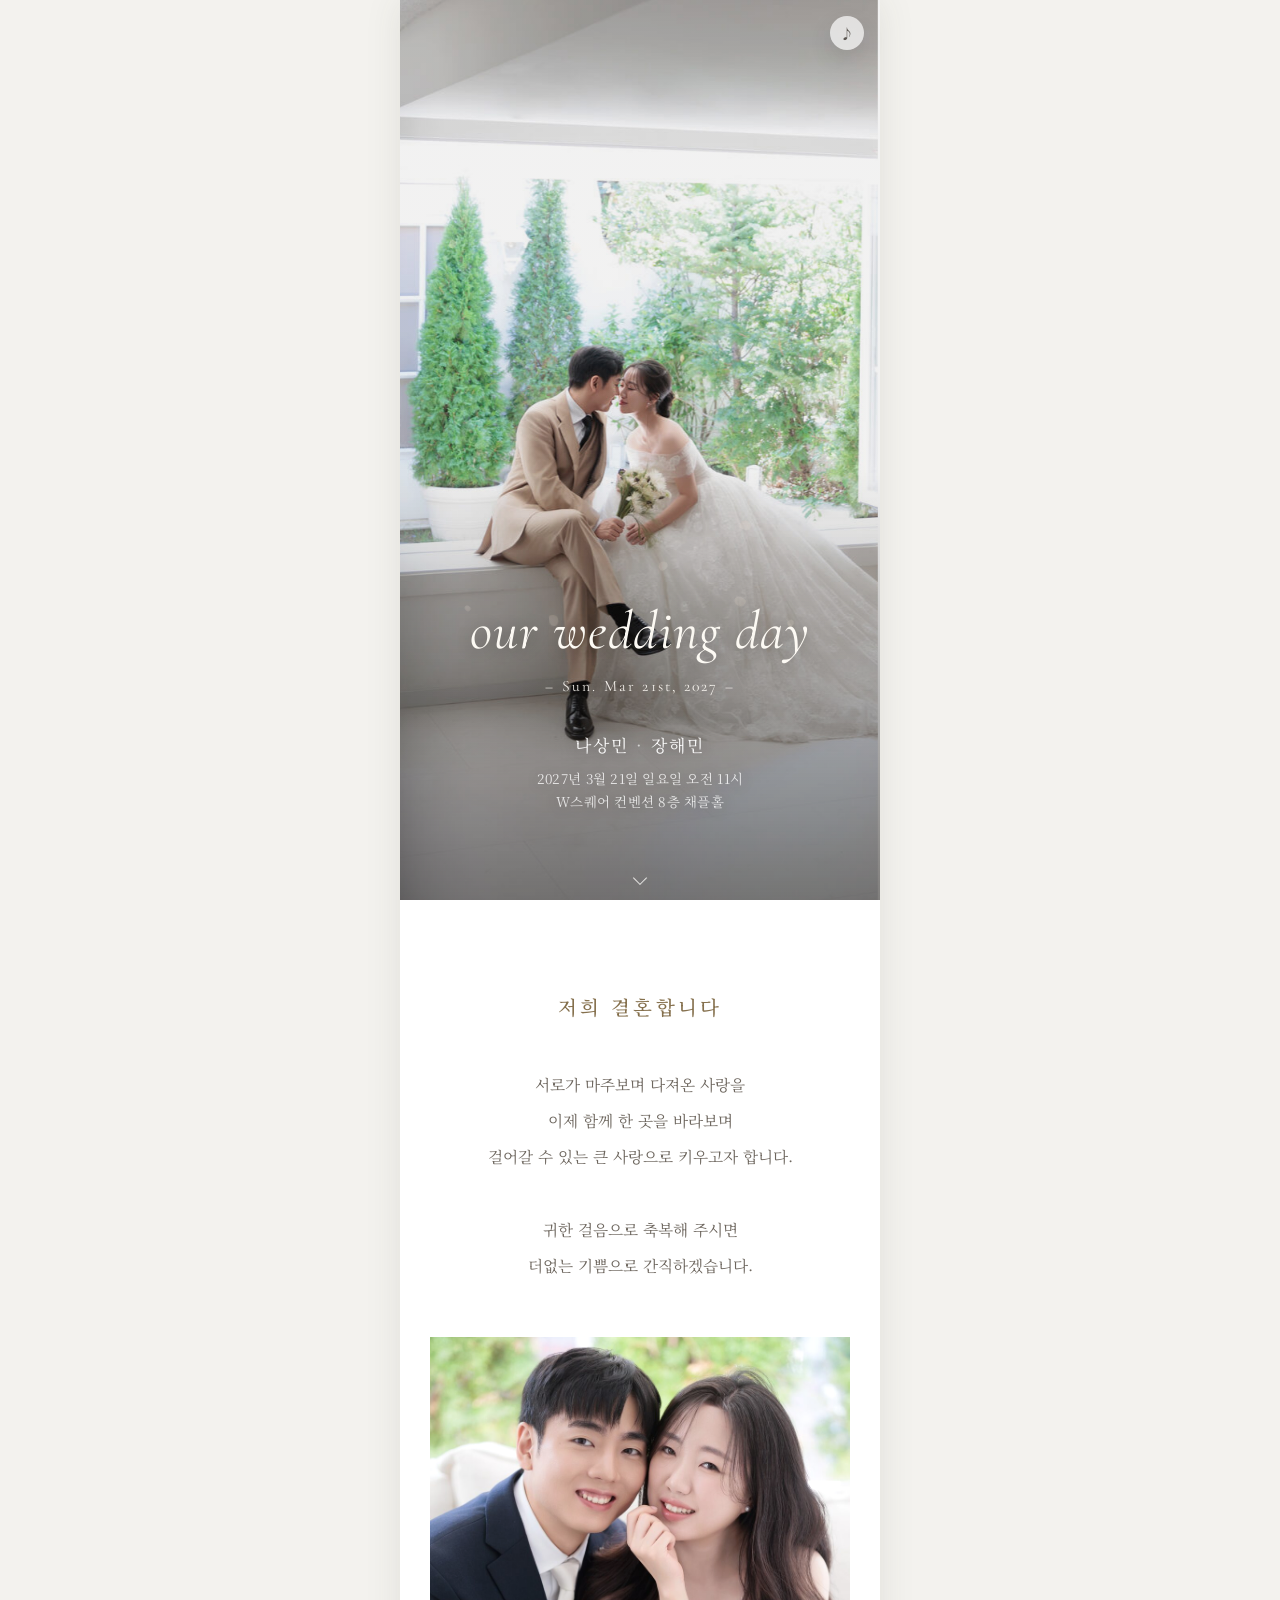
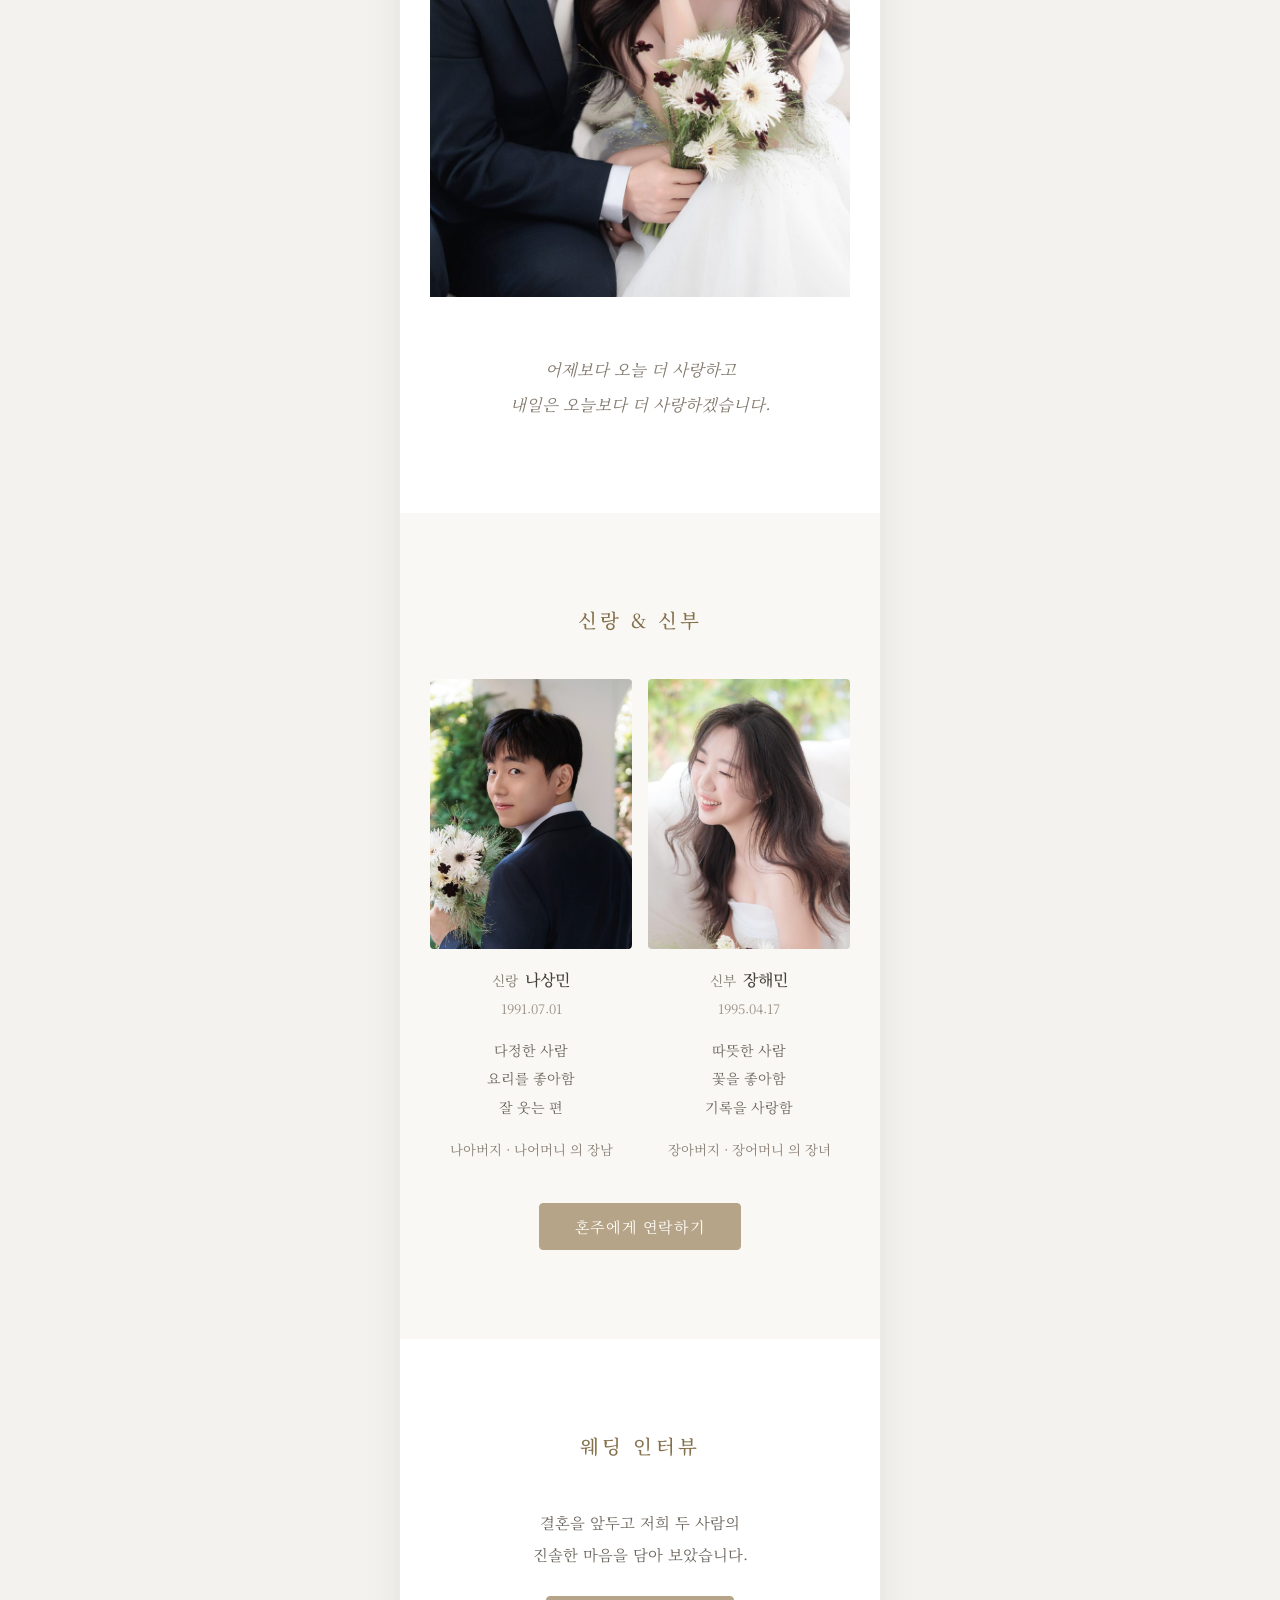
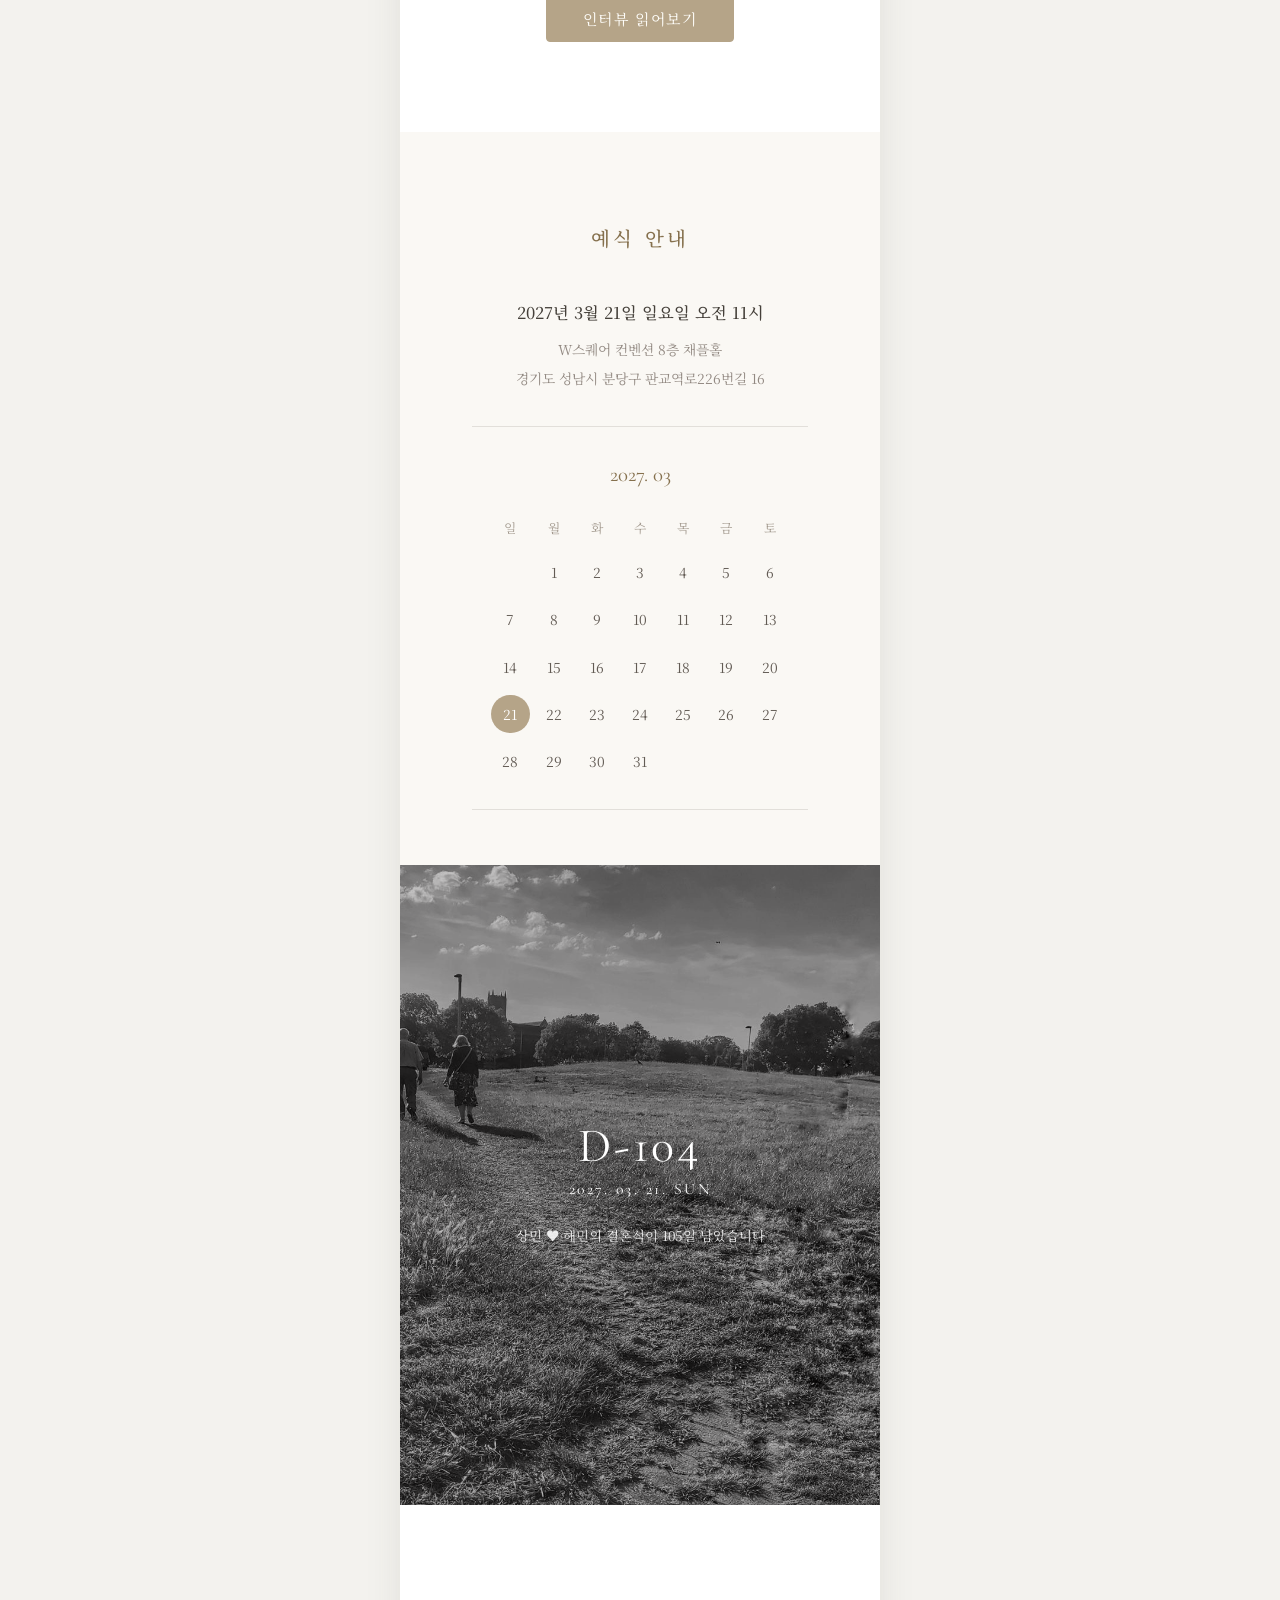
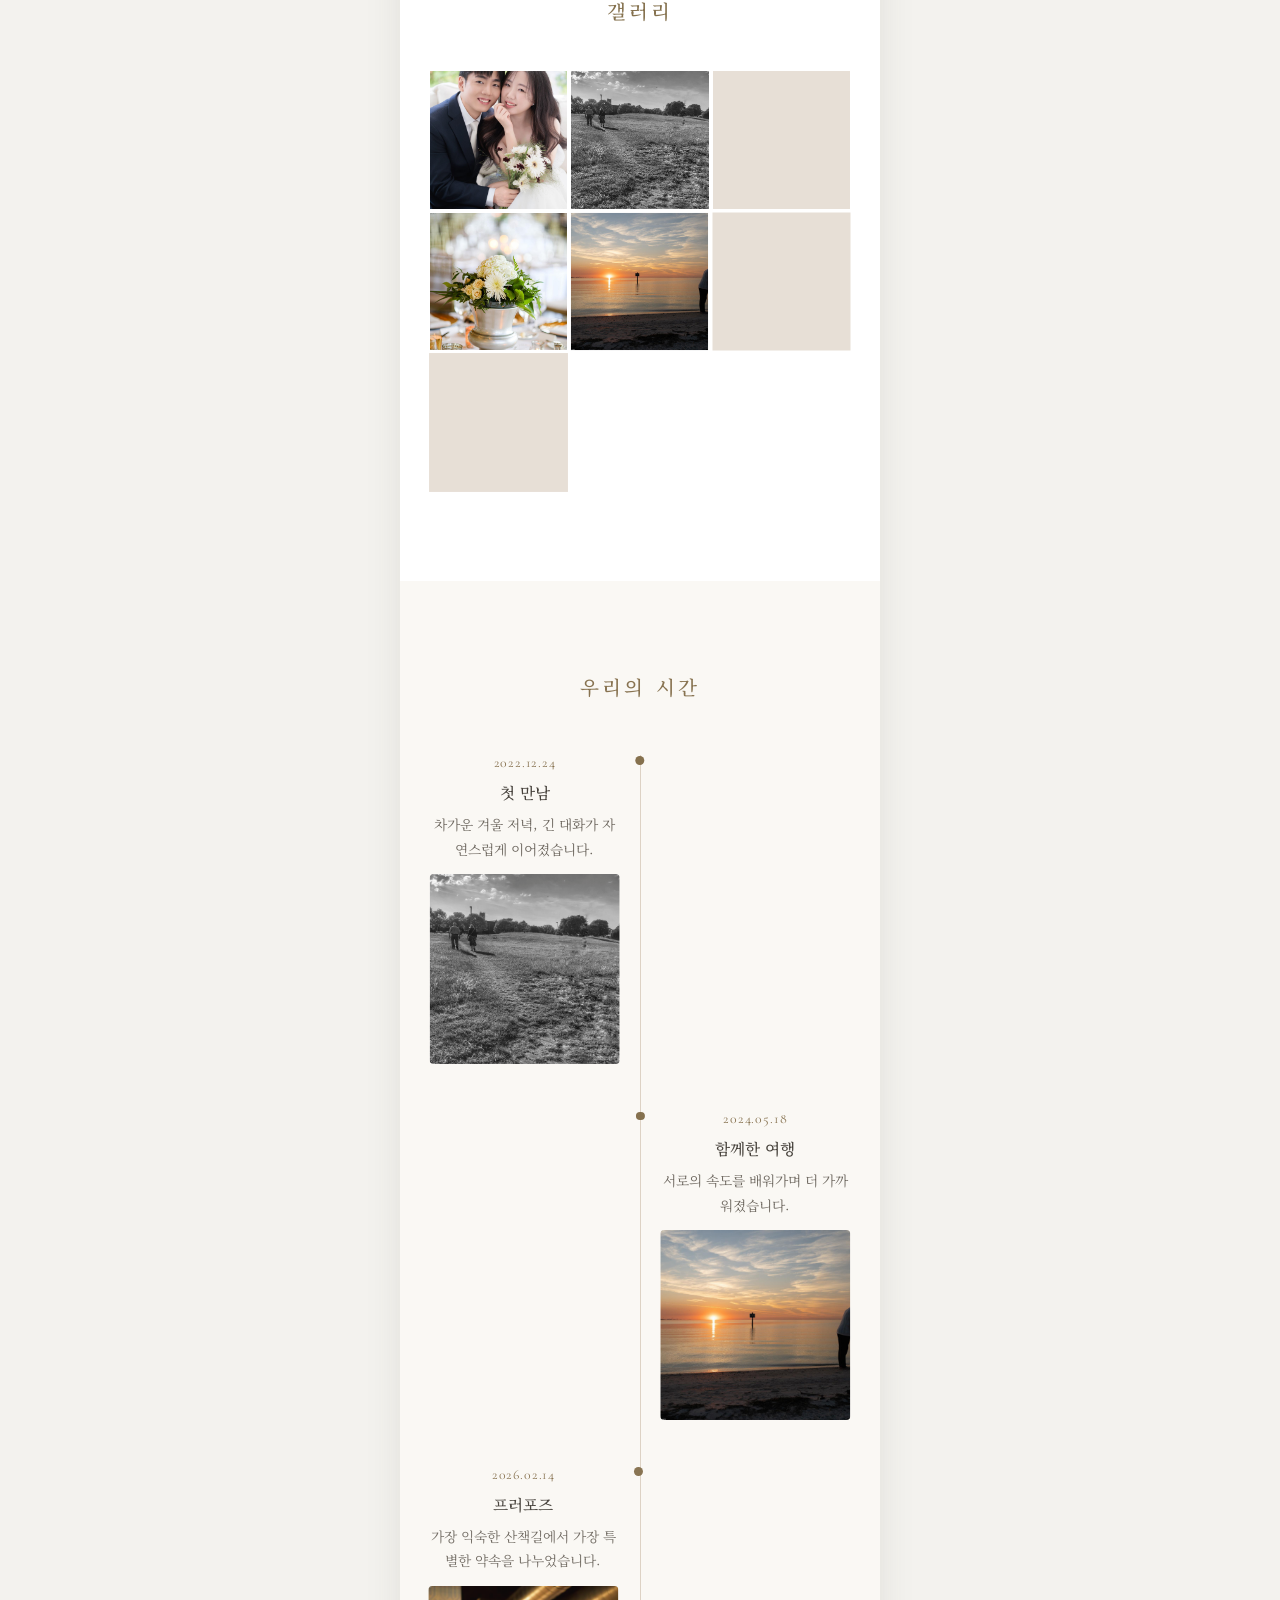
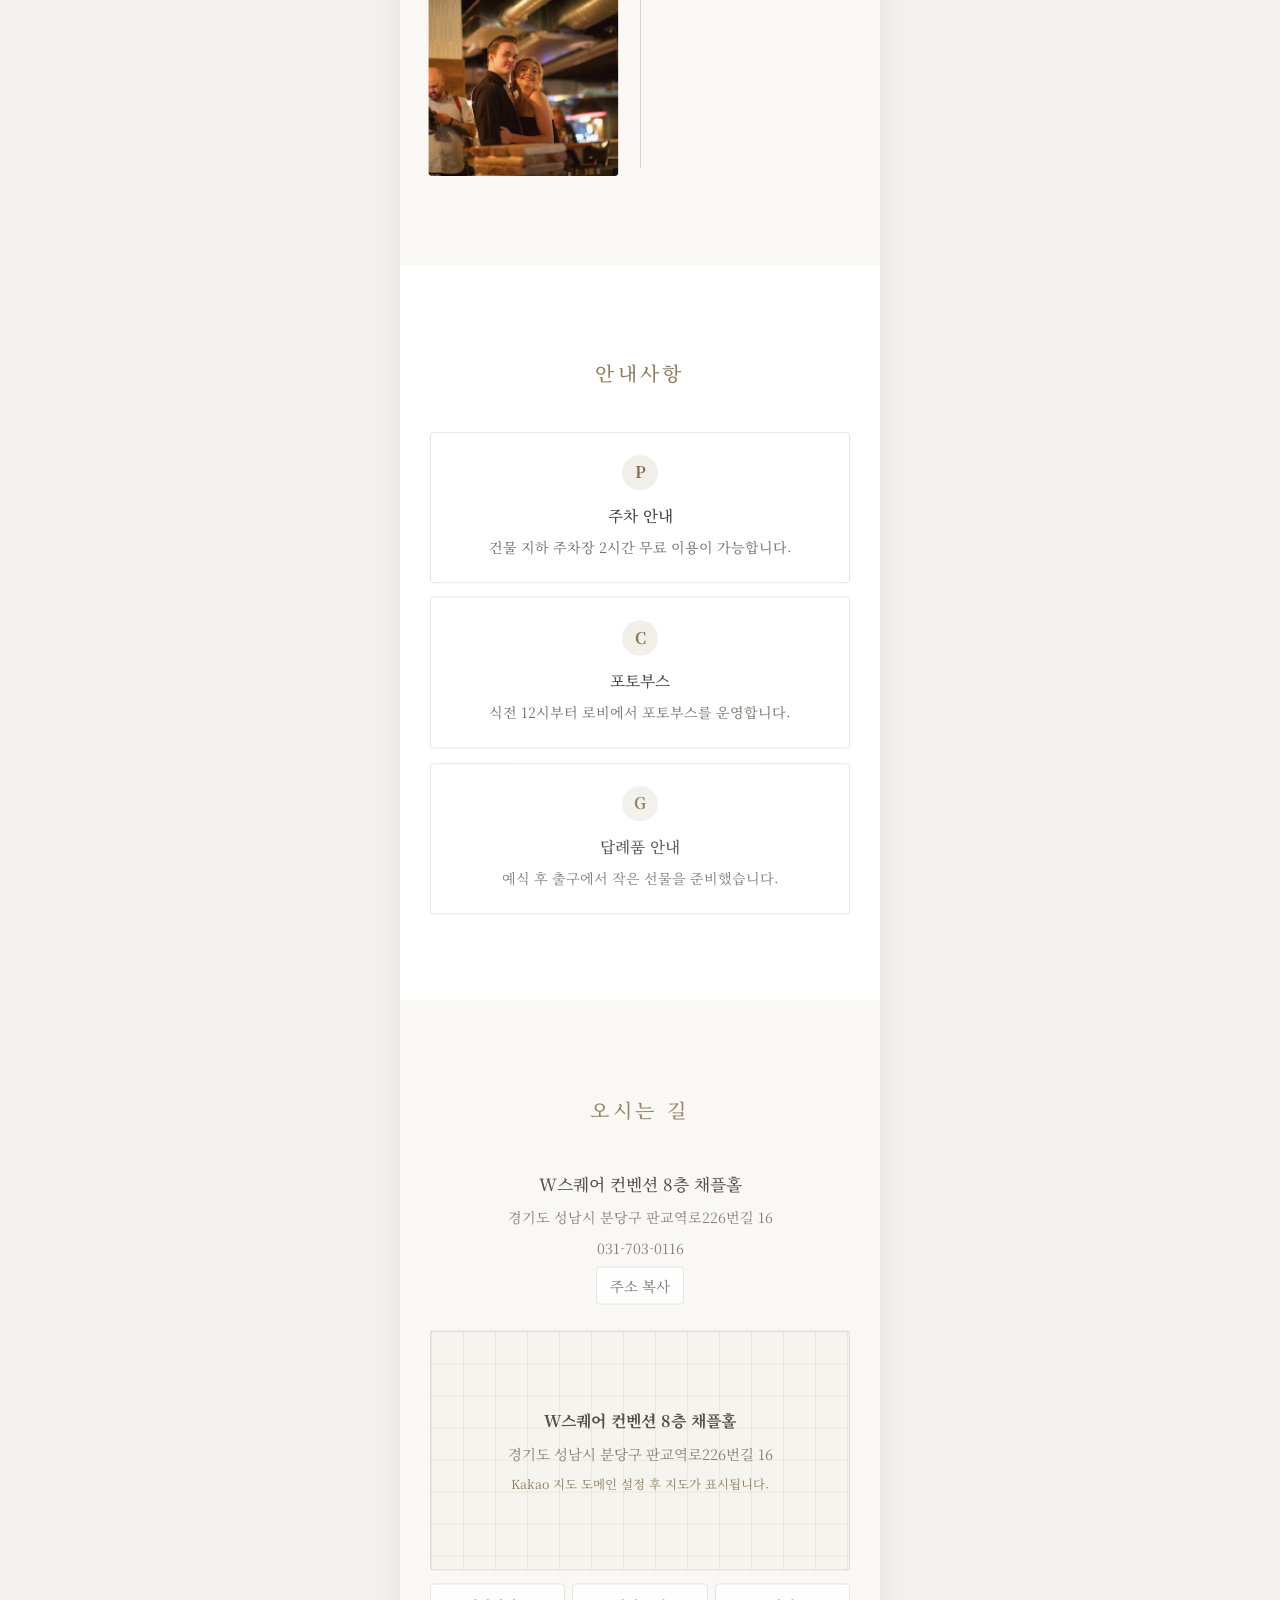
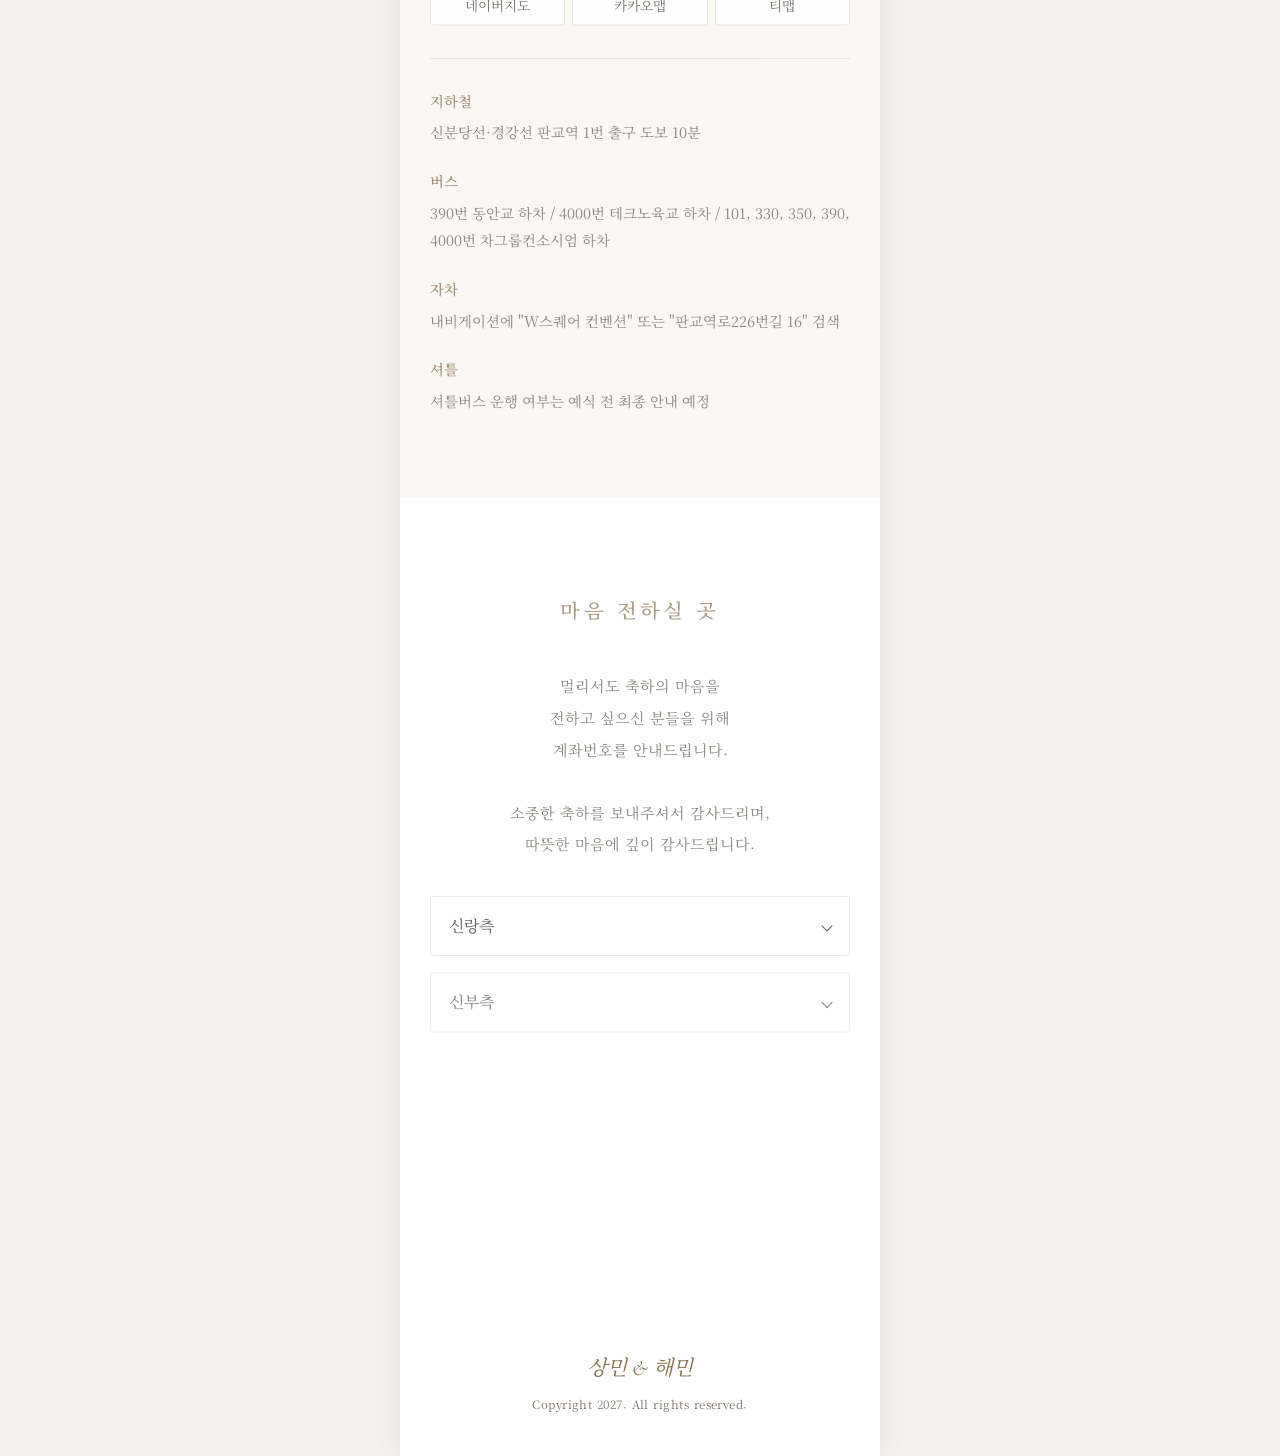
==== index.html @ 6c3a43a8 "Deploy square OG thumbnail and portrait Kakao share image" ====
<!doctype html>
<html lang="ko">
  <head>
    <meta charset="UTF-8" />
    <meta name="viewport" content="width=device-width, initial-scale=1.0, maximum-scale=1.0, user-scalable=no, viewport-fit=cover" />
    <title>상민 ♥ 해민 결혼합니다</title>
    <meta name="description" content="2027년 3월 21일 일요일 오전 11시, W스퀘어 컨벤션 8층 채플홀" />
    <meta property="og:type" content="website" />
    <meta property="og:title" content="상민 ♥ 해민 결혼합니다" />
    <meta property="og:description" content="2027년 3월 21일 일요일 오전 11시, W스퀘어 컨벤션 8층 채플홀" />
    <meta property="og:image" content="https://sm9171.github.io/images/og-thumbnail.jpg" />
    <meta name="theme-color" content="#fdfbf7" />
    <link rel="preconnect" href="https://fonts.googleapis.com" />
    <link rel="preconnect" href="https://fonts.gstatic.com" crossorigin />
    <link
      href="https://fonts.googleapis.com/css2?family=Cormorant+Garamond:ital,wght@0,400;0,500;1,400;1,500&family=Noto+Serif+KR:wght@400;500&display=swap"
      rel="stylesheet"
    />
    <script type="module" crossorigin src="/assets/main-CqijB-JA.js"></script>
    <link rel="modulepreload" crossorigin href="/assets/utils-CAEGFp6p.js">
    <link rel="stylesheet" crossorigin href="/assets/main-B9peZSMR.css">
  </head>
  <body>
    <div id="app"></div>
    <div id="modal-root"></div>
    <div id="toast-root" aria-live="polite" aria-atomic="true"></div>
  </body>
</html>
---- assets/main-B9peZSMR.css ----
:root{--color-bg: #ffffff;--color-bg-alt: #faf8f4;--color-panel: #ffffff;--color-text: #6d675f;--color-ink: #45403a;--color-text-light: #7d7468;--color-accent: #85704d;--color-accent-soft: #b5a488;--color-line: rgba(80, 70, 62, .14);--font-serif-en: "Cormorant Garamond", "Noto Serif KR", serif;--shadow-soft: 0 14px 34px rgba(72, 64, 56, .1);--max-width: 480px;color:var(--color-text);background:#f3f2ee;font-family:"Noto Serif KR",serif;font-size:16px;line-height:1.8}*{box-sizing:border-box}html{scroll-behavior:smooth;overscroll-behavior-y:none}body{min-width:320px;margin:0 auto;background:#f3f2ee}body.is-locked{position:fixed;right:0;left:0;width:100%;overflow:hidden}button,input,textarea{font:inherit}button{color:inherit}a{color:inherit;text-decoration:none}img{display:block;max-width:100%}#app{width:min(100%,var(--max-width));min-height:100dvh;margin:0 auto;overflow:hidden;background:var(--color-bg);box-shadow:0 0 34px #4840381a}.wedding-section{position:relative;padding:5.6rem 1.875rem;text-align:center}.wedding-section.alt{background:var(--color-bg-alt)}.section-heading{margin:0 auto 2.6rem}.section-heading h2{margin:0;color:var(--color-accent);font-size:1.22rem;font-weight:500;letter-spacing:.16em}.divider{width:4.5rem;height:1px;margin:1.4rem auto;background:linear-gradient(90deg,transparent,var(--color-accent),transparent)}.text-button,.icon-button,.pill-button,.solid-button{border:1px solid var(--color-line);background:#fff;cursor:pointer;transition:border-color .2s ease,background .2s ease,color .2s ease,transform .2s ease}.text-button:active,.icon-button:active,.pill-button:active,.solid-button:active{transform:translateY(1px)}.pill-button{display:inline-flex;min-height:2.8rem;align-items:center;justify-content:center;gap:.45rem;padding:0 1.25rem;border-radius:4px;color:var(--color-text);font-size:.92rem}.pill-button.primary{border-color:var(--color-accent-soft);background:var(--color-accent-soft);color:#fffefa}.solid-button{display:inline-flex;min-height:2.9rem;align-items:center;justify-content:center;padding:0 2.2rem;border-color:var(--color-accent-soft);border-radius:4px;background:var(--color-accent-soft);color:#fffefa;font-size:.94rem;letter-spacing:.04em}.solid-button.ghost{border-color:var(--color-line);background:#fff;color:var(--color-text)}.icon-button{display:inline-grid;width:2.75rem;height:2.75rem;place-items:center;border-radius:50%}.text-button{display:inline-flex;min-height:2.4rem;align-items:center;justify-content:center;padding:0 .8rem;border-radius:4px;font-size:.9rem}.text-button:hover,.icon-button:hover,.pill-button:hover{border-color:#a58e6cbf;background:#fffefa}.solid-button:hover{background:var(--color-accent);border-color:var(--color-accent)}.solid-button.ghost:hover{background:#fffefa;color:var(--color-ink)}.sr-only{position:absolute;width:1px;height:1px;padding:0;margin:-1px;overflow:hidden;clip:rect(0,0,0,0);white-space:nowrap;border:0}#toast-root{position:fixed;z-index:90;right:max(1rem,calc((100vw - var(--max-width)) / 2 + 1rem));bottom:1.25rem;left:max(1rem,calc((100vw - var(--max-width)) / 2 + 1rem));pointer-events:none}.toast{width:fit-content;max-width:100%;margin:0 auto;padding:.75rem 1rem;border:1px solid rgba(47,52,48,.08);border-radius:8px;background:#2f3430eb;color:#fff;font-size:.92rem;box-shadow:var(--shadow-soft);animation:toast-in .22s ease}@keyframes toast-in{0%{opacity:0;transform:translateY(12px)}to{opacity:1;transform:translateY(0)}}.modal-layer{position:fixed;z-index:80;inset:0;display:grid;align-items:end;justify-items:center;padding:1rem max(1rem,calc((100vw - var(--max-width)) / 2 + 1rem));background:#2f34306b;opacity:0;pointer-events:none;transition:opacity .22s ease}.modal-layer.is-open{opacity:1;pointer-events:auto}.bottom-sheet{width:min(100%,var(--max-width));max-height:min(84dvh,720px);overflow:hidden;border-radius:18px 18px 0 0;background:var(--color-panel);box-shadow:var(--shadow-soft);transform:translateY(100%);transition:transform .28s ease}.modal-layer.is-open .bottom-sheet{transform:translateY(0)}.sheet-header{display:flex;align-items:center;justify-content:space-between;gap:1rem;padding:1.1rem 1.2rem .8rem;border-bottom:1px solid var(--color-line)}.sheet-header h3{margin:0;color:var(--color-ink);font-size:1.08rem}.sheet-body{max-height:calc(min(84dvh,720px) - 4rem);overflow:auto;padding:1.2rem}.form-grid{display:grid;gap:.9rem;text-align:left}.form-field{display:grid;gap:.35rem;color:var(--color-ink);font-size:.94rem}.form-field input,.form-field textarea{width:100%;min-height:2.75rem;padding:.7rem .8rem;border:1px solid var(--color-line);border-radius:6px;background:#fff;color:var(--color-ink)}.form-field textarea{min-height:7rem;resize:vertical}.radio-group,.checkbox-row{display:flex;flex-wrap:wrap;gap:.6rem}.radio-group label,.checkbox-row{align-items:center}.radio-group label{display:inline-flex;min-height:2.5rem;padding:0 .75rem;border:1px solid var(--color-line);border-radius:6px;background:#fff;gap:.35rem}.checkbox-row{display:flex;color:var(--color-text);font-size:.9rem}.submit-row{display:flex;justify-content:flex-end;margin-top:.4rem}@media(prefers-reduced-motion:reduce){html{scroll-behavior:auto}*,*:before,*:after{animation-duration:.01ms!important;animation-iteration-count:1!important;scroll-behavior:auto!important;transition-duration:.01ms!important}.reveal{opacity:1!important;transform:none}.cover-image,.cover-overlay,.cover-script,.cover-content h1,.cover-date,.cover-place{opacity:1;transform:none}}.cover-section{position:relative;display:grid;min-height:100vh;min-height:100svh;overflow:hidden;text-align:center;color:#fff}.cover-image,.cover-overlay{position:absolute;inset:0}.cover-image{width:100%;height:100%;object-fit:cover;transform-origin:50% 44%;will-change:transform;animation:cover-image-drift 12s ease-out both}.cover-overlay{background:linear-gradient(180deg,#1e1b180f 0% 52%,#1e1b188f);opacity:0;animation:cover-overlay-in 1.8s ease .15s forwards}.cover-content{position:relative;z-index:1;display:grid;width:100%;min-height:100vh;min-height:100svh;align-content:end;gap:.3rem;padding:4rem 2rem calc(5.4rem + env(safe-area-inset-bottom));text-shadow:0 1px 16px rgba(0,0,0,.32)}.cover-script{margin:0 0 .4rem;color:#fdfaf4;font-family:var(--font-serif-en);font-size:clamp(2.6rem,12vw,3.4rem);font-style:italic;font-weight:400;line-height:1.1;letter-spacing:.02em}.cover-script .letter{display:inline-block;white-space:pre;will-change:transform,opacity}.cover-date{margin:0;color:#fdfaf4eb;font-family:var(--font-serif-en);font-size:.98rem;letter-spacing:.14em}.cover-title{margin:1.5rem 0 0;color:#fffffff0;font-size:1.06rem;font-weight:400;letter-spacing:.12em}.cover-title span{color:#ffffff9e}.cover-place{margin:.15rem 0 0;color:#fffc;font-size:.84rem;line-height:1.7;letter-spacing:.02em}.petal{position:absolute;z-index:1;top:0;display:block;border-radius:100% 4px 100% 100%;background:linear-gradient(135deg,#fff8eee6,#e9d4babf);opacity:0;pointer-events:none;will-change:transform,opacity}.bgm-toggle{position:fixed;z-index:50;top:max(1rem,env(safe-area-inset-top));right:max(1rem,calc((100vw - var(--max-width)) / 2 + 1rem));width:2.15rem;height:2.15rem;border-color:transparent;background:#ffffffad;color:#5c5752;font-size:.86rem;box-shadow:0 10px 22px #2f343024}.scroll-hint{position:absolute;z-index:1;bottom:max(1.1rem,env(safe-area-inset-bottom));left:50%;display:grid;justify-items:center;color:#fffefad9;opacity:0;transform:translate(-50%);animation:hint-in .8s ease 2.6s forwards}.scroll-hint i{width:.62rem;height:.62rem;border-right:1px solid currentColor;border-bottom:1px solid currentColor;transform:rotate(45deg);animation:hint-arrow 1.4s ease-in-out infinite}@keyframes hint-in{to{opacity:1}}@keyframes hint-arrow{50%{transform:translateY(6px) rotate(45deg)}}@keyframes cover-image-drift{0%{transform:scale(1.07) translate3d(0,1rem,0)}to{transform:scale(1.01) translate3d(-.3rem,-.25rem,0)}}@keyframes cover-overlay-in{to{opacity:1}}.greeting-body{max-width:34rem;margin:0 auto}.greeting-message{margin:0;color:#6e675f;font-size:.98rem;line-height:2.3}.greeting-photo{width:100%;margin:3.4rem auto 0;overflow:hidden}.greeting-photo img{width:100%;aspect-ratio:3 / 4;object-fit:cover;filter:saturate(.92) brightness(1.03)}.quote-block{margin-top:3.4rem}.quote-block blockquote{margin:0;color:#837a6e;font-size:1.02rem;font-style:italic;line-height:2.2}.quote-block cite{display:block;margin-top:.9rem;color:var(--color-text-light);font-size:.84rem;font-style:normal}.contact-list{display:grid;gap:.7rem}.contact-card{display:grid;grid-template-columns:1fr auto;align-items:center;gap:.75rem;padding:.85rem;border:1px solid var(--color-line);border-radius:4px;background:#fff}.contact-card div,.contact-card nav{display:flex;align-items:center;gap:.5rem}.contact-card div{min-width:0;text-align:left}.contact-card span{color:var(--color-text-light);font-size:.78rem;white-space:nowrap}.contact-card strong{color:var(--color-ink);font-size:.98rem}.couple-section{background:var(--color-bg-alt)}.couple-grid{display:grid;grid-template-columns:repeat(2,minmax(0,1fr));gap:1rem;margin-bottom:2.6rem}.couple-card{min-width:0}.couple-photo-wrap{width:100%;aspect-ratio:3 / 4;margin:0 auto 1.1rem;overflow:hidden;border-radius:4px;background:#ece5dd}.couple-photo-wrap img{width:100%;height:100%;object-fit:cover}.couple-label,.couple-birth,.couple-family{margin:0}.couple-label{color:#857c70;font-size:.86rem}.couple-label strong{margin-left:.2rem;color:var(--color-ink);font-size:1rem;font-weight:500}.couple-birth{margin-top:.15rem;color:#9b9186;font-size:.82rem}.couple-card ul{display:grid;gap:.3rem;padding:0;margin:1.1rem 0 0;list-style:none;color:#6d675f;font-size:.88rem;line-height:1.7}.couple-family{margin-top:1.1rem;color:#8b8177;font-size:.84rem}.interview-body{display:grid;gap:1.6rem;justify-items:center}.interview-body p{margin:0;color:#6e675f;font-size:.96rem;line-height:2.1}.interview-list{display:grid;gap:1.4rem;text-align:left}.interview-item{display:grid;gap:.5rem}.interview-q{margin:0;color:var(--color-ink);font-size:.96rem;font-weight:500}.interview-q span{margin-right:.25rem;color:var(--color-accent)}.interview-a{margin:0;color:var(--color-text);font-size:.92rem;line-height:1.9}.wedding-info{display:grid;gap:.3rem;margin:0 0 2.2rem}.wedding-info strong{margin-bottom:.3rem;color:var(--color-ink);font-size:1.02rem;font-weight:500}.wedding-info span{color:#928982;font-size:.86rem}.calendar-section{background:var(--color-bg-alt)}.calendar-card{max-width:21rem;margin:0 auto;padding:1.8rem 1.2rem;border-top:1px solid var(--color-line);border-bottom:1px solid var(--color-line)}.calendar-month{margin-bottom:1.4rem;color:var(--color-accent);font-family:var(--font-serif-en);font-size:1.3rem}.calendar-weekdays,.calendar-days{display:grid;grid-template-columns:repeat(7,minmax(0,1fr));gap:.55rem .3rem}.calendar-weekdays{margin-bottom:.9rem;color:#a39a8f;font-size:.8rem}.calendar-days span{display:grid;aspect-ratio:1;place-items:center;border-radius:50%;color:#625b54;font-size:.86rem}.calendar-days .wedding-day{background:var(--color-accent-soft);color:#fff}.dday-photo{position:relative;width:calc(100% + 3.75rem);margin:3.4rem -1.875rem -5.6rem;overflow:hidden}.dday-photo img{width:100%;aspect-ratio:3 / 4;object-fit:cover;filter:saturate(.92) brightness(.9)}.dday-overlay{position:absolute;inset:0;display:grid;align-content:center;gap:.4rem;background:#1e1b182e;color:#fff;text-shadow:0 1px 14px rgba(0,0,0,.35)}.dday-overlay strong{font-family:var(--font-serif-en);font-size:3rem;font-weight:400;letter-spacing:.06em;line-height:1}.dday-overlay p{margin:0}.dday-date{font-family:var(--font-serif-en);font-size:.98rem;letter-spacing:.16em}#dday-message{margin-top:.8rem;color:#ffffffe0;font-size:.84rem}.gallery-grid{display:grid;grid-template-columns:repeat(3,minmax(0,1fr));gap:.25rem}.gallery-thumb{position:relative;aspect-ratio:1;overflow:hidden;padding:0;border:0;border-radius:0;background:#e7dfd6;cursor:pointer}.gallery-thumb img{width:100%;height:100%;object-fit:cover;transition:transform .25s ease}.gallery-thumb:active img,.gallery-thumb:hover img{transform:scale(1.04)}.lightbox{position:fixed;z-index:85;inset:0;display:grid;grid-template-columns:3.1rem 1fr 3.1rem;align-items:center;justify-items:center;padding:4.6rem max(.9rem,calc((100vw - var(--max-width)) / 2 + .9rem)) 3rem;background:#161817f0;visibility:hidden;opacity:0;pointer-events:none;touch-action:none;transition:opacity .2s ease,visibility 0s linear .2s}.lightbox.is-open{visibility:visible;opacity:1;pointer-events:auto;transition:opacity .2s ease,visibility 0s}.lightbox-image{max-height:calc(100dvh - 8rem);border-radius:4px;object-fit:contain;box-shadow:0 16px 48px #00000059}.lightbox .icon-button{border-color:#fff3;background:#ffffff1f;color:#fff}.lightbox-close{position:absolute;top:max(1rem,env(safe-area-inset-top));right:max(1rem,calc((100vw - var(--max-width)) / 2 + 1rem))}.lightbox-count{position:absolute;bottom:max(1rem,env(safe-area-inset-bottom));left:0;right:0;margin:0;color:#ffffffd1;text-align:center}.timeline-section{background:var(--color-bg-alt)}.timeline-list{position:relative;display:grid;gap:2.4rem;text-align:left}.timeline-list:before{position:absolute;top:.5rem;bottom:.5rem;left:50%;width:1px;background:#a58e6c59;content:""}.timeline-item{position:relative;display:grid;grid-template-columns:1fr;gap:.8rem}.timeline-dot{position:absolute;left:50%;width:.55rem;height:.55rem;margin-top:.55rem;border-radius:50%;background:var(--color-accent);transform:translate(-50%)}.timeline-content{width:calc(50% - 1.25rem);text-align:center}.timeline-item:nth-child(2n) .timeline-content{margin-left:calc(50% + 1.25rem)}.timeline-content time{color:var(--color-accent);font-family:var(--font-serif-en);font-size:.86rem;letter-spacing:.06em}.timeline-content h3{margin:.15rem 0 .35rem;color:var(--color-ink);font-size:.98rem;font-weight:500}.timeline-content p{margin:0;font-size:.86rem;line-height:1.8}.timeline-content img{width:100%;margin-top:.8rem;border-radius:4px}.notice-grid{display:grid;gap:.75rem}.notice-card{padding:1.4rem 1rem;border:1px solid var(--color-line);border-radius:4px;background:var(--color-panel)}.notice-card span{display:grid;width:2.2rem;height:2.2rem;place-items:center;margin:0 auto .65rem;border-radius:50%;background:#a58e6c24;color:var(--color-accent);font-weight:700}.notice-card h3{margin:0 0 .35rem;color:var(--color-ink);font-size:.98rem;font-weight:500}.notice-card p{margin:0;font-size:.88rem}.location-section{background:var(--color-bg-alt)}.location-card{display:grid;gap:.35rem;justify-items:center;margin-bottom:1.6rem}.location-card h3,.location-card p{margin:0}.location-card h3{color:var(--color-ink);font-size:1.05rem;font-weight:500}.location-card p,.venue-tel{color:var(--color-text-light);font-size:.88rem}.map-box,.map-fallback{height:15rem;overflow:hidden;border:1px solid var(--color-line);border-radius:4px;background:var(--color-panel)}.map-fallback{display:grid;align-content:center;gap:.35rem;padding:1rem;background:linear-gradient(90deg,rgba(84,79,74,.08) 1px,transparent 1px),linear-gradient(rgba(84,79,74,.08) 1px,transparent 1px),#f5f4ee;background-size:2rem 2rem}.map-fallback strong{color:var(--color-ink)}.map-fallback span{color:var(--color-text-light);font-size:.9rem}.map-fallback small{color:var(--color-accent);font-size:.78rem}.nav-buttons{display:grid;grid-template-columns:repeat(3,minmax(0,1fr));gap:.45rem;margin-top:.8rem}.nav-buttons .pill-button{min-height:2.65rem;padding:0 .45rem;font-size:.85rem}.transport-list{display:grid;gap:1.4rem;padding:1.8rem 0 0;margin:1.8rem 0 0;border-top:1px solid var(--color-line);list-style:none;text-align:left}.transport-list li{display:grid;gap:.3rem}.transport-list strong{color:var(--color-accent);font-size:.9rem;font-weight:500}.transport-list span{font-size:.9rem;line-height:1.9}.account-intro{margin:0 0 2.4rem;color:#6e675f;font-size:.94rem;line-height:2.1}.account-list{display:grid;gap:.75rem}.account-group{overflow:hidden;border:1px solid var(--color-line);border-radius:4px;background:#fff;text-align:left}.account-trigger{display:grid;width:100%;min-height:3.4rem;grid-template-columns:1fr auto;align-items:center;gap:.75rem;padding:.9rem 1.1rem;border:0;background:transparent;color:var(--color-ink);text-align:left;cursor:pointer}.account-trigger i{width:.5rem;height:.5rem;border-right:1px solid currentColor;border-bottom:1px solid currentColor;transform:rotate(45deg);transition:transform .2s ease}.account-trigger[aria-expanded=true] i{transform:rotate(225deg)}.account-panel{padding:0 1.1rem .9rem}.account-row{display:grid;grid-template-columns:1fr auto auto;align-items:center;gap:.55rem;padding:.8rem 0;border-top:1px solid var(--color-line)}.account-row div{min-width:0}.account-row strong,.account-row span{display:block;overflow-wrap:anywhere}.account-row strong{color:var(--color-ink);font-size:.9rem;font-weight:500}.account-row span{color:var(--color-text-light);font-size:.8rem}.pay-button{border-color:#f0cf4d;background:#ffe15b;color:#381f00}.rsvp-section{background:var(--color-bg-alt)}.rsvp-box{display:grid;gap:1.8rem;justify-items:center}.rsvp-box p{margin:0;color:#6e675f;font-size:.94rem;line-height:2.1}fieldset{padding:0;margin:0;border:0}legend{margin-bottom:.35rem;color:var(--color-ink)}.guestbook-list{display:grid;gap:.75rem;margin-bottom:1rem;text-align:left}.guestbook-card{display:grid;gap:.55rem;padding:1rem;border:1px solid var(--color-line);border-radius:4px;background:var(--color-panel)}.guestbook-card div{display:flex;align-items:center;justify-content:space-between;gap:.75rem}.guestbook-card strong{color:var(--color-ink)}.guestbook-card time{flex:0 0 auto;color:var(--color-text-light);font-size:.78rem}.guestbook-card p,.guestbook-empty{margin:0;overflow-wrap:anywhere;white-space:pre-wrap}.guestbook-card .text-button{justify-self:end}.guestbook-more{margin-right:.4rem;margin-bottom:1rem}.footer-section{padding:5.6rem 0 0;background:var(--color-bg);text-align:center}.footer-bottom{padding:.4rem 1.875rem max(2.6rem,env(safe-area-inset-bottom))}.footer-actions{display:grid;gap:.6rem;max-width:18rem;margin:0 auto 2.4rem}.footer-section .kakao-share{border-color:#f3d54e;background:#fee500;color:#2f2400}.footer-section .kakao-share:hover{background:#f7dc0a;border-color:#eecf10}.footer-logo{margin:0 0 .4rem;color:var(--color-accent);font-family:var(--font-serif-en);font-size:1.3rem;font-style:italic}.footer-copy{margin:0;color:var(--color-text-light);font-size:.72rem;letter-spacing:.04em}@media(max-width:374px){.wedding-section{padding-right:1.1rem;padding-left:1.1rem}.cover-script{font-size:2.2rem}.contact-card,.account-row{grid-template-columns:1fr}.contact-card nav{width:100%}.contact-card nav .text-button,.account-row .text-button{flex:1;width:100%}.nav-buttons{grid-template-columns:1fr}.dday-photo{width:calc(100% + 2.2rem);margin-right:-1.1rem;margin-left:-1.1rem}}
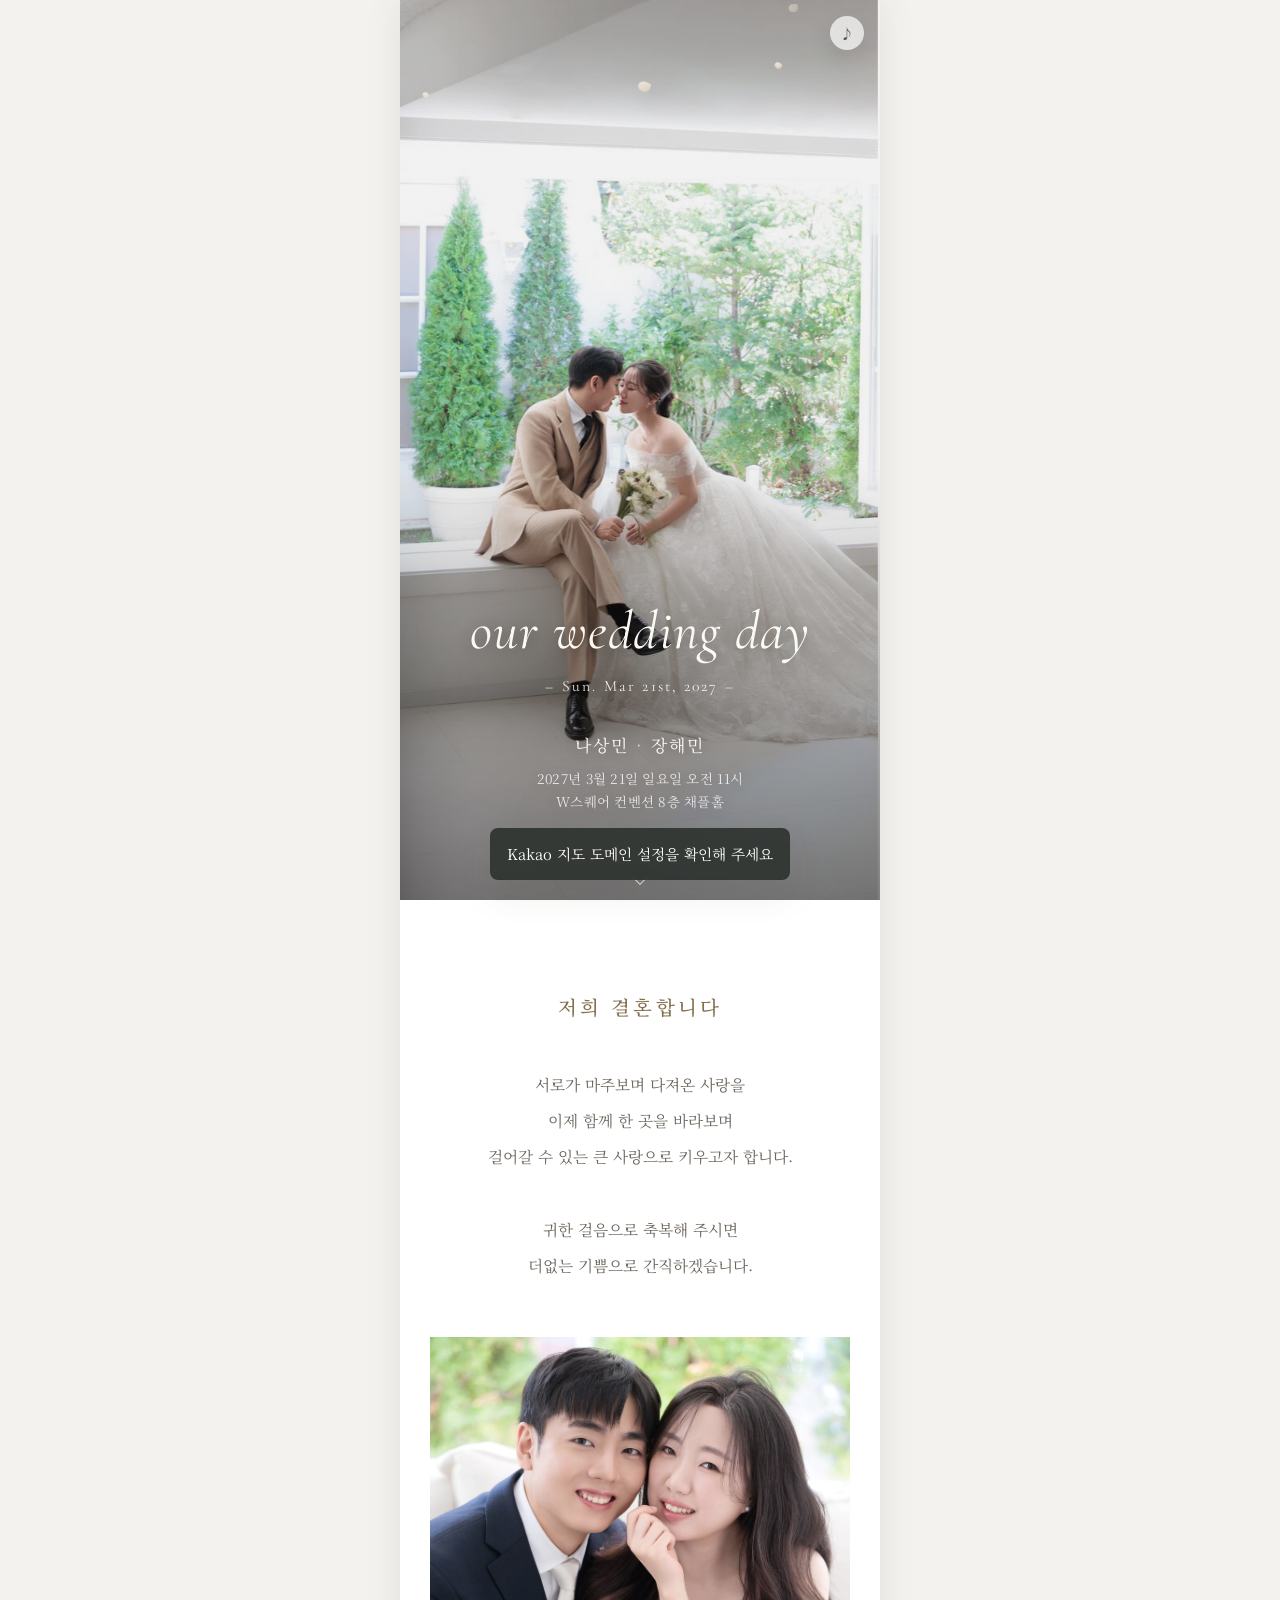
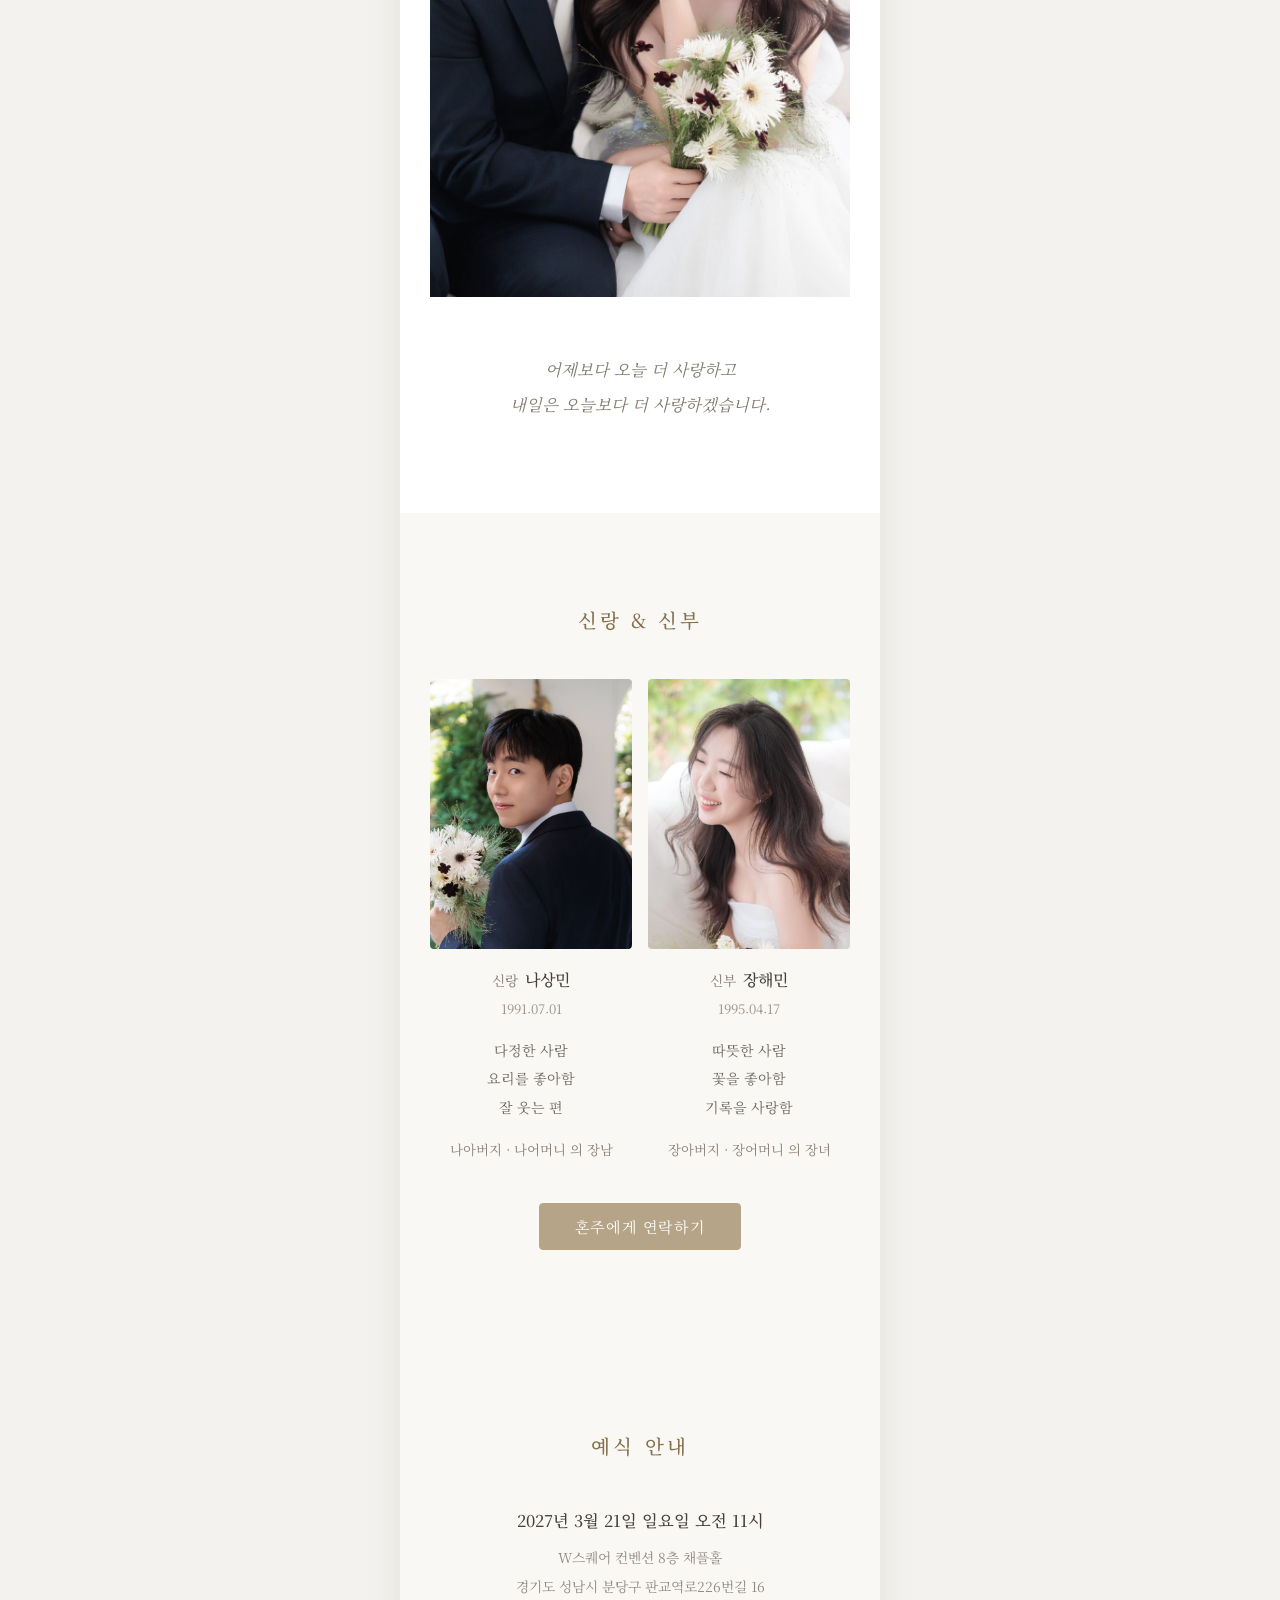
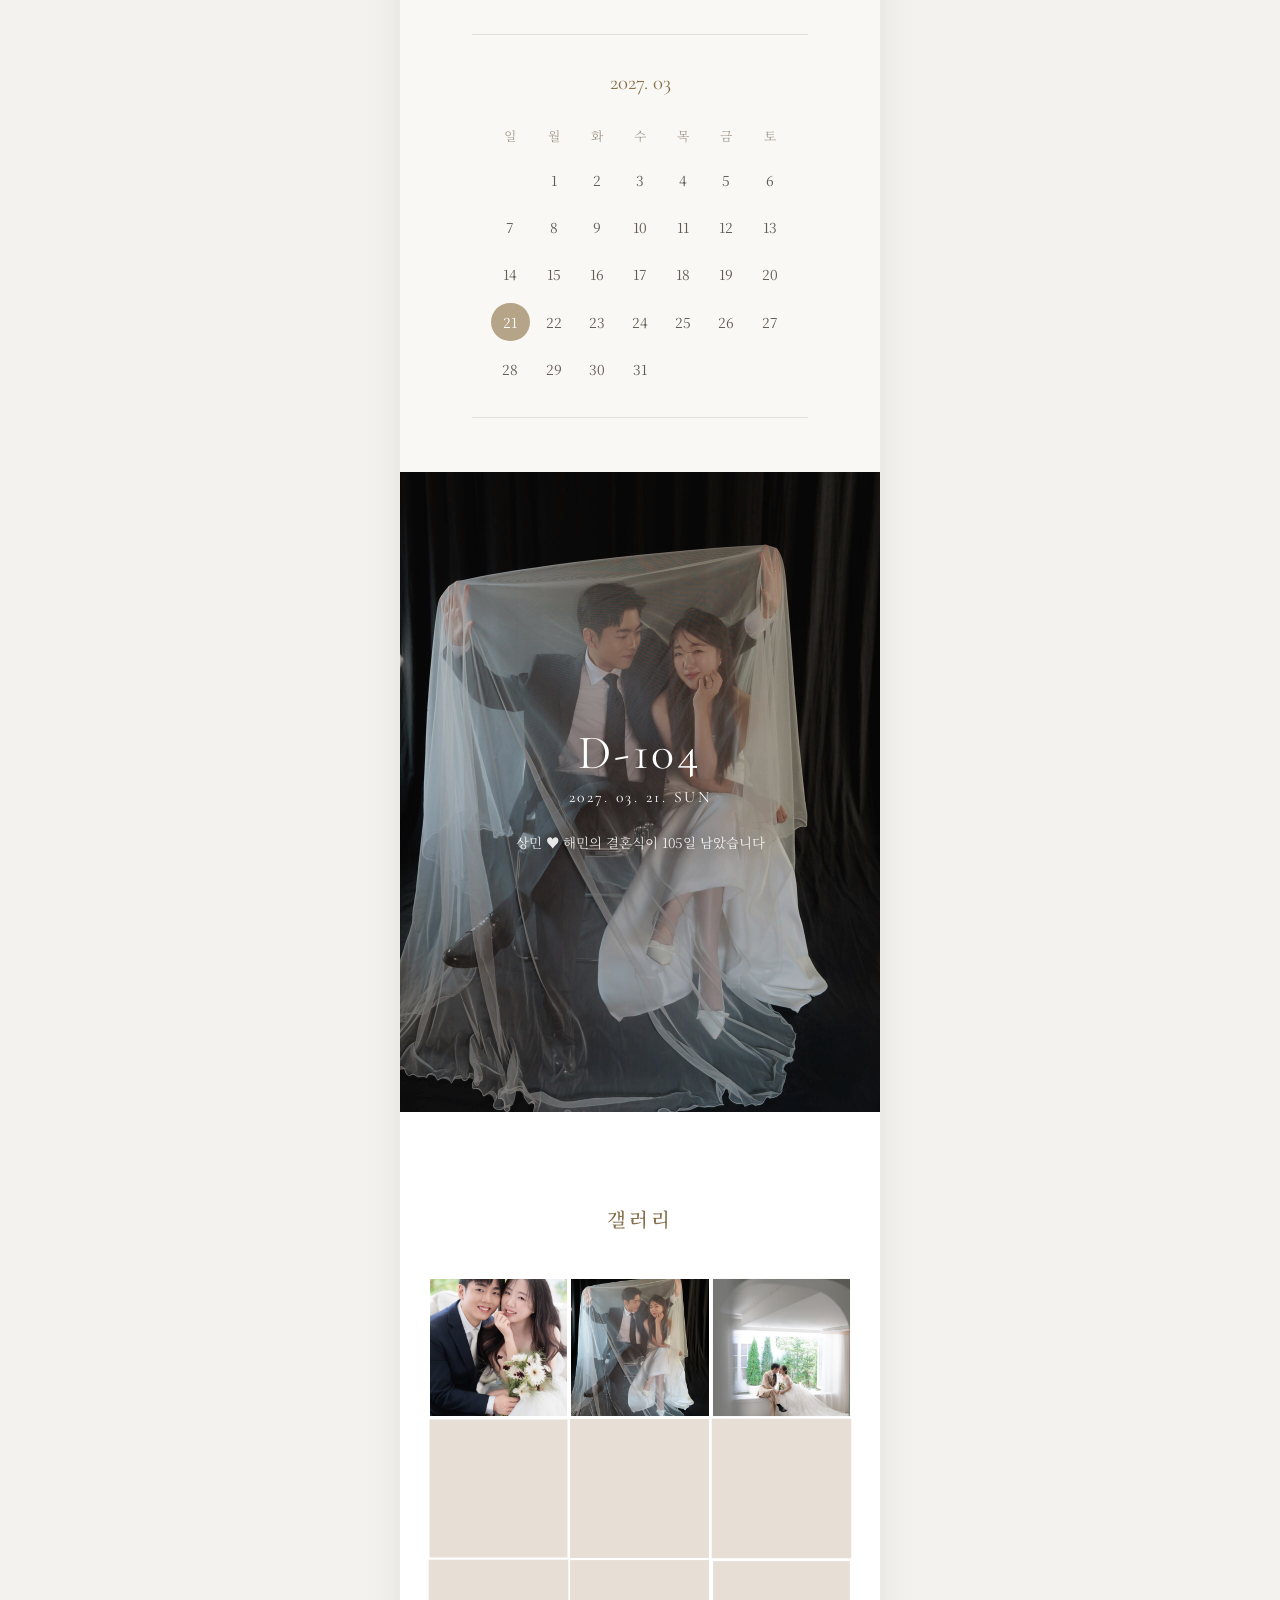
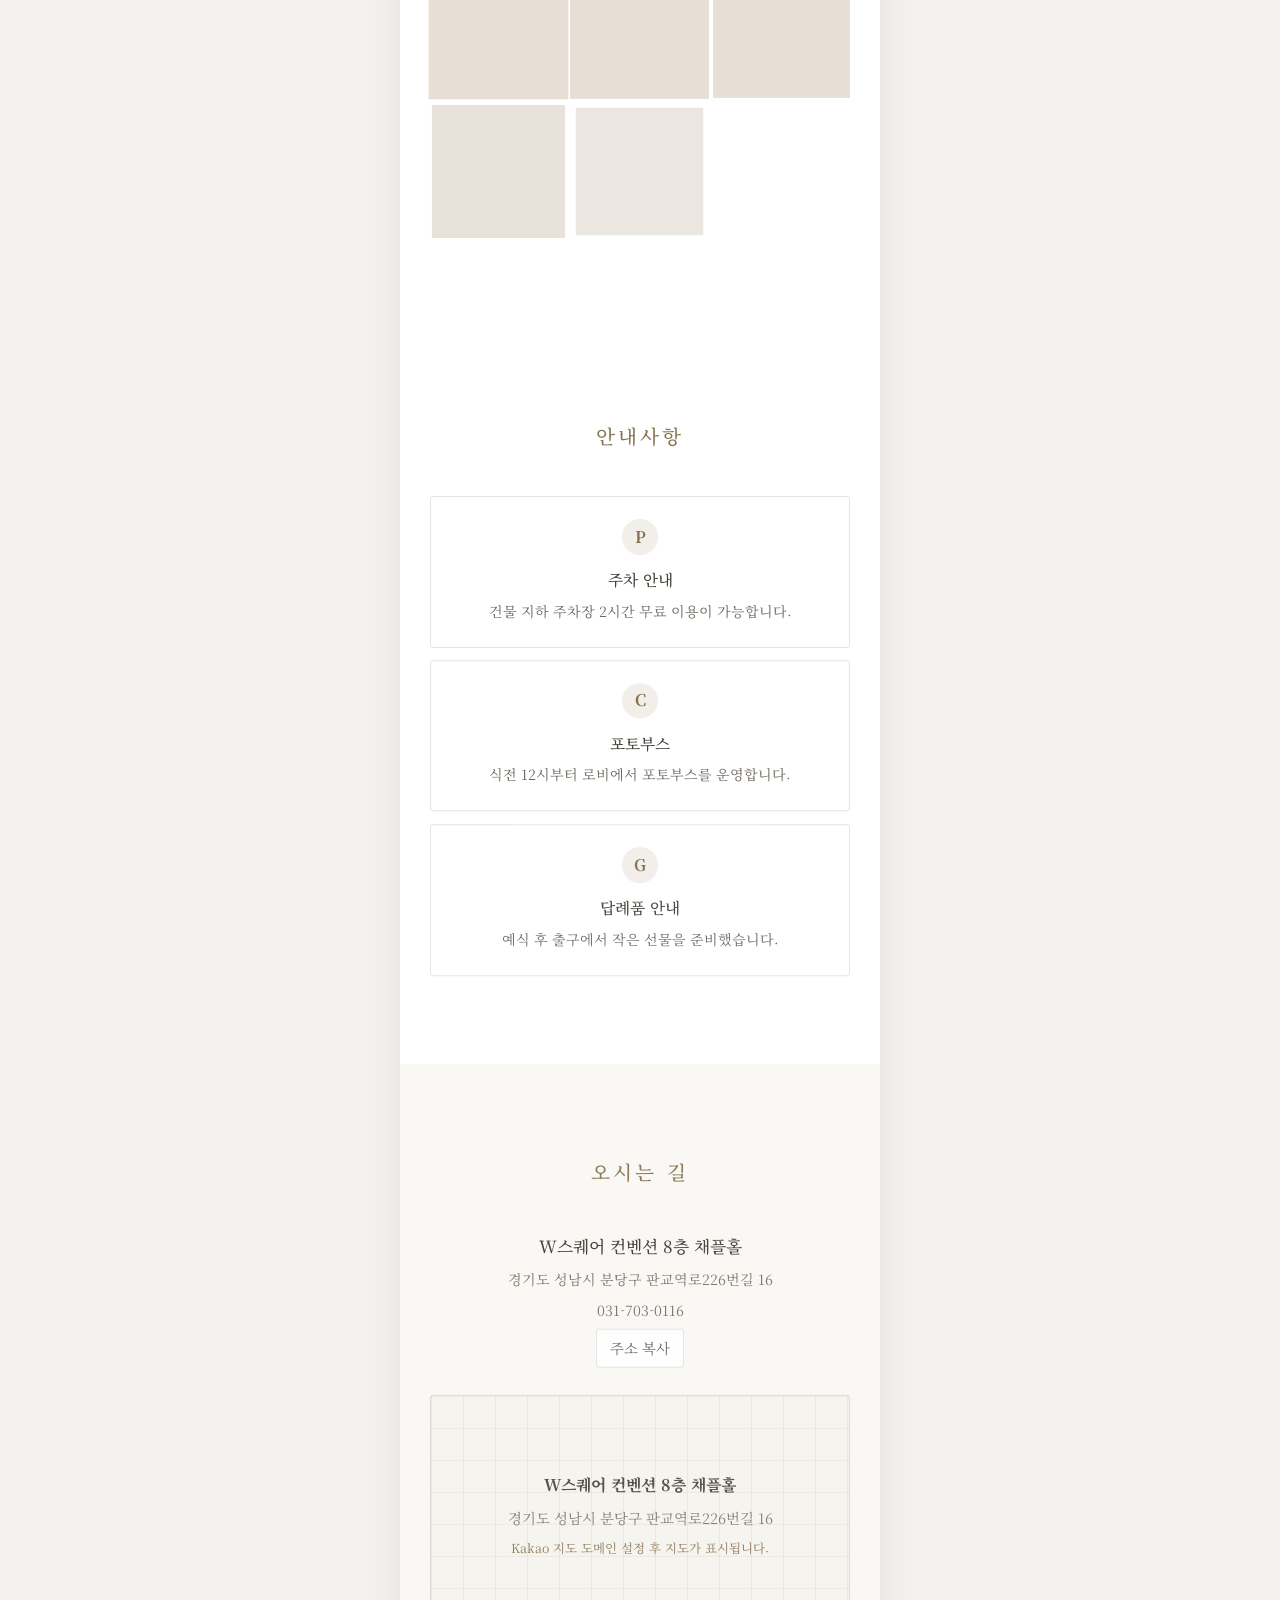
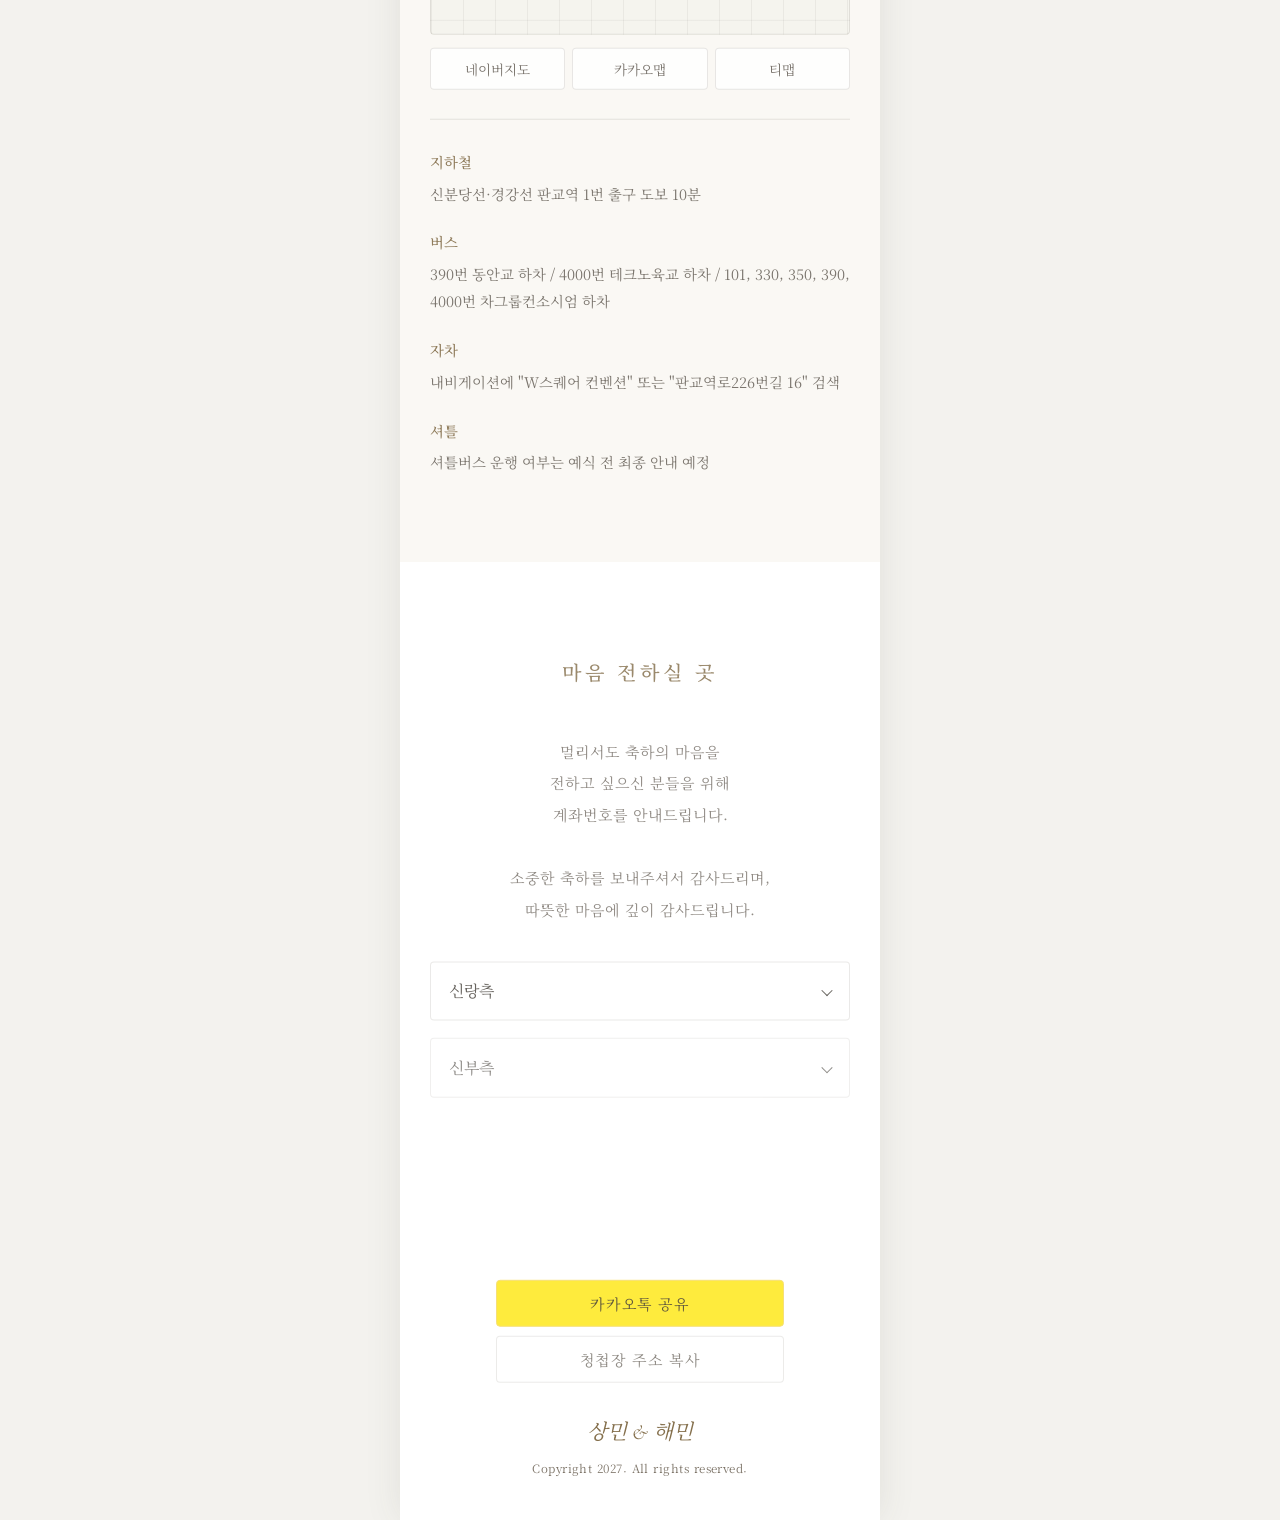
==== commit 1df343fc: "Deploy real gallery photos and remove timeline/interview" ====
--- a/index.html
+++ b/index.html
@@ -16,8 +16,8 @@
       href="https://fonts.googleapis.com/css2?family=Cormorant+Garamond:ital,wght@0,400;0,500;1,400;1,500&family=Noto+Serif+KR:wght@400;500&display=swap"
       rel="stylesheet"
     />
-    <script type="module" crossorigin src="/assets/main-CqijB-JA.js"></script>
-    <link rel="modulepreload" crossorigin href="/assets/utils-CAEGFp6p.js">
+    <script type="module" crossorigin src="/assets/main-CR3Dy8kH.js"></script>
+    <link rel="modulepreload" crossorigin href="/assets/utils-DjiAZ9pC.js">
     <link rel="stylesheet" crossorigin href="/assets/main-B9peZSMR.css">
   </head>
   <body>
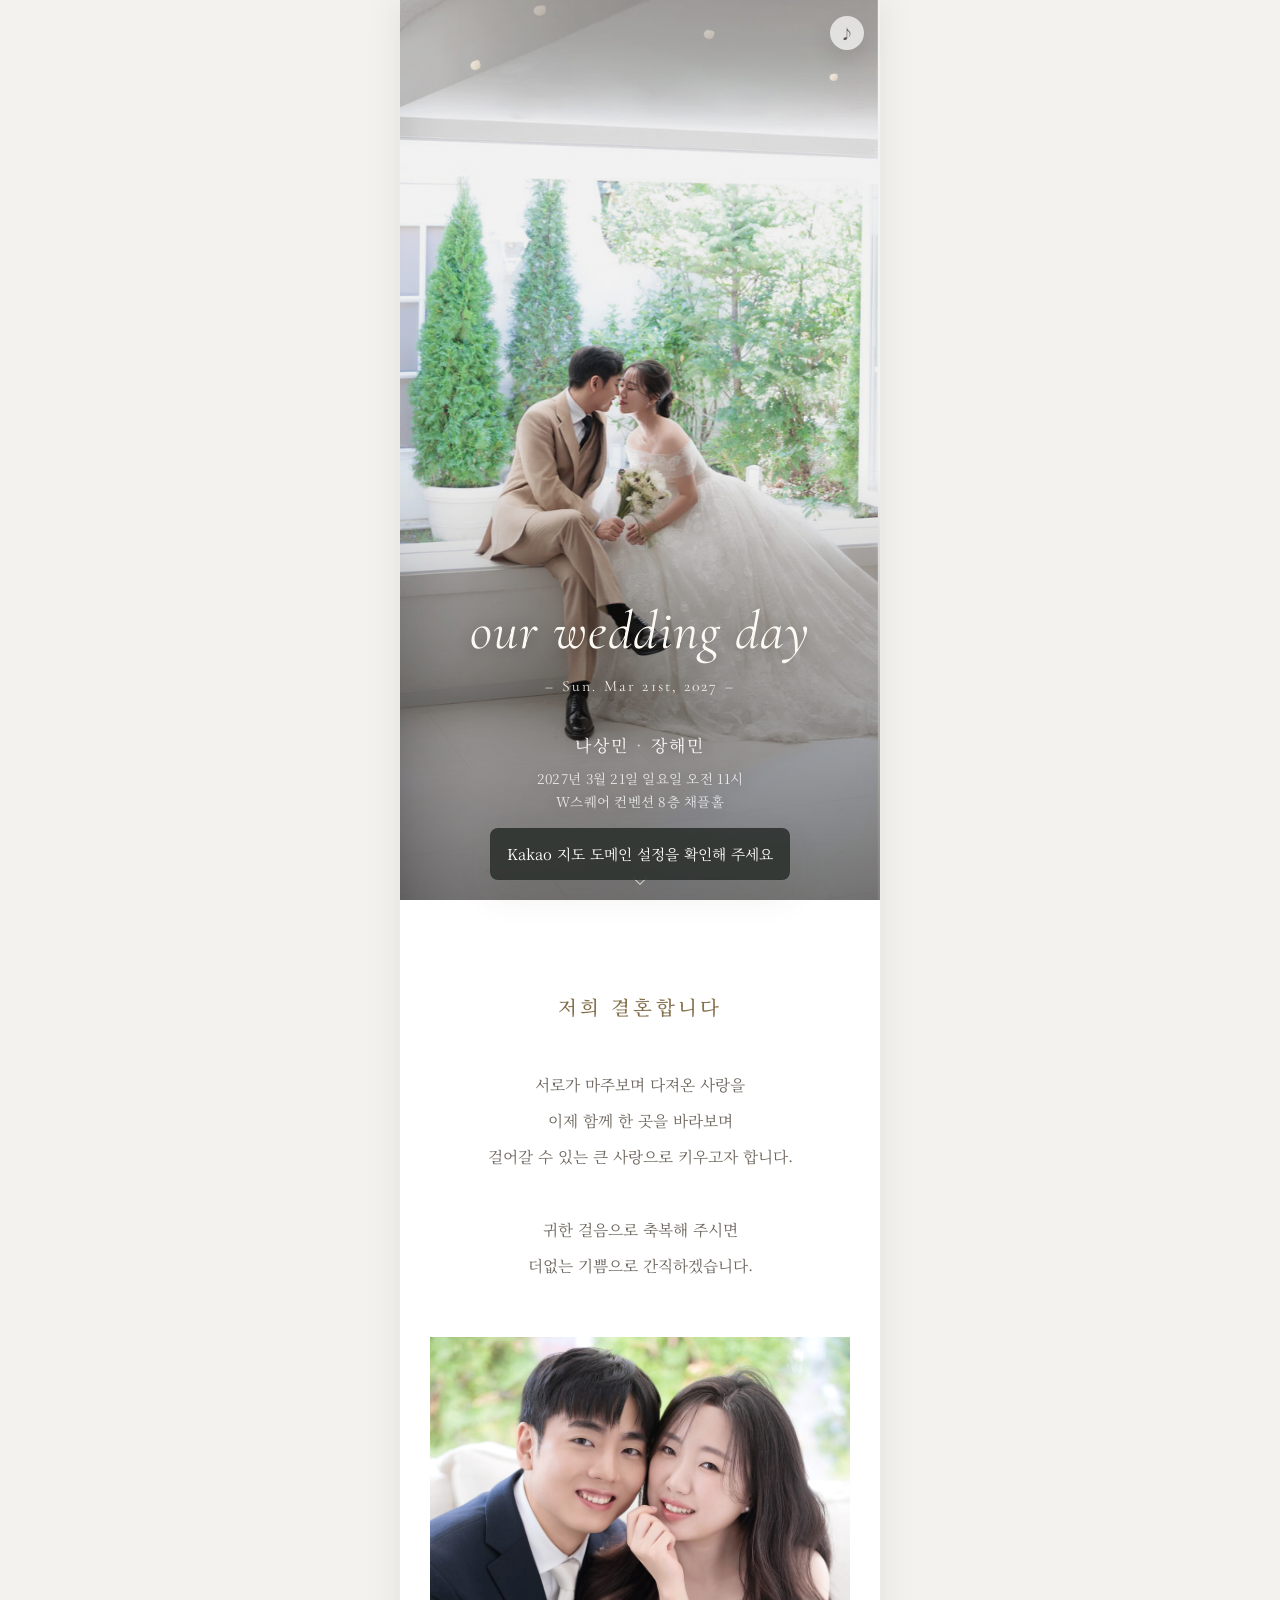
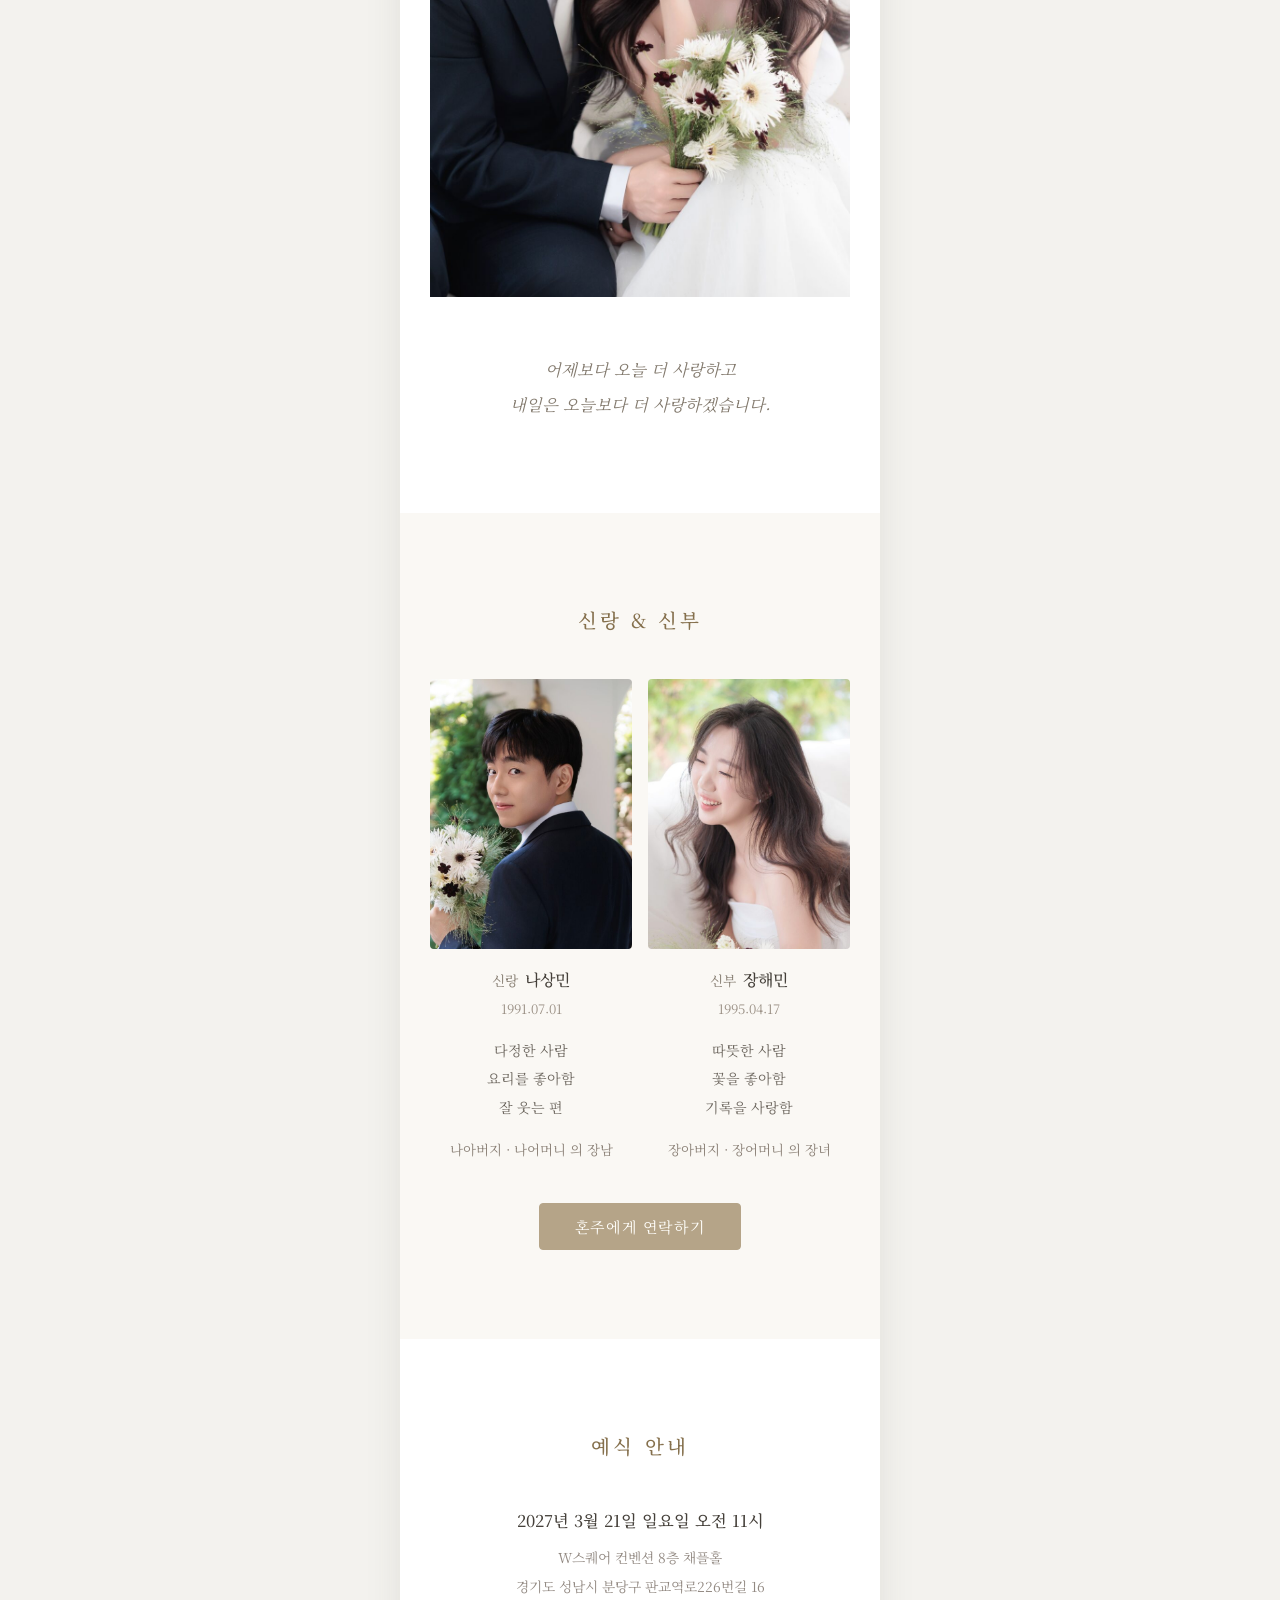
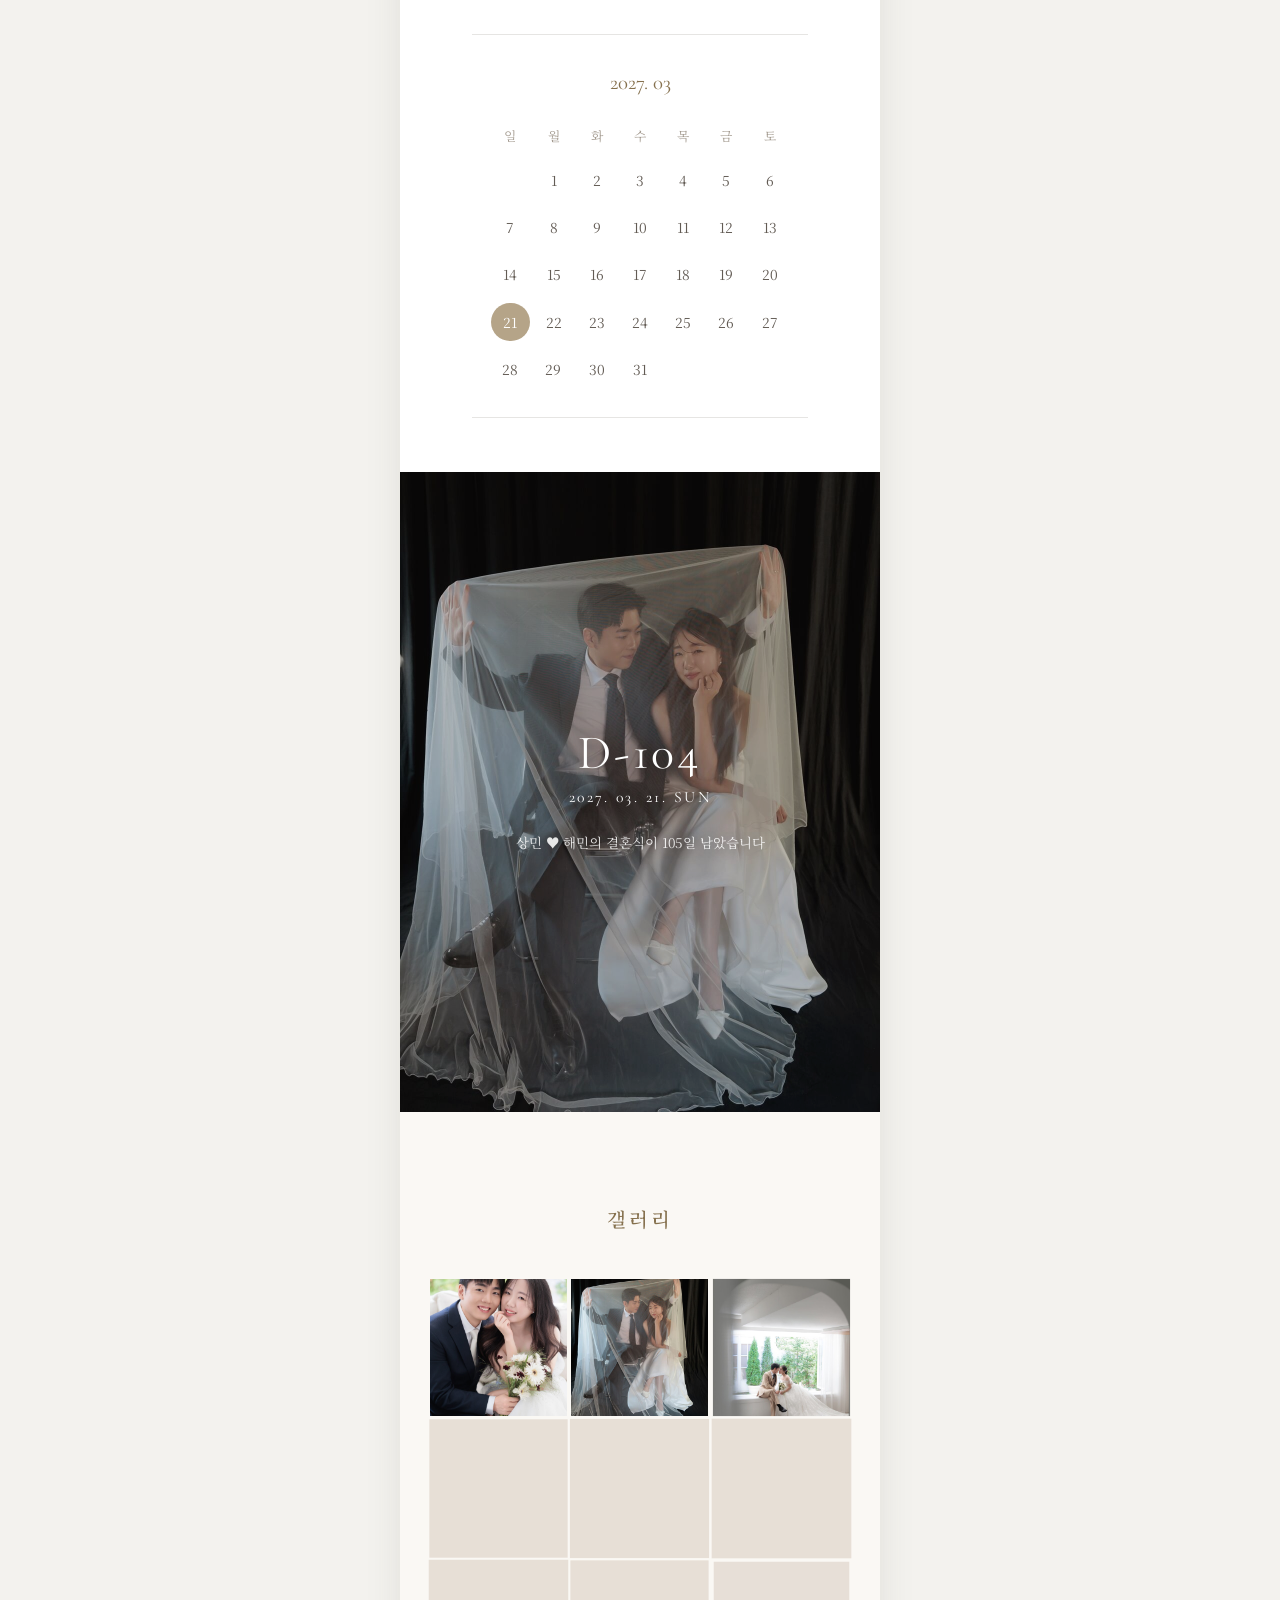
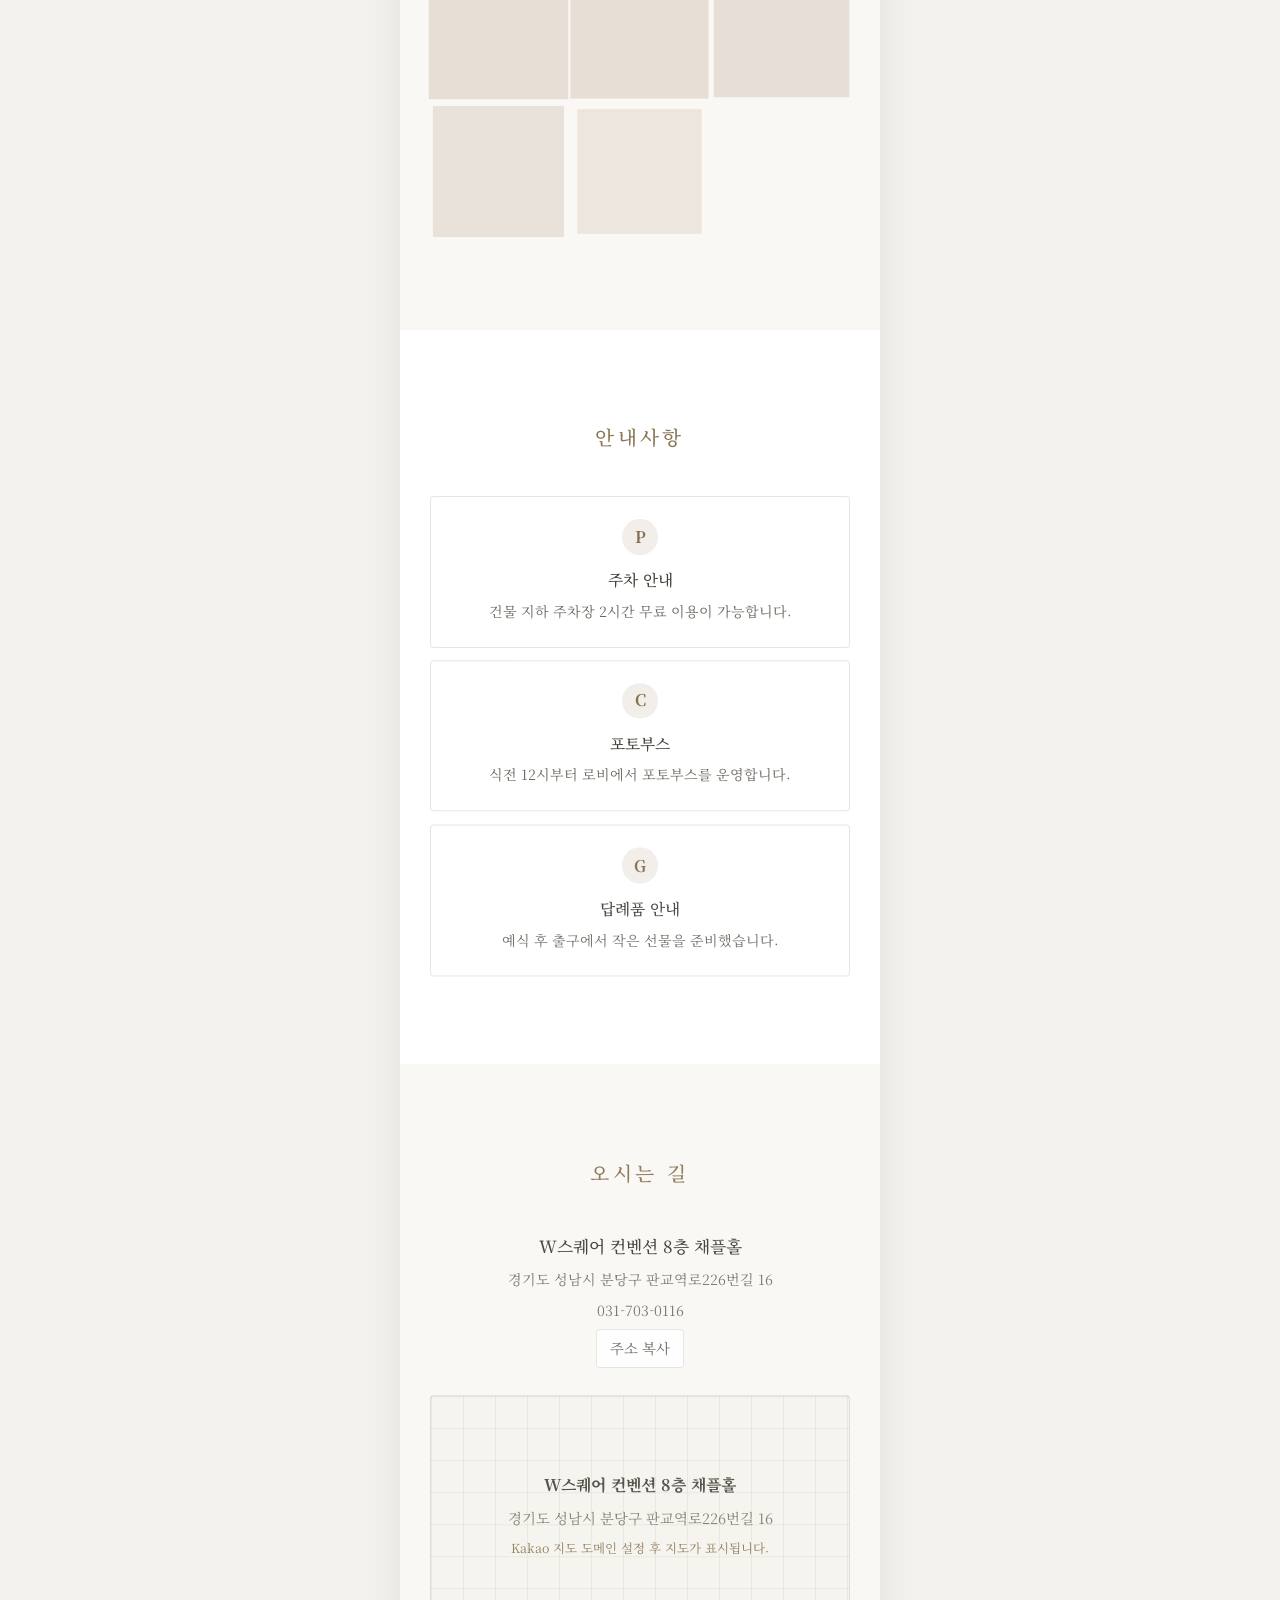
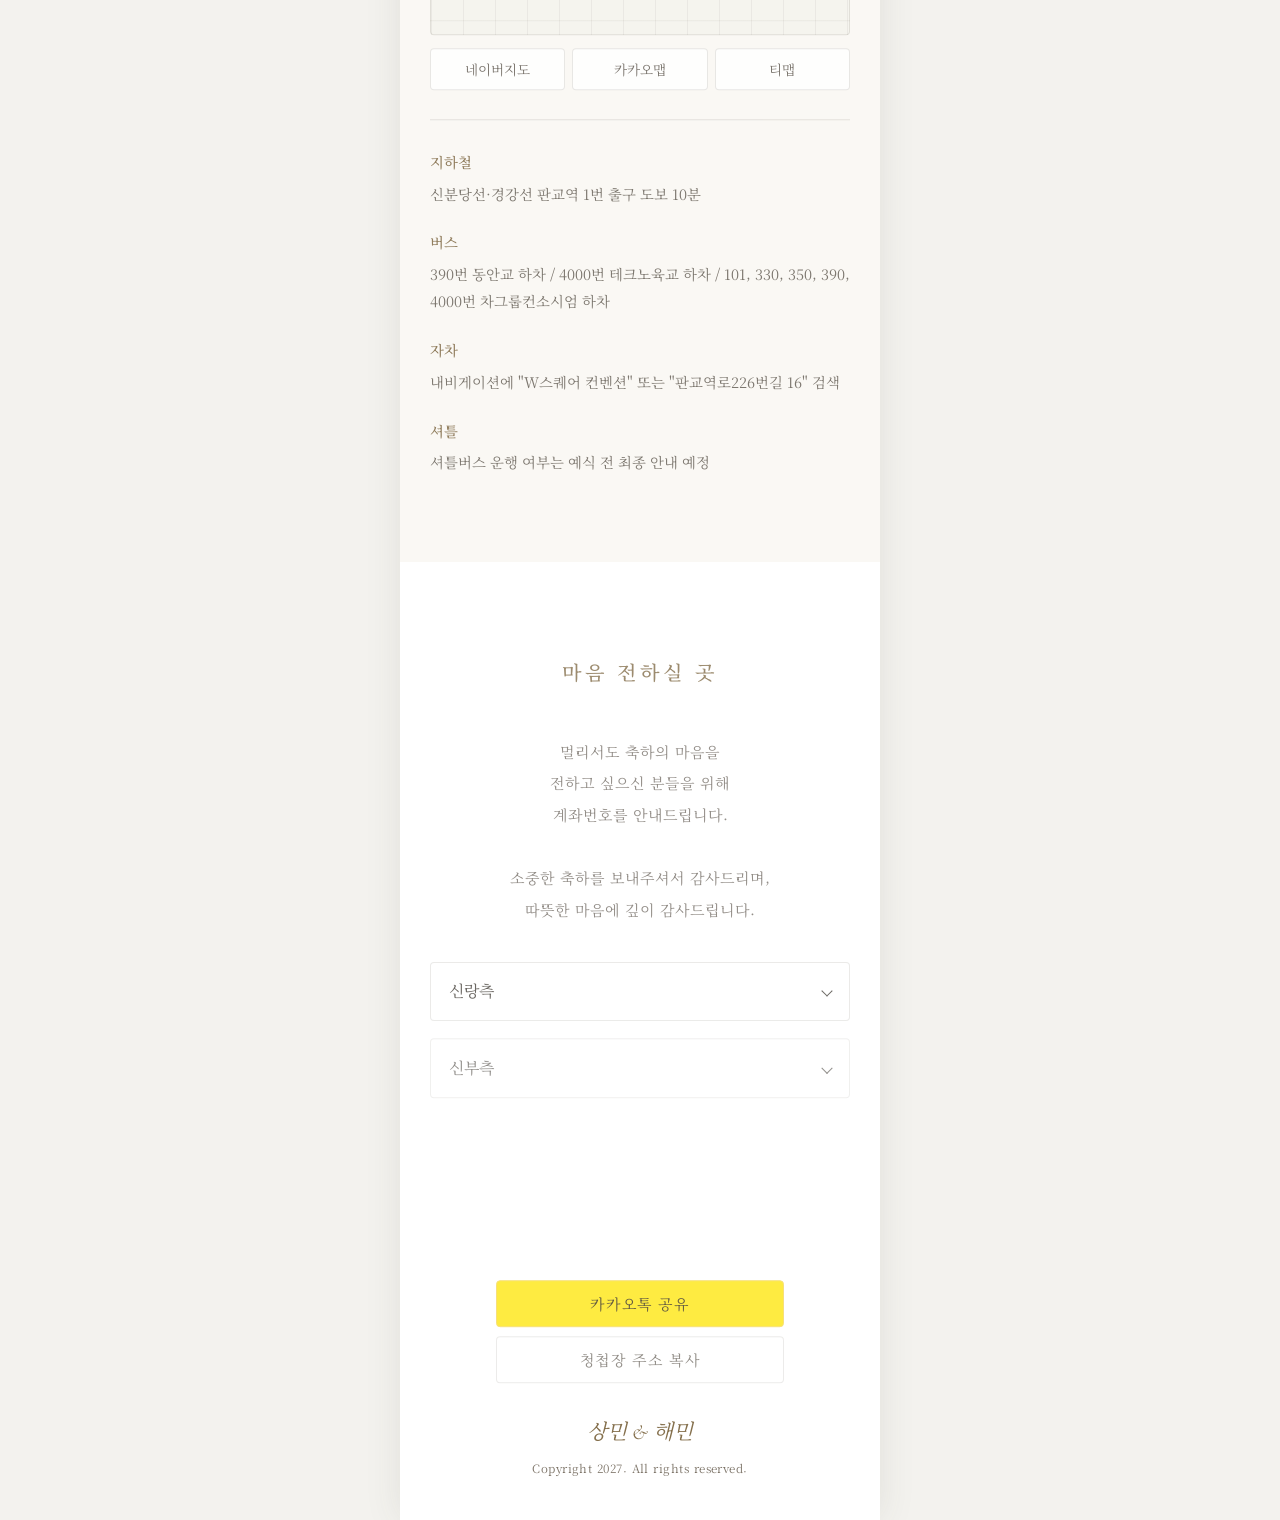
==== commit b601f79e: "Deploy alternating section backgrounds" ====
--- a/index.html
+++ b/index.html
@@ -16,9 +16,9 @@
       href="https://fonts.googleapis.com/css2?family=Cormorant+Garamond:ital,wght@0,400;0,500;1,400;1,500&family=Noto+Serif+KR:wght@400;500&display=swap"
       rel="stylesheet"
     />
-    <script type="module" crossorigin src="/assets/main-CR3Dy8kH.js"></script>
+    <script type="module" crossorigin src="/assets/main-C5CyKHpn.js"></script>
     <link rel="modulepreload" crossorigin href="/assets/utils-DjiAZ9pC.js">
-    <link rel="stylesheet" crossorigin href="/assets/main-B9peZSMR.css">
+    <link rel="stylesheet" crossorigin href="/assets/main-kmUTt1E7.css">
   </head>
   <body>
     <div id="app"></div>
--- a/assets/main-kmUTt1E7.css
+++ b/assets/main-kmUTt1E7.css
@@ -0,0 +1 @@
+:root{--color-bg: #ffffff;--color-bg-alt: #faf8f4;--color-panel: #ffffff;--color-text: #6d675f;--color-ink: #45403a;--color-text-light: #7d7468;--color-accent: #85704d;--color-accent-soft: #b5a488;--color-line: rgba(80, 70, 62, .14);--font-serif-en: "Cormorant Garamond", "Noto Serif KR", serif;--shadow-soft: 0 14px 34px rgba(72, 64, 56, .1);--max-width: 480px;color:var(--color-text);background:#f3f2ee;font-family:"Noto Serif KR",serif;font-size:16px;line-height:1.8}*{box-sizing:border-box}html{scroll-behavior:smooth;overscroll-behavior-y:none}body{min-width:320px;margin:0 auto;background:#f3f2ee}body.is-locked{position:fixed;right:0;left:0;width:100%;overflow:hidden}button,input,textarea{font:inherit}button{color:inherit}a{color:inherit;text-decoration:none}img{display:block;max-width:100%}#app{width:min(100%,var(--max-width));min-height:100dvh;margin:0 auto;overflow:hidden;background:var(--color-bg);box-shadow:0 0 34px #4840381a}.wedding-section{position:relative;padding:5.6rem 1.875rem;text-align:center}.wedding-section:nth-of-type(2n){background:var(--color-bg-alt)}.section-heading{margin:0 auto 2.6rem}.section-heading h2{margin:0;color:var(--color-accent);font-size:1.22rem;font-weight:500;letter-spacing:.16em}.divider{width:4.5rem;height:1px;margin:1.4rem auto;background:linear-gradient(90deg,transparent,var(--color-accent),transparent)}.text-button,.icon-button,.pill-button,.solid-button{border:1px solid var(--color-line);background:#fff;cursor:pointer;transition:border-color .2s ease,background .2s ease,color .2s ease,transform .2s ease}.text-button:active,.icon-button:active,.pill-button:active,.solid-button:active{transform:translateY(1px)}.pill-button{display:inline-flex;min-height:2.8rem;align-items:center;justify-content:center;gap:.45rem;padding:0 1.25rem;border-radius:4px;color:var(--color-text);font-size:.92rem}.pill-button.primary{border-color:var(--color-accent-soft);background:var(--color-accent-soft);color:#fffefa}.solid-button{display:inline-flex;min-height:2.9rem;align-items:center;justify-content:center;padding:0 2.2rem;border-color:var(--color-accent-soft);border-radius:4px;background:var(--color-accent-soft);color:#fffefa;font-size:.94rem;letter-spacing:.04em}.solid-button.ghost{border-color:var(--color-line);background:#fff;color:var(--color-text)}.icon-button{display:inline-grid;width:2.75rem;height:2.75rem;place-items:center;border-radius:50%}.text-button{display:inline-flex;min-height:2.4rem;align-items:center;justify-content:center;padding:0 .8rem;border-radius:4px;font-size:.9rem}.text-button:hover,.icon-button:hover,.pill-button:hover{border-color:#a58e6cbf;background:#fffefa}.solid-button:hover{background:var(--color-accent);border-color:var(--color-accent)}.solid-button.ghost:hover{background:#fffefa;color:var(--color-ink)}.sr-only{position:absolute;width:1px;height:1px;padding:0;margin:-1px;overflow:hidden;clip:rect(0,0,0,0);white-space:nowrap;border:0}#toast-root{position:fixed;z-index:90;right:max(1rem,calc((100vw - var(--max-width)) / 2 + 1rem));bottom:1.25rem;left:max(1rem,calc((100vw - var(--max-width)) / 2 + 1rem));pointer-events:none}.toast{width:fit-content;max-width:100%;margin:0 auto;padding:.75rem 1rem;border:1px solid rgba(47,52,48,.08);border-radius:8px;background:#2f3430eb;color:#fff;font-size:.92rem;box-shadow:var(--shadow-soft);animation:toast-in .22s ease}@keyframes toast-in{0%{opacity:0;transform:translateY(12px)}to{opacity:1;transform:translateY(0)}}.modal-layer{position:fixed;z-index:80;inset:0;display:grid;align-items:end;justify-items:center;padding:1rem max(1rem,calc((100vw - var(--max-width)) / 2 + 1rem));background:#2f34306b;opacity:0;pointer-events:none;transition:opacity .22s ease}.modal-layer.is-open{opacity:1;pointer-events:auto}.bottom-sheet{width:min(100%,var(--max-width));max-height:min(84dvh,720px);overflow:hidden;border-radius:18px 18px 0 0;background:var(--color-panel);box-shadow:var(--shadow-soft);transform:translateY(100%);transition:transform .28s ease}.modal-layer.is-open .bottom-sheet{transform:translateY(0)}.sheet-header{display:flex;align-items:center;justify-content:space-between;gap:1rem;padding:1.1rem 1.2rem .8rem;border-bottom:1px solid var(--color-line)}.sheet-header h3{margin:0;color:var(--color-ink);font-size:1.08rem}.sheet-body{max-height:calc(min(84dvh,720px) - 4rem);overflow:auto;padding:1.2rem}.form-grid{display:grid;gap:.9rem;text-align:left}.form-field{display:grid;gap:.35rem;color:var(--color-ink);font-size:.94rem}.form-field input,.form-field textarea{width:100%;min-height:2.75rem;padding:.7rem .8rem;border:1px solid var(--color-line);border-radius:6px;background:#fff;color:var(--color-ink)}.form-field textarea{min-height:7rem;resize:vertical}.radio-group,.checkbox-row{display:flex;flex-wrap:wrap;gap:.6rem}.radio-group label,.checkbox-row{align-items:center}.radio-group label{display:inline-flex;min-height:2.5rem;padding:0 .75rem;border:1px solid var(--color-line);border-radius:6px;background:#fff;gap:.35rem}.checkbox-row{display:flex;color:var(--color-text);font-size:.9rem}.submit-row{display:flex;justify-content:flex-end;margin-top:.4rem}@media(prefers-reduced-motion:reduce){html{scroll-behavior:auto}*,*:before,*:after{animation-duration:.01ms!important;animation-iteration-count:1!important;scroll-behavior:auto!important;transition-duration:.01ms!important}.reveal{opacity:1!important;transform:none}.cover-image,.cover-overlay,.cover-script,.cover-content h1,.cover-date,.cover-place{opacity:1;transform:none}}.cover-section{position:relative;display:grid;min-height:100vh;min-height:100svh;overflow:hidden;text-align:center;color:#fff}.cover-image,.cover-overlay{position:absolute;inset:0}.cover-image{width:100%;height:100%;object-fit:cover;transform-origin:50% 44%;will-change:transform;animation:cover-image-drift 12s ease-out both}.cover-overlay{background:linear-gradient(180deg,#1e1b180f 0% 52%,#1e1b188f);opacity:0;animation:cover-overlay-in 1.8s ease .15s forwards}.cover-content{position:relative;z-index:1;display:grid;width:100%;min-height:100vh;min-height:100svh;align-content:end;gap:.3rem;padding:4rem 2rem calc(5.4rem + env(safe-area-inset-bottom));text-shadow:0 1px 16px rgba(0,0,0,.32)}.cover-script{margin:0 0 .4rem;color:#fdfaf4;font-family:var(--font-serif-en);font-size:clamp(2.6rem,12vw,3.4rem);font-style:italic;font-weight:400;line-height:1.1;letter-spacing:.02em}.cover-script .letter{display:inline-block;white-space:pre;will-change:transform,opacity}.cover-date{margin:0;color:#fdfaf4eb;font-family:var(--font-serif-en);font-size:.98rem;letter-spacing:.14em}.cover-title{margin:1.5rem 0 0;color:#fffffff0;font-size:1.06rem;font-weight:400;letter-spacing:.12em}.cover-title span{color:#ffffff9e}.cover-place{margin:.15rem 0 0;color:#fffc;font-size:.84rem;line-height:1.7;letter-spacing:.02em}.petal{position:absolute;z-index:1;top:0;display:block;border-radius:100% 4px 100% 100%;background:linear-gradient(135deg,#fff8eee6,#e9d4babf);opacity:0;pointer-events:none;will-change:transform,opacity}.bgm-toggle{position:fixed;z-index:50;top:max(1rem,env(safe-area-inset-top));right:max(1rem,calc((100vw - var(--max-width)) / 2 + 1rem));width:2.15rem;height:2.15rem;border-color:transparent;background:#ffffffad;color:#5c5752;font-size:.86rem;box-shadow:0 10px 22px #2f343024}.scroll-hint{position:absolute;z-index:1;bottom:max(1.1rem,env(safe-area-inset-bottom));left:50%;display:grid;justify-items:center;color:#fffefad9;opacity:0;transform:translate(-50%);animation:hint-in .8s ease 2.6s forwards}.scroll-hint i{width:.62rem;height:.62rem;border-right:1px solid currentColor;border-bottom:1px solid currentColor;transform:rotate(45deg);animation:hint-arrow 1.4s ease-in-out infinite}@keyframes hint-in{to{opacity:1}}@keyframes hint-arrow{50%{transform:translateY(6px) rotate(45deg)}}@keyframes cover-image-drift{0%{transform:scale(1.07) translate3d(0,1rem,0)}to{transform:scale(1.01) translate3d(-.3rem,-.25rem,0)}}@keyframes cover-overlay-in{to{opacity:1}}.greeting-body{max-width:34rem;margin:0 auto}.greeting-message{margin:0;color:#6e675f;font-size:.98rem;line-height:2.3}.greeting-photo{width:100%;margin:3.4rem auto 0;overflow:hidden}.greeting-photo img{width:100%;aspect-ratio:3 / 4;object-fit:cover;filter:saturate(.92) brightness(1.03)}.quote-block{margin-top:3.4rem}.quote-block blockquote{margin:0;color:#837a6e;font-size:1.02rem;font-style:italic;line-height:2.2}.quote-block cite{display:block;margin-top:.9rem;color:var(--color-text-light);font-size:.84rem;font-style:normal}.contact-list{display:grid;gap:.7rem}.contact-card{display:grid;grid-template-columns:1fr auto;align-items:center;gap:.75rem;padding:.85rem;border:1px solid var(--color-line);border-radius:4px;background:#fff}.contact-card div,.contact-card nav{display:flex;align-items:center;gap:.5rem}.contact-card div{min-width:0;text-align:left}.contact-card span{color:var(--color-text-light);font-size:.78rem;white-space:nowrap}.contact-card strong{color:var(--color-ink);font-size:.98rem}.couple-grid{display:grid;grid-template-columns:repeat(2,minmax(0,1fr));gap:1rem;margin-bottom:2.6rem}.couple-card{min-width:0}.couple-photo-wrap{width:100%;aspect-ratio:3 / 4;margin:0 auto 1.1rem;overflow:hidden;border-radius:4px;background:#ece5dd}.couple-photo-wrap img{width:100%;height:100%;object-fit:cover}.couple-label,.couple-birth,.couple-family{margin:0}.couple-label{color:#857c70;font-size:.86rem}.couple-label strong{margin-left:.2rem;color:var(--color-ink);font-size:1rem;font-weight:500}.couple-birth{margin-top:.15rem;color:#9b9186;font-size:.82rem}.couple-card ul{display:grid;gap:.3rem;padding:0;margin:1.1rem 0 0;list-style:none;color:#6d675f;font-size:.88rem;line-height:1.7}.couple-family{margin-top:1.1rem;color:#8b8177;font-size:.84rem}.interview-body{display:grid;gap:1.6rem;justify-items:center}.interview-body p{margin:0;color:#6e675f;font-size:.96rem;line-height:2.1}.interview-list{display:grid;gap:1.4rem;text-align:left}.interview-item{display:grid;gap:.5rem}.interview-q{margin:0;color:var(--color-ink);font-size:.96rem;font-weight:500}.interview-q span{margin-right:.25rem;color:var(--color-accent)}.interview-a{margin:0;color:var(--color-text);font-size:.92rem;line-height:1.9}.wedding-info{display:grid;gap:.3rem;margin:0 0 2.2rem}.wedding-info strong{margin-bottom:.3rem;color:var(--color-ink);font-size:1.02rem;font-weight:500}.wedding-info span{color:#928982;font-size:.86rem}.calendar-card{max-width:21rem;margin:0 auto;padding:1.8rem 1.2rem;border-top:1px solid var(--color-line);border-bottom:1px solid var(--color-line)}.calendar-month{margin-bottom:1.4rem;color:var(--color-accent);font-family:var(--font-serif-en);font-size:1.3rem}.calendar-weekdays,.calendar-days{display:grid;grid-template-columns:repeat(7,minmax(0,1fr));gap:.55rem .3rem}.calendar-weekdays{margin-bottom:.9rem;color:#a39a8f;font-size:.8rem}.calendar-days span{display:grid;aspect-ratio:1;place-items:center;border-radius:50%;color:#625b54;font-size:.86rem}.calendar-days .wedding-day{background:var(--color-accent-soft);color:#fff}.dday-photo{position:relative;width:calc(100% + 3.75rem);margin:3.4rem -1.875rem -5.6rem;overflow:hidden}.dday-photo img{width:100%;aspect-ratio:3 / 4;object-fit:cover;filter:saturate(.92) brightness(.9)}.dday-overlay{position:absolute;inset:0;display:grid;align-content:center;gap:.4rem;background:#1e1b182e;color:#fff;text-shadow:0 1px 14px rgba(0,0,0,.35)}.dday-overlay strong{font-family:var(--font-serif-en);font-size:3rem;font-weight:400;letter-spacing:.06em;line-height:1}.dday-overlay p{margin:0}.dday-date{font-family:var(--font-serif-en);font-size:.98rem;letter-spacing:.16em}#dday-message{margin-top:.8rem;color:#ffffffe0;font-size:.84rem}.gallery-grid{display:grid;grid-template-columns:repeat(3,minmax(0,1fr));gap:.25rem}.gallery-thumb{position:relative;aspect-ratio:1;overflow:hidden;padding:0;border:0;border-radius:0;background:#e7dfd6;cursor:pointer}.gallery-thumb img{width:100%;height:100%;object-fit:cover;transition:transform .25s ease}.gallery-thumb:active img,.gallery-thumb:hover img{transform:scale(1.04)}.lightbox{position:fixed;z-index:85;inset:0;display:grid;grid-template-columns:3.1rem 1fr 3.1rem;align-items:center;justify-items:center;padding:4.6rem max(.9rem,calc((100vw - var(--max-width)) / 2 + .9rem)) 3rem;background:#161817f0;visibility:hidden;opacity:0;pointer-events:none;touch-action:none;transition:opacity .2s ease,visibility 0s linear .2s}.lightbox.is-open{visibility:visible;opacity:1;pointer-events:auto;transition:opacity .2s ease,visibility 0s}.lightbox-image{max-height:calc(100dvh - 8rem);border-radius:4px;object-fit:contain;box-shadow:0 16px 48px #00000059}.lightbox .icon-button{border-color:#fff3;background:#ffffff1f;color:#fff}.lightbox-close{position:absolute;top:max(1rem,env(safe-area-inset-top));right:max(1rem,calc((100vw - var(--max-width)) / 2 + 1rem))}.lightbox-count{position:absolute;bottom:max(1rem,env(safe-area-inset-bottom));left:0;right:0;margin:0;color:#ffffffd1;text-align:center}.timeline-list{position:relative;display:grid;gap:2.4rem;text-align:left}.timeline-list:before{position:absolute;top:.5rem;bottom:.5rem;left:50%;width:1px;background:#a58e6c59;content:""}.timeline-item{position:relative;display:grid;grid-template-columns:1fr;gap:.8rem}.timeline-dot{position:absolute;left:50%;width:.55rem;height:.55rem;margin-top:.55rem;border-radius:50%;background:var(--color-accent);transform:translate(-50%)}.timeline-content{width:calc(50% - 1.25rem);text-align:center}.timeline-item:nth-child(2n) .timeline-content{margin-left:calc(50% + 1.25rem)}.timeline-content time{color:var(--color-accent);font-family:var(--font-serif-en);font-size:.86rem;letter-spacing:.06em}.timeline-content h3{margin:.15rem 0 .35rem;color:var(--color-ink);font-size:.98rem;font-weight:500}.timeline-content p{margin:0;font-size:.86rem;line-height:1.8}.timeline-content img{width:100%;margin-top:.8rem;border-radius:4px}.notice-grid{display:grid;gap:.75rem}.notice-card{padding:1.4rem 1rem;border:1px solid var(--color-line);border-radius:4px;background:var(--color-panel)}.notice-card span{display:grid;width:2.2rem;height:2.2rem;place-items:center;margin:0 auto .65rem;border-radius:50%;background:#a58e6c24;color:var(--color-accent);font-weight:700}.notice-card h3{margin:0 0 .35rem;color:var(--color-ink);font-size:.98rem;font-weight:500}.notice-card p{margin:0;font-size:.88rem}.location-card{display:grid;gap:.35rem;justify-items:center;margin-bottom:1.6rem}.location-card h3,.location-card p{margin:0}.location-card h3{color:var(--color-ink);font-size:1.05rem;font-weight:500}.location-card p,.venue-tel{color:var(--color-text-light);font-size:.88rem}.map-box,.map-fallback{height:15rem;overflow:hidden;border:1px solid var(--color-line);border-radius:4px;background:var(--color-panel)}.map-fallback{display:grid;align-content:center;gap:.35rem;padding:1rem;background:linear-gradient(90deg,rgba(84,79,74,.08) 1px,transparent 1px),linear-gradient(rgba(84,79,74,.08) 1px,transparent 1px),#f5f4ee;background-size:2rem 2rem}.map-fallback strong{color:var(--color-ink)}.map-fallback span{color:var(--color-text-light);font-size:.9rem}.map-fallback small{color:var(--color-accent);font-size:.78rem}.nav-buttons{display:grid;grid-template-columns:repeat(3,minmax(0,1fr));gap:.45rem;margin-top:.8rem}.nav-buttons .pill-button{min-height:2.65rem;padding:0 .45rem;font-size:.85rem}.transport-list{display:grid;gap:1.4rem;padding:1.8rem 0 0;margin:1.8rem 0 0;border-top:1px solid var(--color-line);list-style:none;text-align:left}.transport-list li{display:grid;gap:.3rem}.transport-list strong{color:var(--color-accent);font-size:.9rem;font-weight:500}.transport-list span{font-size:.9rem;line-height:1.9}.account-intro{margin:0 0 2.4rem;color:#6e675f;font-size:.94rem;line-height:2.1}.account-list{display:grid;gap:.75rem}.account-group{overflow:hidden;border:1px solid var(--color-line);border-radius:4px;background:#fff;text-align:left}.account-trigger{display:grid;width:100%;min-height:3.4rem;grid-template-columns:1fr auto;align-items:center;gap:.75rem;padding:.9rem 1.1rem;border:0;background:transparent;color:var(--color-ink);text-align:left;cursor:pointer}.account-trigger i{width:.5rem;height:.5rem;border-right:1px solid currentColor;border-bottom:1px solid currentColor;transform:rotate(45deg);transition:transform .2s ease}.account-trigger[aria-expanded=true] i{transform:rotate(225deg)}.account-panel{padding:0 1.1rem .9rem}.account-row{display:grid;grid-template-columns:1fr auto auto;align-items:center;gap:.55rem;padding:.8rem 0;border-top:1px solid var(--color-line)}.account-row div{min-width:0}.account-row strong,.account-row span{display:block;overflow-wrap:anywhere}.account-row strong{color:var(--color-ink);font-size:.9rem;font-weight:500}.account-row span{color:var(--color-text-light);font-size:.8rem}.pay-button{border-color:#f0cf4d;background:#ffe15b;color:#381f00}.rsvp-box{display:grid;gap:1.8rem;justify-items:center}.rsvp-box p{margin:0;color:#6e675f;font-size:.94rem;line-height:2.1}fieldset{padding:0;margin:0;border:0}legend{margin-bottom:.35rem;color:var(--color-ink)}.guestbook-list{display:grid;gap:.75rem;margin-bottom:1rem;text-align:left}.guestbook-card{display:grid;gap:.55rem;padding:1rem;border:1px solid var(--color-line);border-radius:4px;background:var(--color-panel)}.guestbook-card div{display:flex;align-items:center;justify-content:space-between;gap:.75rem}.guestbook-card strong{color:var(--color-ink)}.guestbook-card time{flex:0 0 auto;color:var(--color-text-light);font-size:.78rem}.guestbook-card p,.guestbook-empty{margin:0;overflow-wrap:anywhere;white-space:pre-wrap}.guestbook-card .text-button{justify-self:end}.guestbook-more{margin-right:.4rem;margin-bottom:1rem}.footer-section{padding:5.6rem 0 0;background:var(--color-bg);text-align:center}.footer-bottom{padding:.4rem 1.875rem max(2.6rem,env(safe-area-inset-bottom))}.footer-actions{display:grid;gap:.6rem;max-width:18rem;margin:0 auto 2.4rem}.footer-section .kakao-share{border-color:#f3d54e;background:#fee500;color:#2f2400}.footer-section .kakao-share:hover{background:#f7dc0a;border-color:#eecf10}.footer-logo{margin:0 0 .4rem;color:var(--color-accent);font-family:var(--font-serif-en);font-size:1.3rem;font-style:italic}.footer-copy{margin:0;color:var(--color-text-light);font-size:.72rem;letter-spacing:.04em}@media(max-width:374px){.wedding-section{padding-right:1.1rem;padding-left:1.1rem}.cover-script{font-size:2.2rem}.contact-card,.account-row{grid-template-columns:1fr}.contact-card nav{width:100%}.contact-card nav .text-button,.account-row .text-button{flex:1;width:100%}.nav-buttons{grid-template-columns:1fr}.dday-photo{width:calc(100% + 2.2rem);margin-right:-1.1rem;margin-left:-1.1rem}}
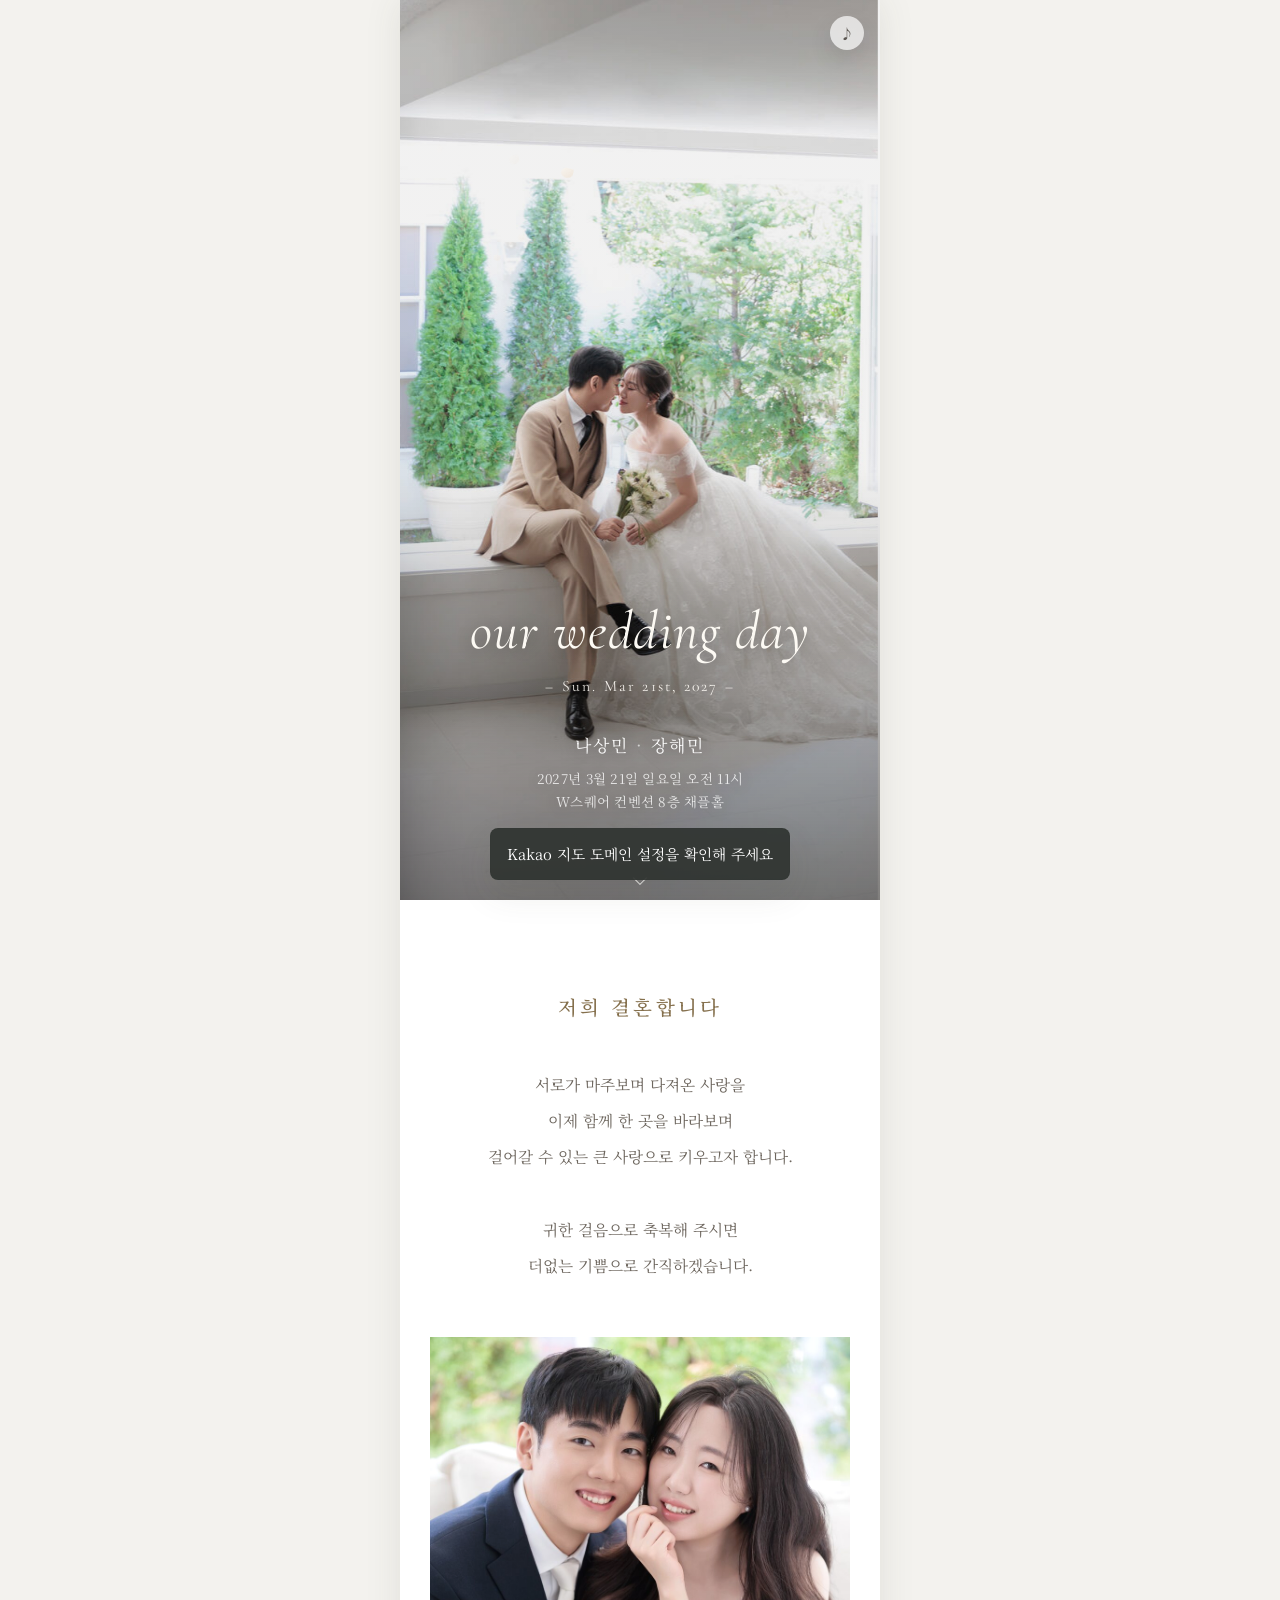
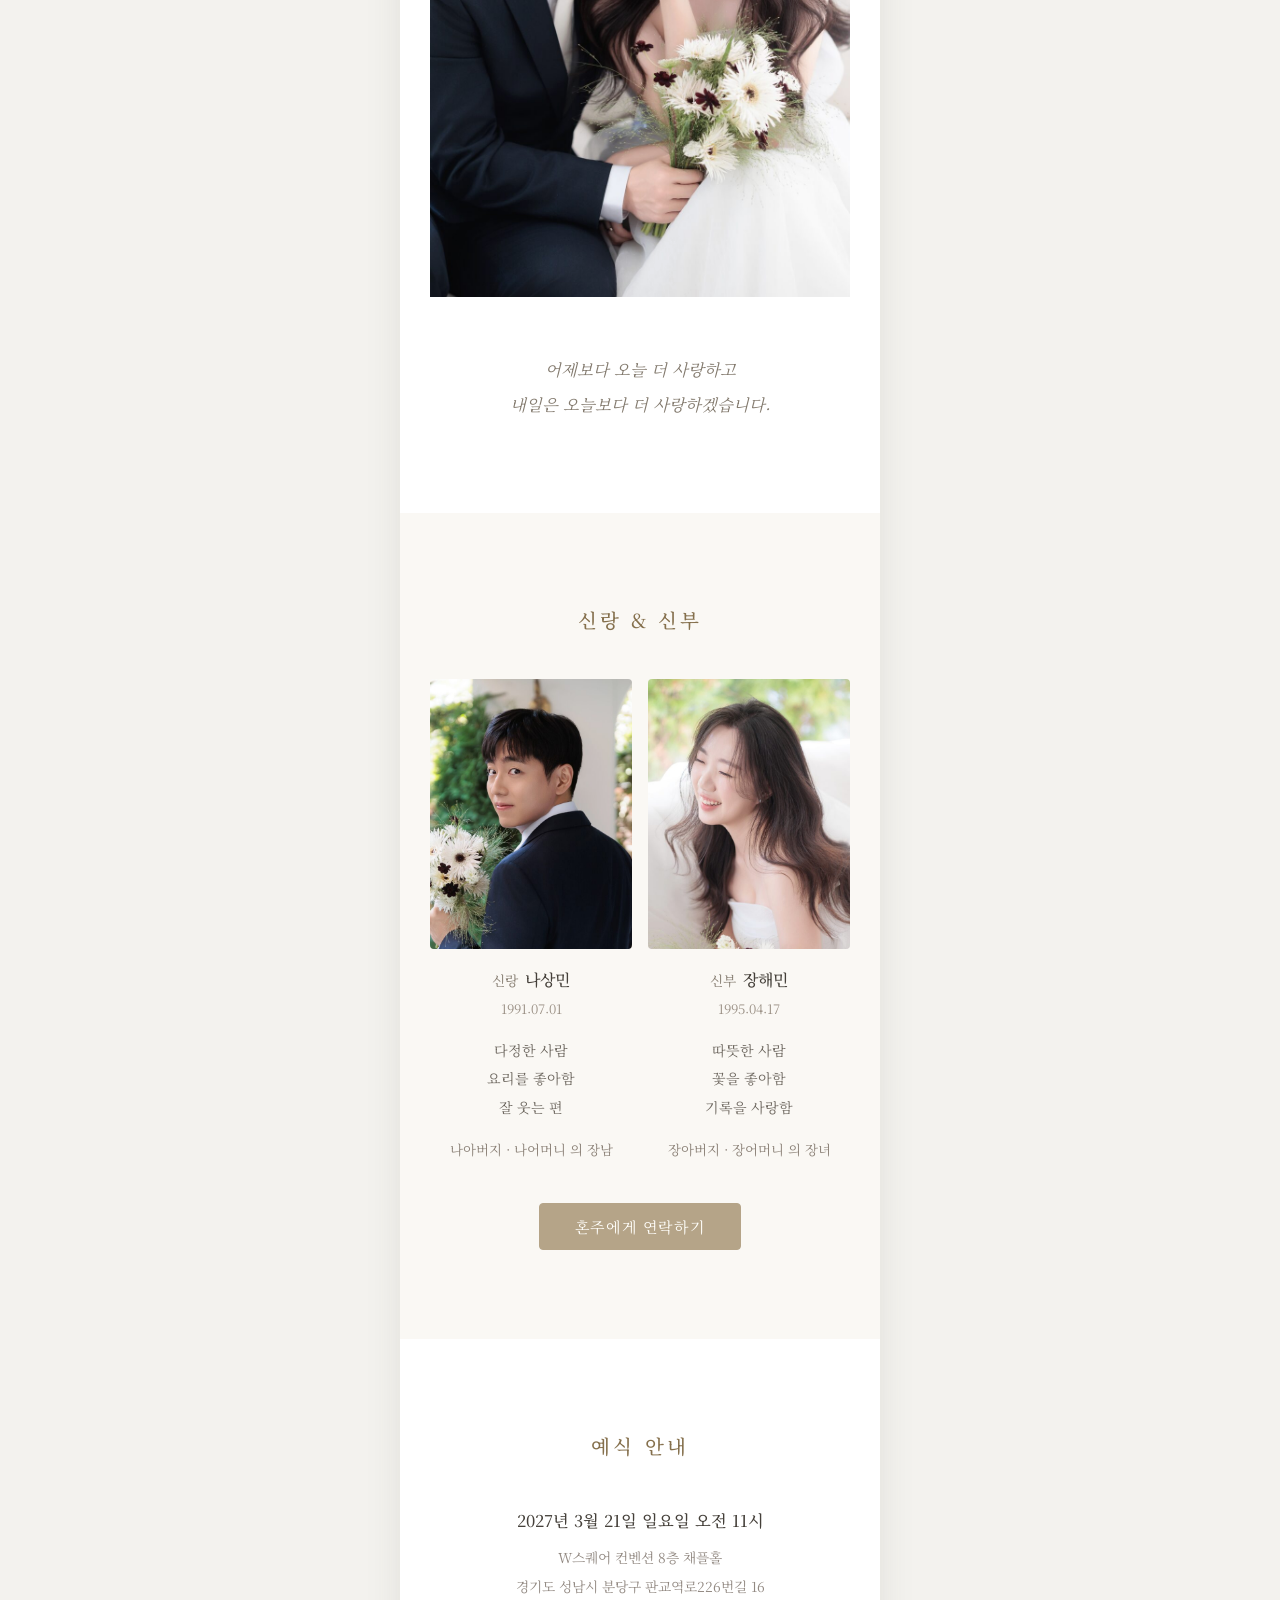
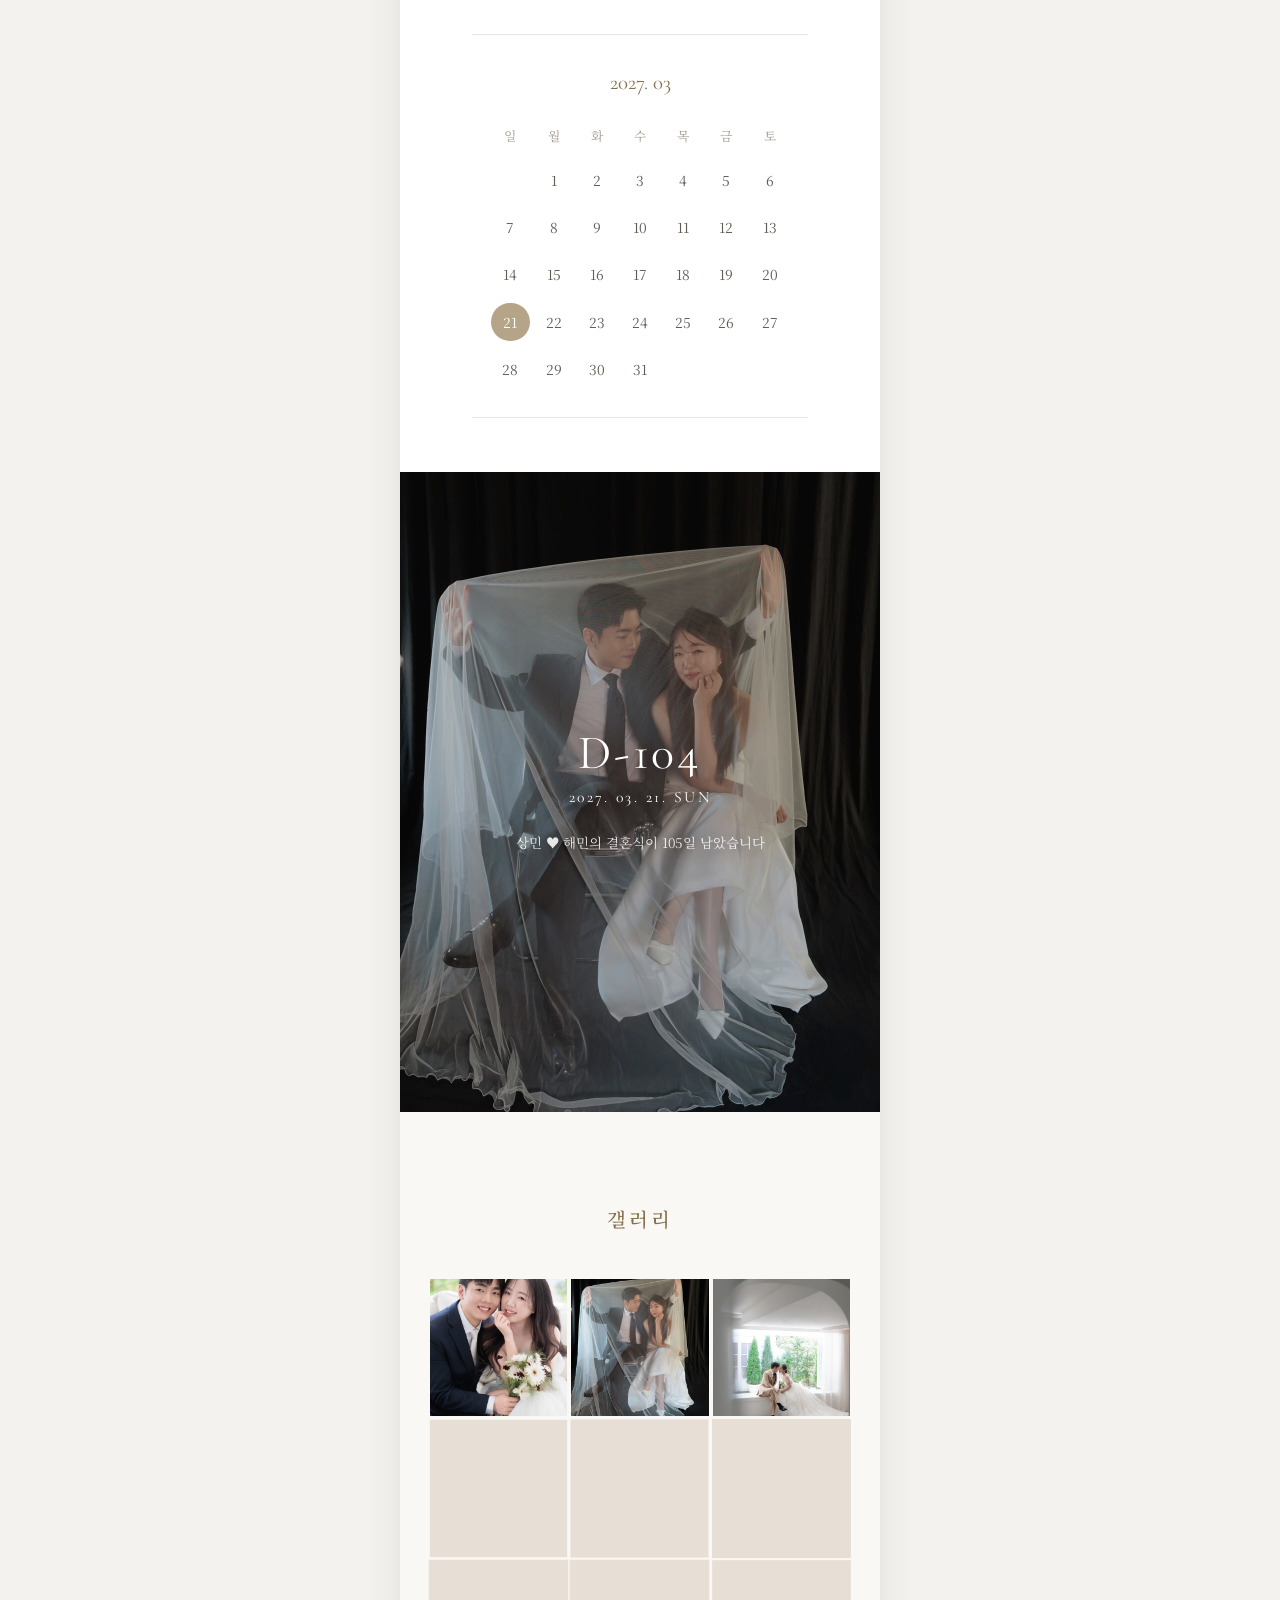
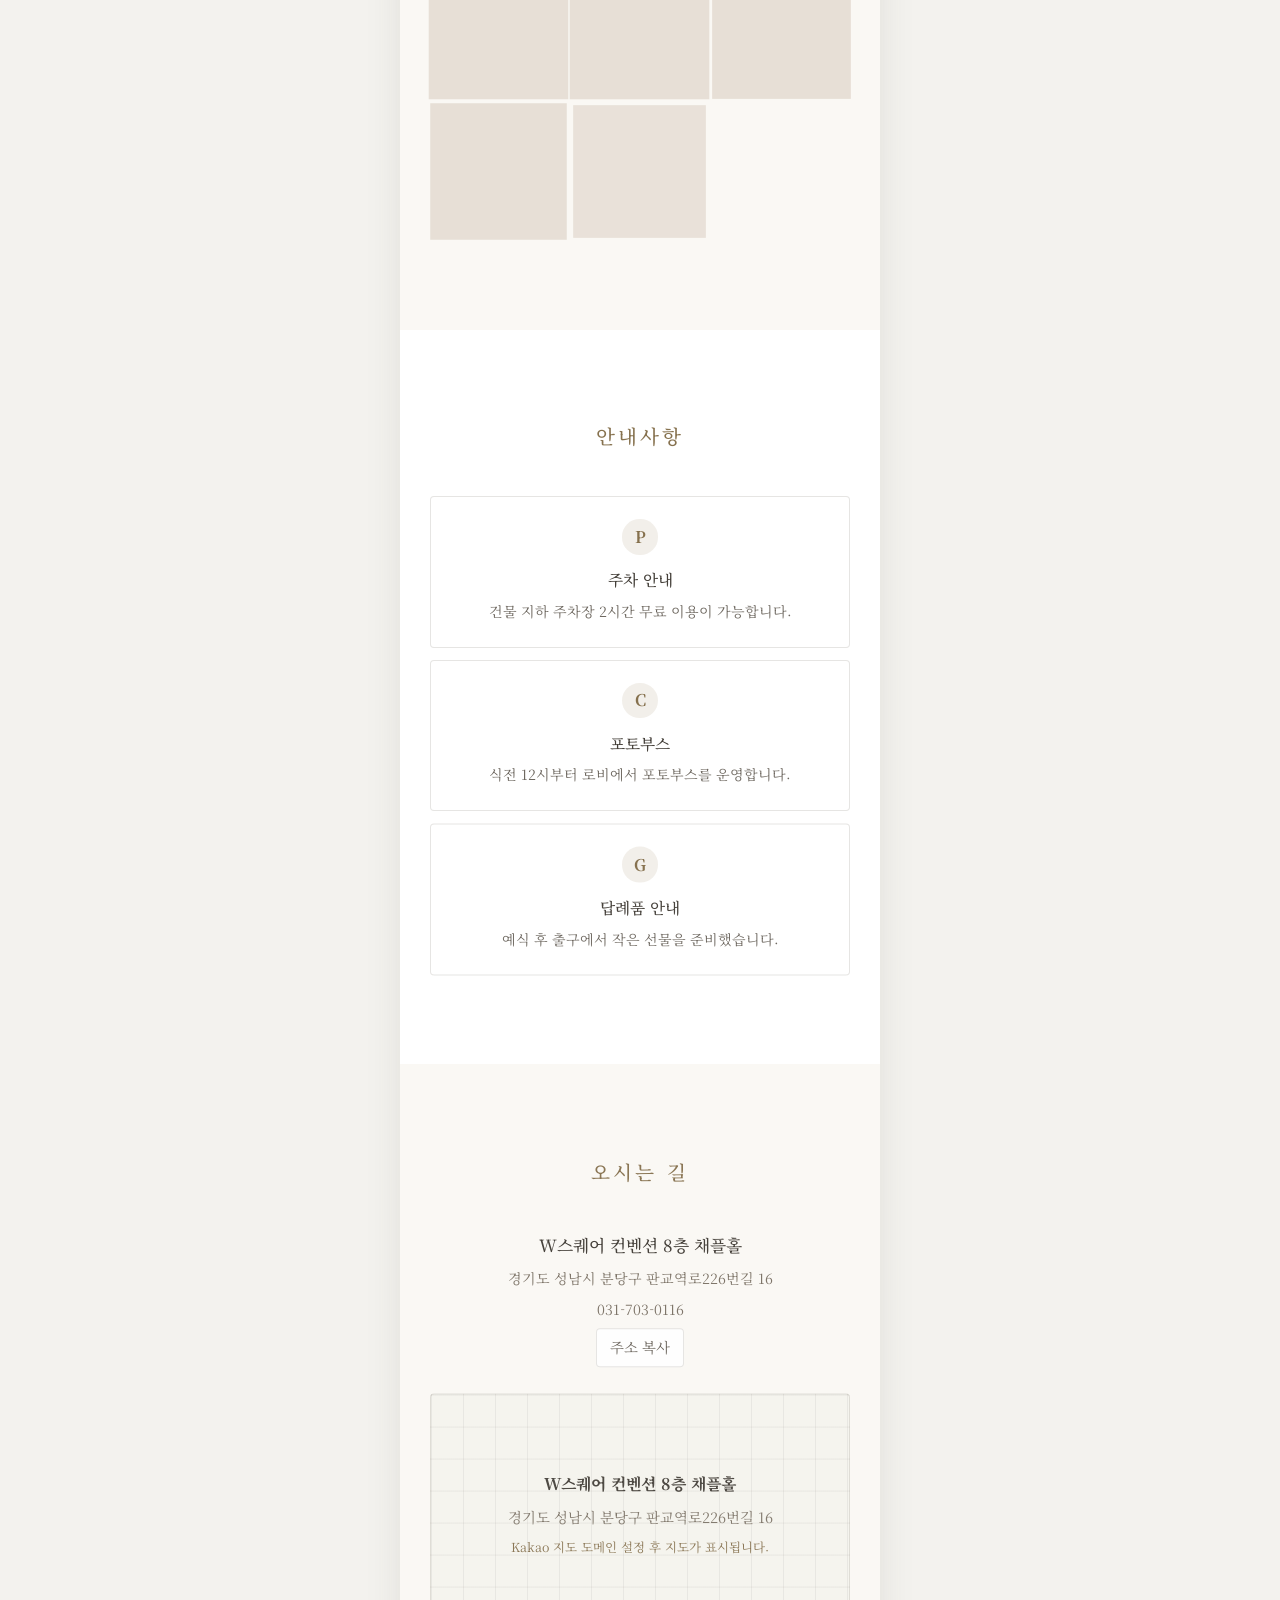
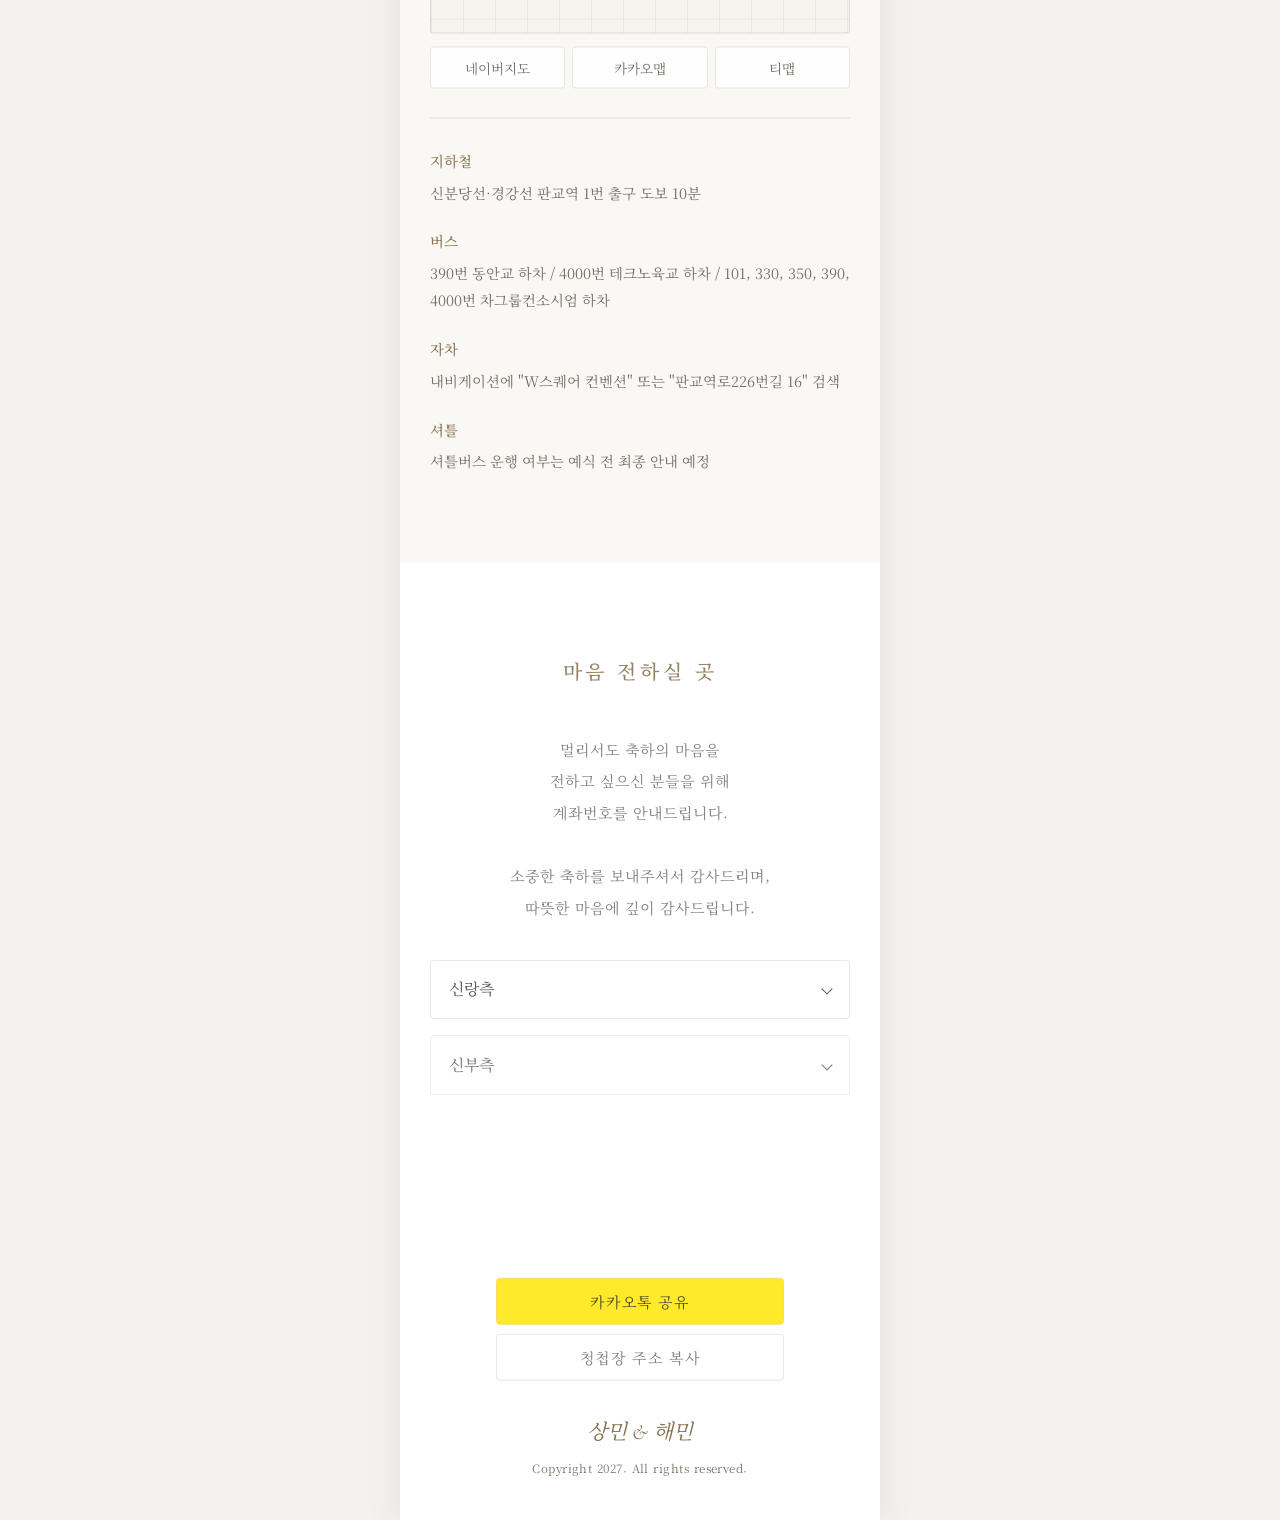
==== commit 2fd83d8a: "Deploy Kakao location share template" ====
--- a/index.html
+++ b/index.html
@@ -16,7 +16,7 @@
       href="https://fonts.googleapis.com/css2?family=Cormorant+Garamond:ital,wght@0,400;0,500;1,400;1,500&family=Noto+Serif+KR:wght@400;500&display=swap"
       rel="stylesheet"
     />
-    <script type="module" crossorigin src="/assets/main-C5CyKHpn.js"></script>
+    <script type="module" crossorigin src="/assets/main-C-kDYUDB.js"></script>
     <link rel="modulepreload" crossorigin href="/assets/utils-DjiAZ9pC.js">
     <link rel="stylesheet" crossorigin href="/assets/main-kmUTt1E7.css">
   </head>
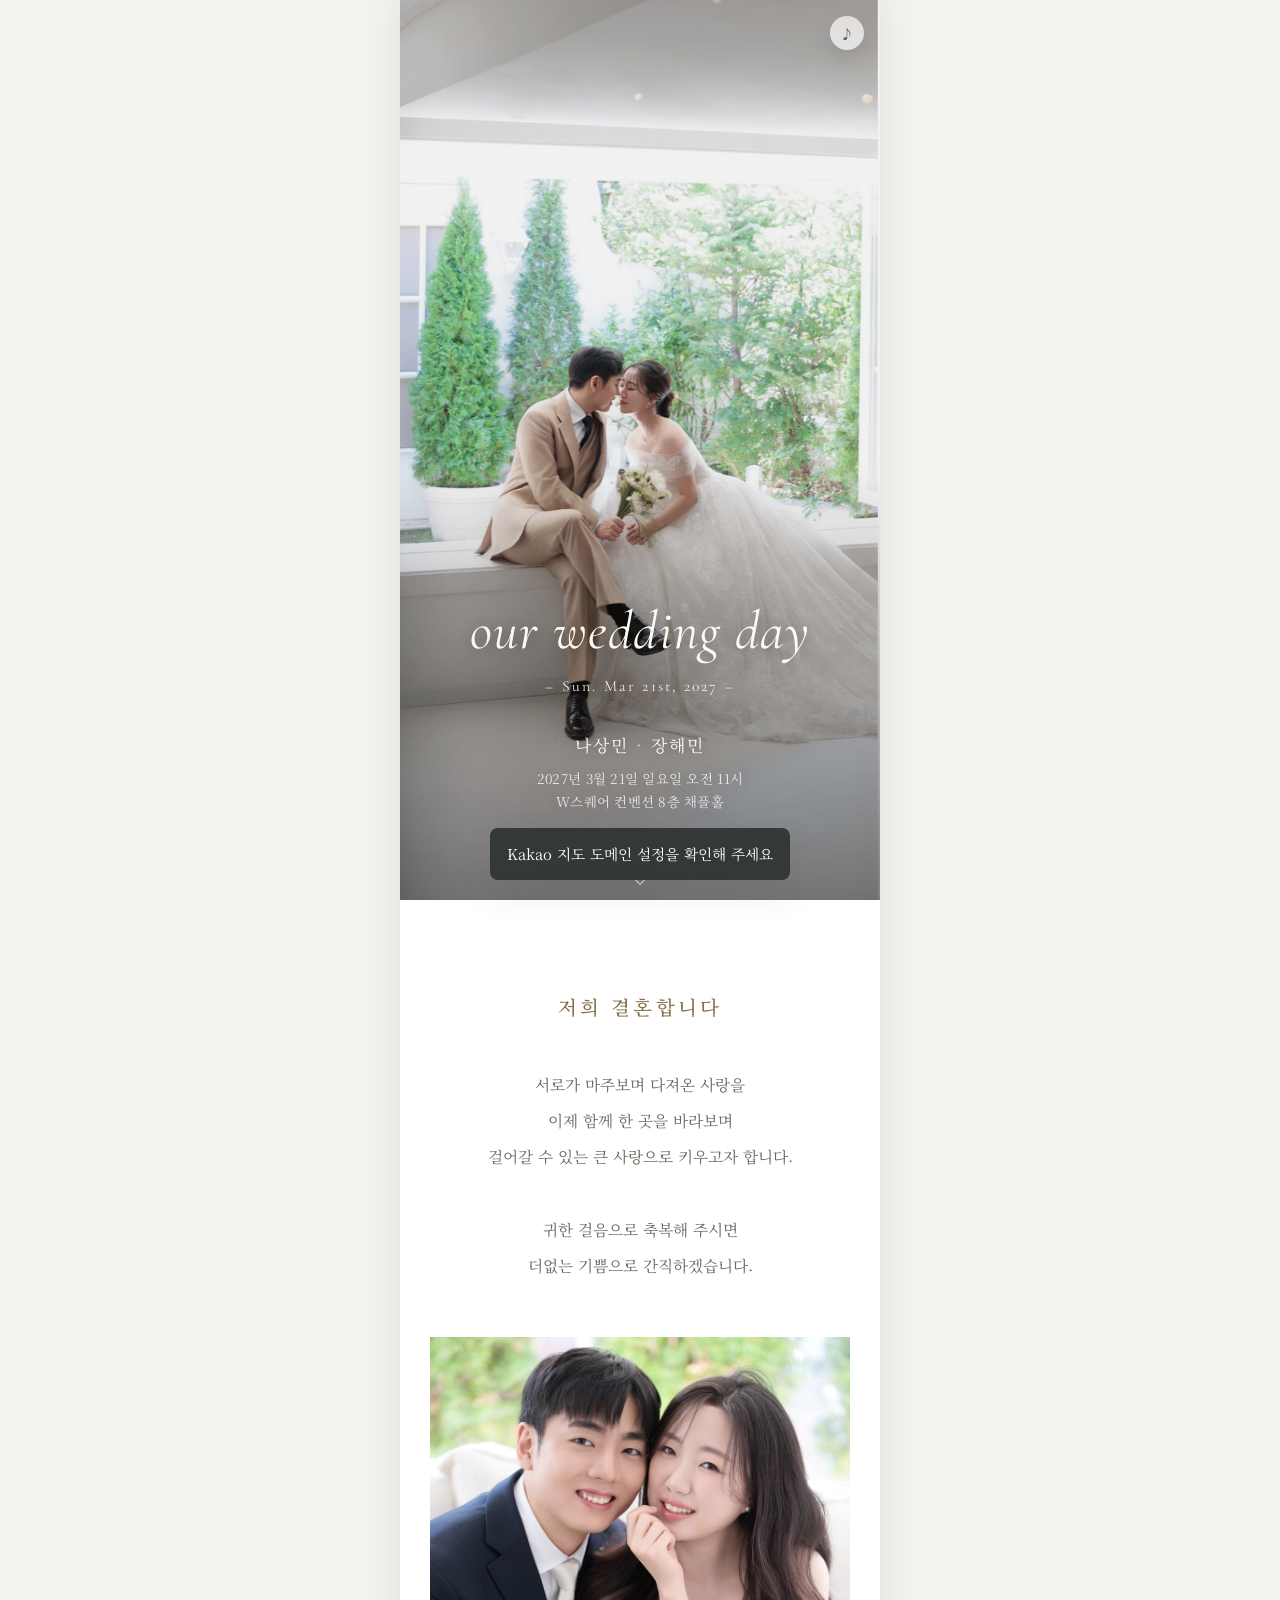
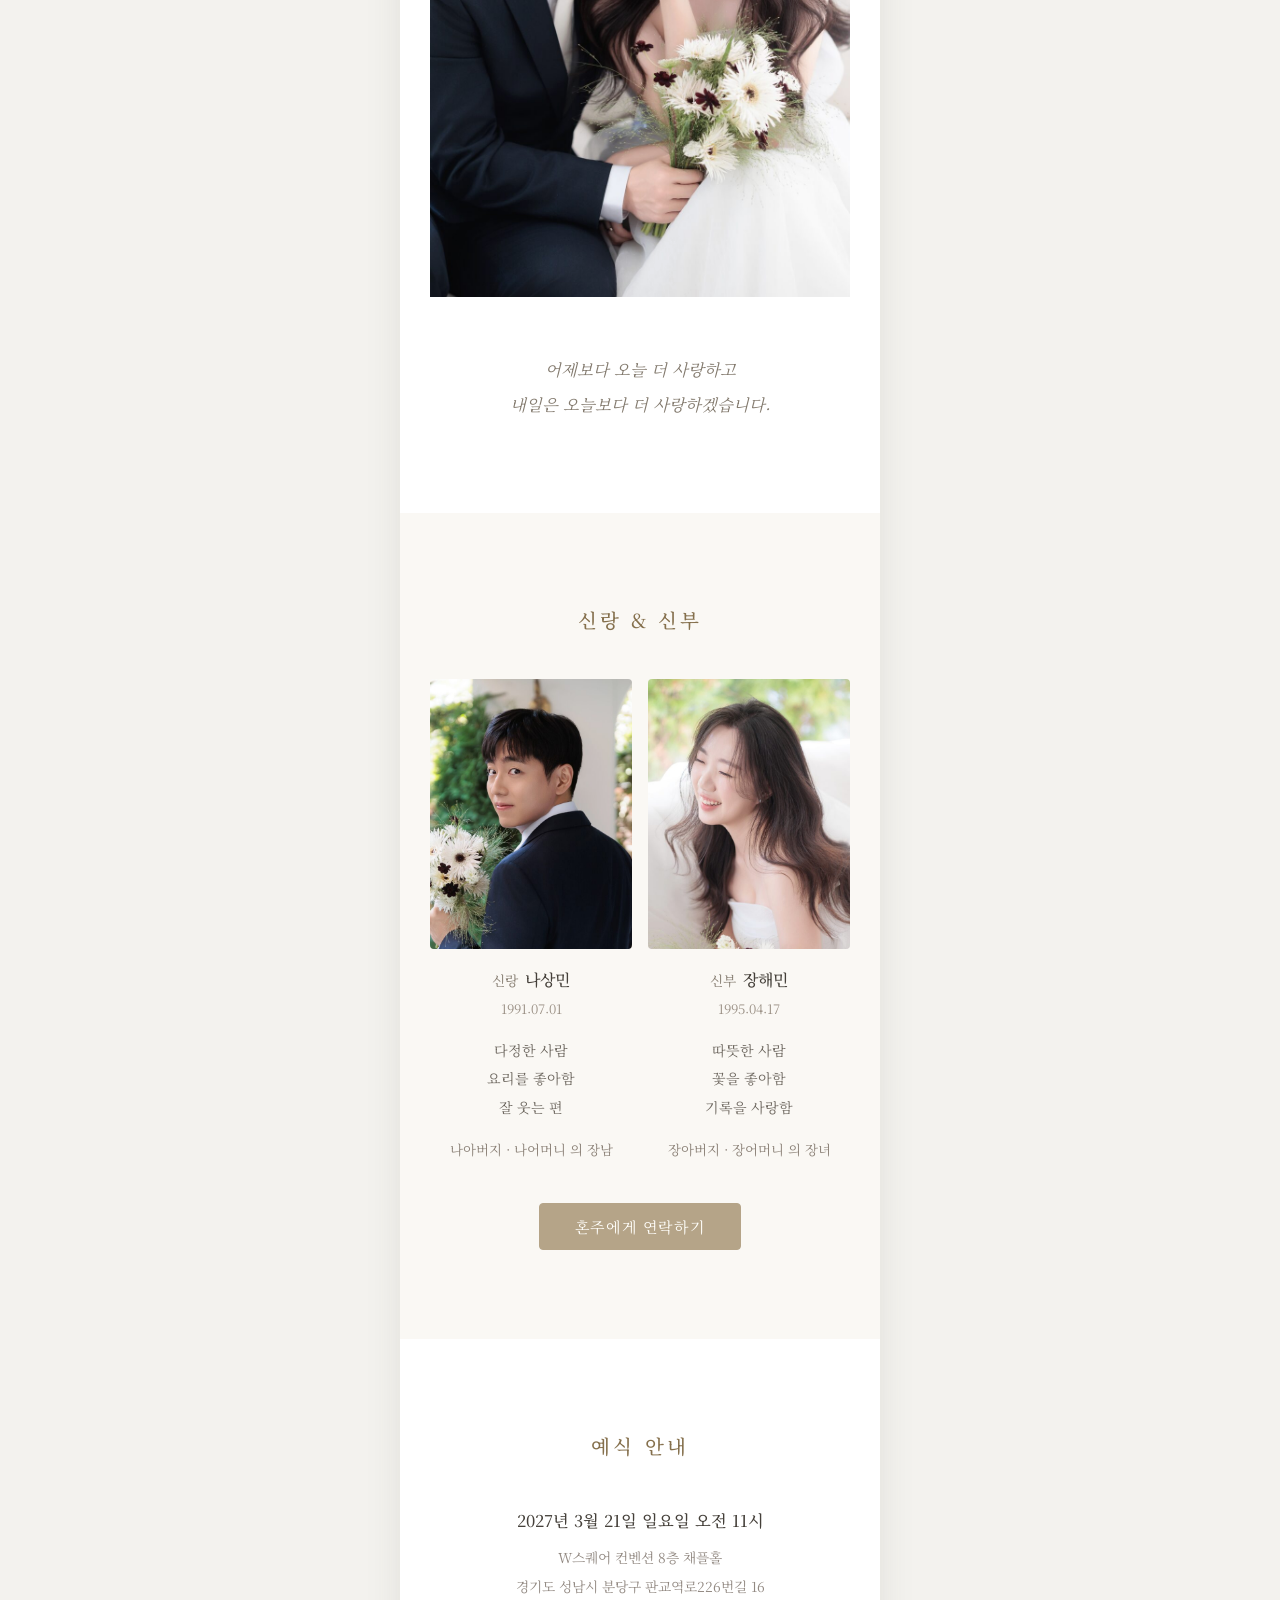
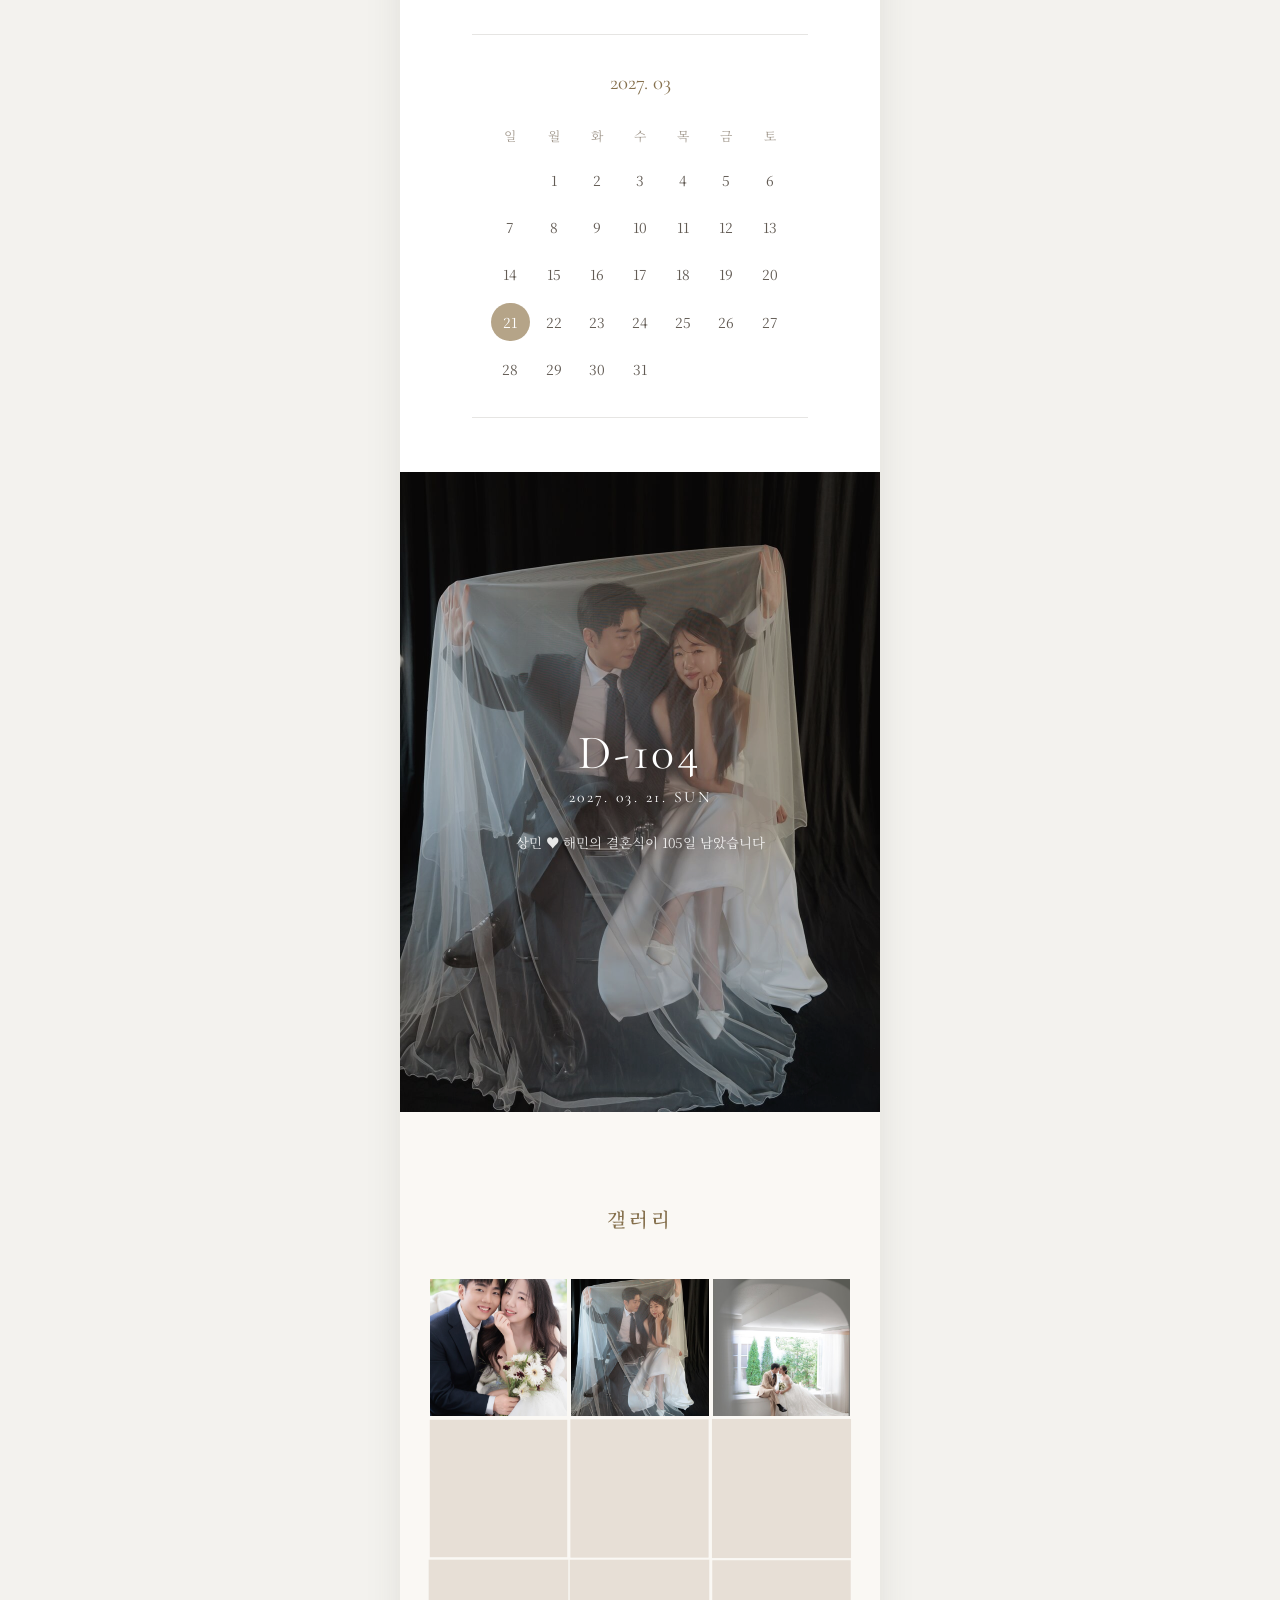
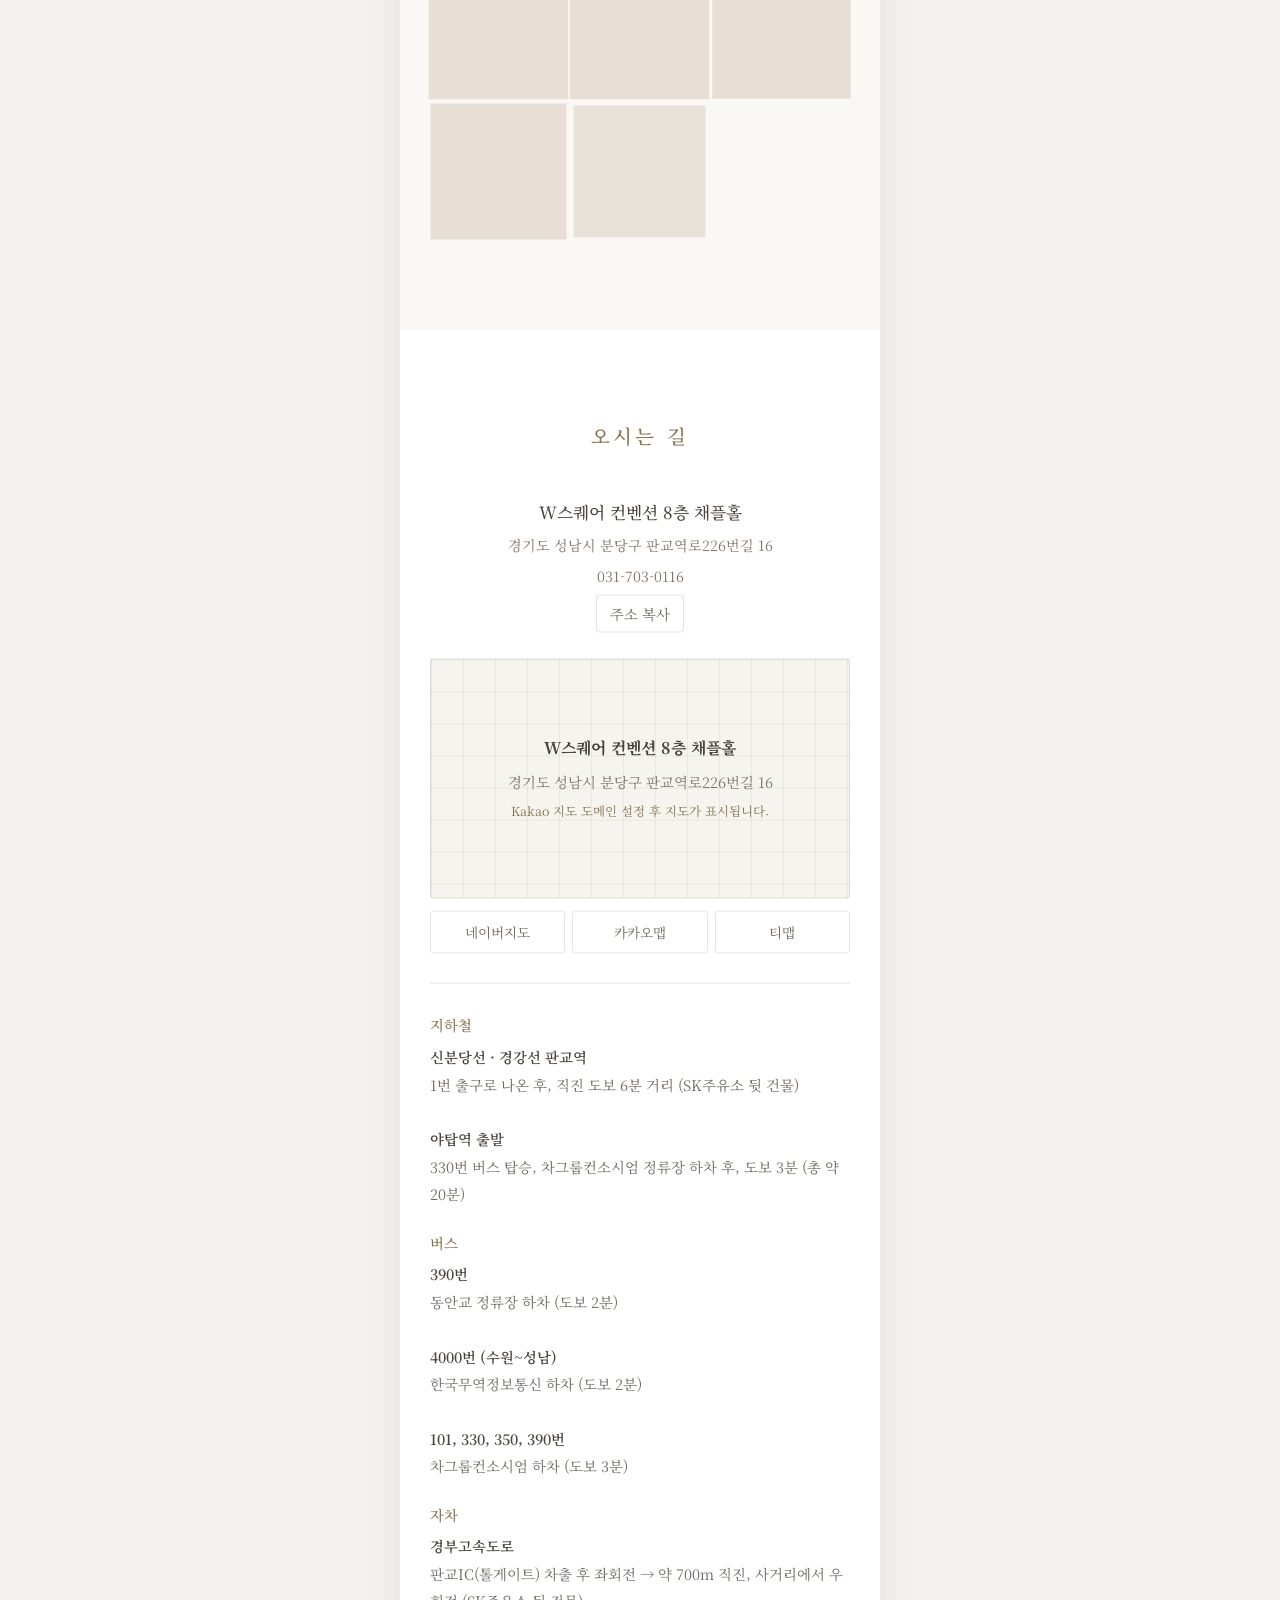
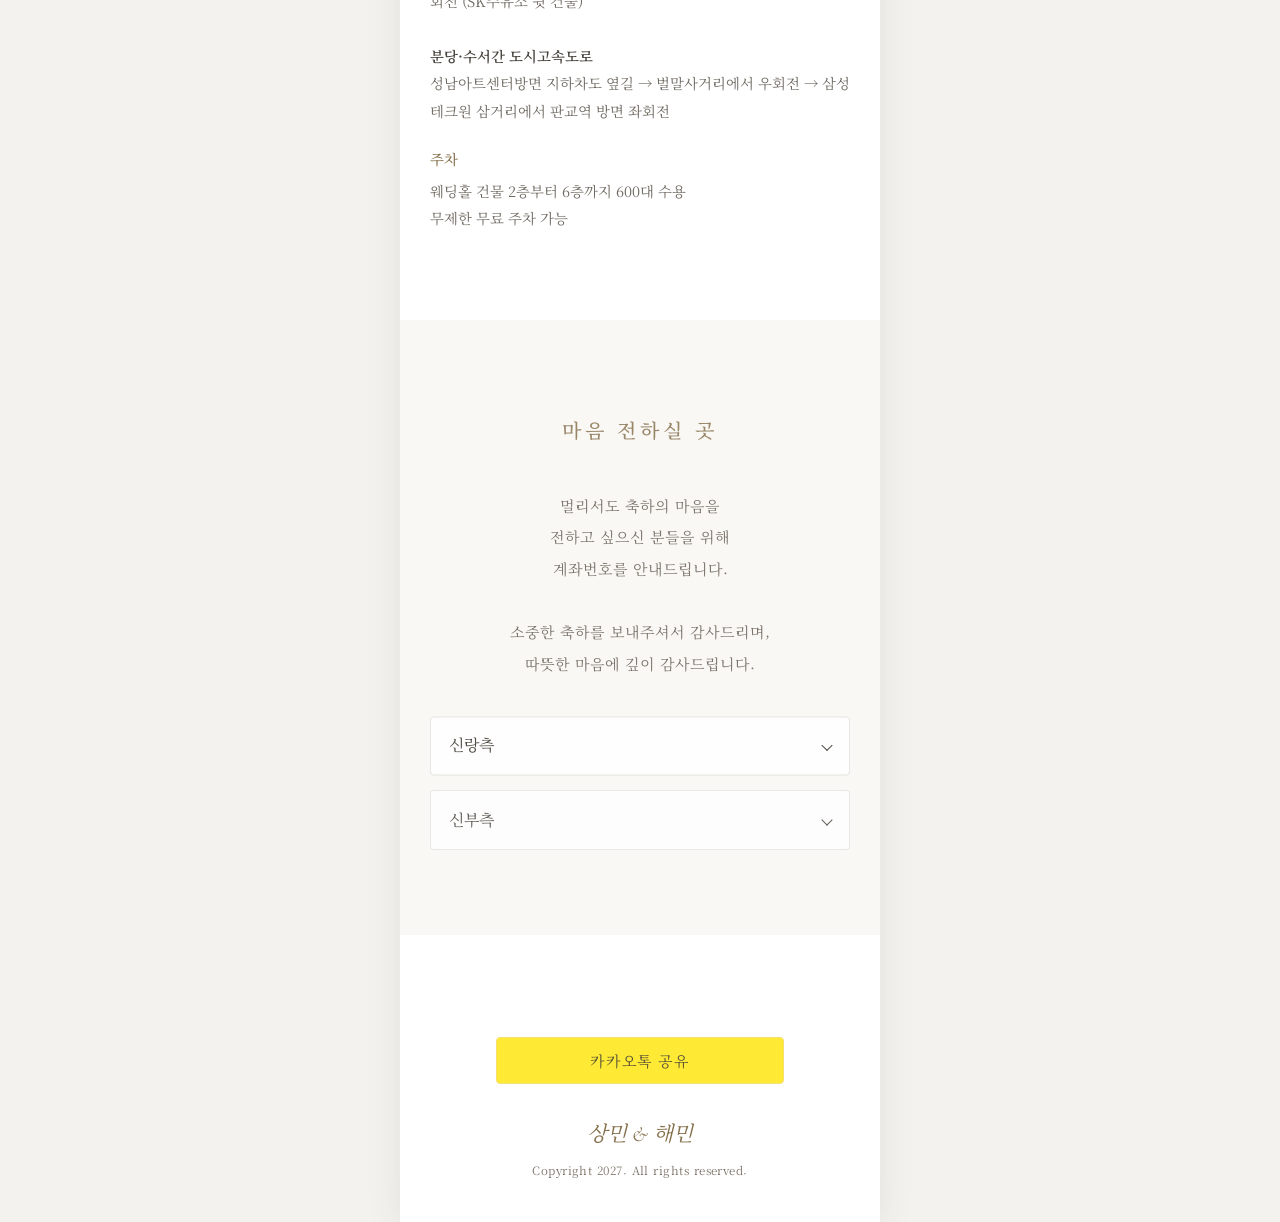
==== commit 1f8430ef: "Deploy reworked directions, remove notices and URL copy button" ====
--- a/index.html
+++ b/index.html
@@ -13,12 +13,12 @@
     <link rel="preconnect" href="https://fonts.googleapis.com" />
     <link rel="preconnect" href="https://fonts.gstatic.com" crossorigin />
     <link
-      href="https://fonts.googleapis.com/css2?family=Cormorant+Garamond:ital,wght@0,400;0,500;1,400;1,500&family=Noto+Serif+KR:wght@400;500&display=swap"
+      href="https://fonts.googleapis.com/css2?family=Cormorant+Garamond:ital,wght@0,400;0,500;1,400;1,500&family=Noto+Serif+KR:wght@400;500;600&display=swap"
       rel="stylesheet"
     />
-    <script type="module" crossorigin src="/assets/main-C-kDYUDB.js"></script>
-    <link rel="modulepreload" crossorigin href="/assets/utils-DjiAZ9pC.js">
-    <link rel="stylesheet" crossorigin href="/assets/main-kmUTt1E7.css">
+    <script type="module" crossorigin src="/assets/main-BixA7VUW.js"></script>
+    <link rel="modulepreload" crossorigin href="/assets/utils-D0PfWn63.js">
+    <link rel="stylesheet" crossorigin href="/assets/main-Wm4U0uTz.css">
   </head>
   <body>
     <div id="app"></div>
--- a/assets/main-Wm4U0uTz.css
+++ b/assets/main-Wm4U0uTz.css
@@ -0,0 +1 @@
+:root{--color-bg: #ffffff;--color-bg-alt: #faf8f4;--color-panel: #ffffff;--color-text: #6d675f;--color-ink: #45403a;--color-text-light: #7d7468;--color-accent: #85704d;--color-accent-soft: #b5a488;--color-line: rgba(80, 70, 62, .14);--font-serif-en: "Cormorant Garamond", "Noto Serif KR", serif;--shadow-soft: 0 14px 34px rgba(72, 64, 56, .1);--max-width: 480px;color:var(--color-text);background:#f3f2ee;font-family:"Noto Serif KR",serif;font-size:16px;line-height:1.8}*{box-sizing:border-box}html{scroll-behavior:smooth;overscroll-behavior-y:none}body{min-width:320px;margin:0 auto;background:#f3f2ee}body.is-locked{position:fixed;right:0;left:0;width:100%;overflow:hidden}button,input,textarea{font:inherit}button{color:inherit}a{color:inherit;text-decoration:none}img{display:block;max-width:100%}#app{width:min(100%,var(--max-width));min-height:100dvh;margin:0 auto;overflow:hidden;background:var(--color-bg);box-shadow:0 0 34px #4840381a}.wedding-section{position:relative;padding:5.6rem 1.875rem;text-align:center}.wedding-section:nth-of-type(2n){background:var(--color-bg-alt)}.section-heading{margin:0 auto 2.6rem}.section-heading h2{margin:0;color:var(--color-accent);font-size:1.22rem;font-weight:500;letter-spacing:.16em}.divider{width:4.5rem;height:1px;margin:1.4rem auto;background:linear-gradient(90deg,transparent,var(--color-accent),transparent)}.text-button,.icon-button,.pill-button,.solid-button{border:1px solid var(--color-line);background:#fff;cursor:pointer;transition:border-color .2s ease,background .2s ease,color .2s ease,transform .2s ease}.text-button:active,.icon-button:active,.pill-button:active,.solid-button:active{transform:translateY(1px)}.pill-button{display:inline-flex;min-height:2.8rem;align-items:center;justify-content:center;gap:.45rem;padding:0 1.25rem;border-radius:4px;color:var(--color-text);font-size:.92rem}.pill-button.primary{border-color:var(--color-accent-soft);background:var(--color-accent-soft);color:#fffefa}.solid-button{display:inline-flex;min-height:2.9rem;align-items:center;justify-content:center;padding:0 2.2rem;border-color:var(--color-accent-soft);border-radius:4px;background:var(--color-accent-soft);color:#fffefa;font-size:.94rem;letter-spacing:.04em}.solid-button.ghost{border-color:var(--color-line);background:#fff;color:var(--color-text)}.icon-button{display:inline-grid;width:2.75rem;height:2.75rem;place-items:center;border-radius:50%}.text-button{display:inline-flex;min-height:2.4rem;align-items:center;justify-content:center;padding:0 .8rem;border-radius:4px;font-size:.9rem}.text-button:hover,.icon-button:hover,.pill-button:hover{border-color:#a58e6cbf;background:#fffefa}.solid-button:hover{background:var(--color-accent);border-color:var(--color-accent)}.solid-button.ghost:hover{background:#fffefa;color:var(--color-ink)}.sr-only{position:absolute;width:1px;height:1px;padding:0;margin:-1px;overflow:hidden;clip:rect(0,0,0,0);white-space:nowrap;border:0}#toast-root{position:fixed;z-index:90;right:max(1rem,calc((100vw - var(--max-width)) / 2 + 1rem));bottom:1.25rem;left:max(1rem,calc((100vw - var(--max-width)) / 2 + 1rem));pointer-events:none}.toast{width:fit-content;max-width:100%;margin:0 auto;padding:.75rem 1rem;border:1px solid rgba(47,52,48,.08);border-radius:8px;background:#2f3430eb;color:#fff;font-size:.92rem;box-shadow:var(--shadow-soft);animation:toast-in .22s ease}@keyframes toast-in{0%{opacity:0;transform:translateY(12px)}to{opacity:1;transform:translateY(0)}}.modal-layer{position:fixed;z-index:80;inset:0;display:grid;align-items:end;justify-items:center;padding:1rem max(1rem,calc((100vw - var(--max-width)) / 2 + 1rem));background:#2f34306b;opacity:0;pointer-events:none;transition:opacity .22s ease}.modal-layer.is-open{opacity:1;pointer-events:auto}.bottom-sheet{width:min(100%,var(--max-width));max-height:min(84dvh,720px);overflow:hidden;border-radius:18px 18px 0 0;background:var(--color-panel);box-shadow:var(--shadow-soft);transform:translateY(100%);transition:transform .28s ease}.modal-layer.is-open .bottom-sheet{transform:translateY(0)}.sheet-header{display:flex;align-items:center;justify-content:space-between;gap:1rem;padding:1.1rem 1.2rem .8rem;border-bottom:1px solid var(--color-line)}.sheet-header h3{margin:0;color:var(--color-ink);font-size:1.08rem}.sheet-body{max-height:calc(min(84dvh,720px) - 4rem);overflow:auto;padding:1.2rem}.form-grid{display:grid;gap:.9rem;text-align:left}.form-field{display:grid;gap:.35rem;color:var(--color-ink);font-size:.94rem}.form-field input,.form-field textarea{width:100%;min-height:2.75rem;padding:.7rem .8rem;border:1px solid var(--color-line);border-radius:6px;background:#fff;color:var(--color-ink)}.form-field textarea{min-height:7rem;resize:vertical}.radio-group,.checkbox-row{display:flex;flex-wrap:wrap;gap:.6rem}.radio-group label,.checkbox-row{align-items:center}.radio-group label{display:inline-flex;min-height:2.5rem;padding:0 .75rem;border:1px solid var(--color-line);border-radius:6px;background:#fff;gap:.35rem}.checkbox-row{display:flex;color:var(--color-text);font-size:.9rem}.submit-row{display:flex;justify-content:flex-end;margin-top:.4rem}@media(prefers-reduced-motion:reduce){html{scroll-behavior:auto}*,*:before,*:after{animation-duration:.01ms!important;animation-iteration-count:1!important;scroll-behavior:auto!important;transition-duration:.01ms!important}.reveal{opacity:1!important;transform:none}.cover-image,.cover-overlay,.cover-script,.cover-content h1,.cover-date,.cover-place{opacity:1;transform:none}}.cover-section{position:relative;display:grid;min-height:100vh;min-height:100svh;overflow:hidden;text-align:center;color:#fff}.cover-image,.cover-overlay{position:absolute;inset:0}.cover-image{width:100%;height:100%;object-fit:cover;transform-origin:50% 44%;will-change:transform;animation:cover-image-drift 12s ease-out both}.cover-overlay{background:linear-gradient(180deg,#1e1b180f 0% 52%,#1e1b188f);opacity:0;animation:cover-overlay-in 1.8s ease .15s forwards}.cover-content{position:relative;z-index:1;display:grid;width:100%;min-height:100vh;min-height:100svh;align-content:end;gap:.3rem;padding:4rem 2rem calc(5.4rem + env(safe-area-inset-bottom));text-shadow:0 1px 16px rgba(0,0,0,.32)}.cover-script{margin:0 0 .4rem;color:#fdfaf4;font-family:var(--font-serif-en);font-size:clamp(2.6rem,12vw,3.4rem);font-style:italic;font-weight:400;line-height:1.1;letter-spacing:.02em}.cover-script .letter{display:inline-block;white-space:pre;will-change:transform,opacity}.cover-date{margin:0;color:#fdfaf4eb;font-family:var(--font-serif-en);font-size:.98rem;letter-spacing:.14em}.cover-title{margin:1.5rem 0 0;color:#fffffff0;font-size:1.06rem;font-weight:400;letter-spacing:.12em}.cover-title span{color:#ffffff9e}.cover-place{margin:.15rem 0 0;color:#fffc;font-size:.84rem;line-height:1.7;letter-spacing:.02em}.petal{position:absolute;z-index:1;top:0;display:block;border-radius:100% 4px 100% 100%;background:linear-gradient(135deg,#fff8eee6,#e9d4babf);opacity:0;pointer-events:none;will-change:transform,opacity}.bgm-toggle{position:fixed;z-index:50;top:max(1rem,env(safe-area-inset-top));right:max(1rem,calc((100vw - var(--max-width)) / 2 + 1rem));width:2.15rem;height:2.15rem;border-color:transparent;background:#ffffffad;color:#5c5752;font-size:.86rem;box-shadow:0 10px 22px #2f343024}.scroll-hint{position:absolute;z-index:1;bottom:max(1.1rem,env(safe-area-inset-bottom));left:50%;display:grid;justify-items:center;color:#fffefad9;opacity:0;transform:translate(-50%);animation:hint-in .8s ease 2.6s forwards}.scroll-hint i{width:.62rem;height:.62rem;border-right:1px solid currentColor;border-bottom:1px solid currentColor;transform:rotate(45deg);animation:hint-arrow 1.4s ease-in-out infinite}@keyframes hint-in{to{opacity:1}}@keyframes hint-arrow{50%{transform:translateY(6px) rotate(45deg)}}@keyframes cover-image-drift{0%{transform:scale(1.07) translate3d(0,1rem,0)}to{transform:scale(1.01) translate3d(-.3rem,-.25rem,0)}}@keyframes cover-overlay-in{to{opacity:1}}.greeting-body{max-width:34rem;margin:0 auto}.greeting-message{margin:0;color:#6e675f;font-size:.98rem;line-height:2.3}.greeting-photo{width:100%;margin:3.4rem auto 0;overflow:hidden}.greeting-photo img{width:100%;aspect-ratio:3 / 4;object-fit:cover;filter:saturate(.92) brightness(1.03)}.quote-block{margin-top:3.4rem}.quote-block blockquote{margin:0;color:#837a6e;font-size:1.02rem;font-style:italic;line-height:2.2}.quote-block cite{display:block;margin-top:.9rem;color:var(--color-text-light);font-size:.84rem;font-style:normal}.contact-list{display:grid;gap:.7rem}.contact-card{display:grid;grid-template-columns:1fr auto;align-items:center;gap:.75rem;padding:.85rem;border:1px solid var(--color-line);border-radius:4px;background:#fff}.contact-card div,.contact-card nav{display:flex;align-items:center;gap:.5rem}.contact-card div{min-width:0;text-align:left}.contact-card span{color:var(--color-text-light);font-size:.78rem;white-space:nowrap}.contact-card strong{color:var(--color-ink);font-size:.98rem}.couple-grid{display:grid;grid-template-columns:repeat(2,minmax(0,1fr));gap:1rem;margin-bottom:2.6rem}.couple-card{min-width:0}.couple-photo-wrap{width:100%;aspect-ratio:3 / 4;margin:0 auto 1.1rem;overflow:hidden;border-radius:4px;background:#ece5dd}.couple-photo-wrap img{width:100%;height:100%;object-fit:cover}.couple-label,.couple-birth,.couple-family{margin:0}.couple-label{color:#857c70;font-size:.86rem}.couple-label strong{margin-left:.2rem;color:var(--color-ink);font-size:1rem;font-weight:500}.couple-birth{margin-top:.15rem;color:#9b9186;font-size:.82rem}.couple-card ul{display:grid;gap:.3rem;padding:0;margin:1.1rem 0 0;list-style:none;color:#6d675f;font-size:.88rem;line-height:1.7}.couple-family{margin-top:1.1rem;color:#8b8177;font-size:.84rem}.interview-body{display:grid;gap:1.6rem;justify-items:center}.interview-body p{margin:0;color:#6e675f;font-size:.96rem;line-height:2.1}.interview-list{display:grid;gap:1.4rem;text-align:left}.interview-item{display:grid;gap:.5rem}.interview-q{margin:0;color:var(--color-ink);font-size:.96rem;font-weight:500}.interview-q span{margin-right:.25rem;color:var(--color-accent)}.interview-a{margin:0;color:var(--color-text);font-size:.92rem;line-height:1.9}.wedding-info{display:grid;gap:.3rem;margin:0 0 2.2rem}.wedding-info strong{margin-bottom:.3rem;color:var(--color-ink);font-size:1.02rem;font-weight:500}.wedding-info span{color:#928982;font-size:.86rem}.calendar-card{max-width:21rem;margin:0 auto;padding:1.8rem 1.2rem;border-top:1px solid var(--color-line);border-bottom:1px solid var(--color-line)}.calendar-month{margin-bottom:1.4rem;color:var(--color-accent);font-family:var(--font-serif-en);font-size:1.3rem}.calendar-weekdays,.calendar-days{display:grid;grid-template-columns:repeat(7,minmax(0,1fr));gap:.55rem .3rem}.calendar-weekdays{margin-bottom:.9rem;color:#a39a8f;font-size:.8rem}.calendar-days span{display:grid;aspect-ratio:1;place-items:center;border-radius:50%;color:#625b54;font-size:.86rem}.calendar-days .wedding-day{background:var(--color-accent-soft);color:#fff}.dday-photo{position:relative;width:calc(100% + 3.75rem);margin:3.4rem -1.875rem -5.6rem;overflow:hidden}.dday-photo img{width:100%;aspect-ratio:3 / 4;object-fit:cover;filter:saturate(.92) brightness(.9)}.dday-overlay{position:absolute;inset:0;display:grid;align-content:center;gap:.4rem;background:#1e1b182e;color:#fff;text-shadow:0 1px 14px rgba(0,0,0,.35)}.dday-overlay strong{font-family:var(--font-serif-en);font-size:3rem;font-weight:400;letter-spacing:.06em;line-height:1}.dday-overlay p{margin:0}.dday-date{font-family:var(--font-serif-en);font-size:.98rem;letter-spacing:.16em}#dday-message{margin-top:.8rem;color:#ffffffe0;font-size:.84rem}.gallery-grid{display:grid;grid-template-columns:repeat(3,minmax(0,1fr));gap:.25rem}.gallery-thumb{position:relative;aspect-ratio:1;overflow:hidden;padding:0;border:0;border-radius:0;background:#e7dfd6;cursor:pointer}.gallery-thumb img{width:100%;height:100%;object-fit:cover;transition:transform .25s ease}.gallery-thumb:active img,.gallery-thumb:hover img{transform:scale(1.04)}.lightbox{position:fixed;z-index:85;inset:0;display:grid;grid-template-columns:3.1rem 1fr 3.1rem;align-items:center;justify-items:center;padding:4.6rem max(.9rem,calc((100vw - var(--max-width)) / 2 + .9rem)) 3rem;background:#161817f0;visibility:hidden;opacity:0;pointer-events:none;touch-action:none;transition:opacity .2s ease,visibility 0s linear .2s}.lightbox.is-open{visibility:visible;opacity:1;pointer-events:auto;transition:opacity .2s ease,visibility 0s}.lightbox-image{max-height:calc(100dvh - 8rem);border-radius:4px;object-fit:contain;box-shadow:0 16px 48px #00000059}.lightbox .icon-button{border-color:#fff3;background:#ffffff1f;color:#fff}.lightbox-close{position:absolute;top:max(1rem,env(safe-area-inset-top));right:max(1rem,calc((100vw - var(--max-width)) / 2 + 1rem))}.lightbox-count{position:absolute;bottom:max(1rem,env(safe-area-inset-bottom));left:0;right:0;margin:0;color:#ffffffd1;text-align:center}.timeline-list{position:relative;display:grid;gap:2.4rem;text-align:left}.timeline-list:before{position:absolute;top:.5rem;bottom:.5rem;left:50%;width:1px;background:#a58e6c59;content:""}.timeline-item{position:relative;display:grid;grid-template-columns:1fr;gap:.8rem}.timeline-dot{position:absolute;left:50%;width:.55rem;height:.55rem;margin-top:.55rem;border-radius:50%;background:var(--color-accent);transform:translate(-50%)}.timeline-content{width:calc(50% - 1.25rem);text-align:center}.timeline-item:nth-child(2n) .timeline-content{margin-left:calc(50% + 1.25rem)}.timeline-content time{color:var(--color-accent);font-family:var(--font-serif-en);font-size:.86rem;letter-spacing:.06em}.timeline-content h3{margin:.15rem 0 .35rem;color:var(--color-ink);font-size:.98rem;font-weight:500}.timeline-content p{margin:0;font-size:.86rem;line-height:1.8}.timeline-content img{width:100%;margin-top:.8rem;border-radius:4px}.notice-grid{display:grid;gap:.75rem}.notice-card{padding:1.4rem 1rem;border:1px solid var(--color-line);border-radius:4px;background:var(--color-panel)}.notice-card span{display:grid;width:2.2rem;height:2.2rem;place-items:center;margin:0 auto .65rem;border-radius:50%;background:#a58e6c24;color:var(--color-accent);font-weight:700}.notice-card h3{margin:0 0 .35rem;color:var(--color-ink);font-size:.98rem;font-weight:500}.notice-card p{margin:0;font-size:.88rem}.location-card{display:grid;gap:.35rem;justify-items:center;margin-bottom:1.6rem}.location-card h3,.location-card p{margin:0}.location-card h3{color:var(--color-ink);font-size:1.05rem;font-weight:500}.location-card p,.venue-tel{color:var(--color-text-light);font-size:.88rem}.map-box,.map-fallback{height:15rem;overflow:hidden;border:1px solid var(--color-line);border-radius:4px;background:var(--color-panel)}.map-fallback{display:grid;align-content:center;gap:.35rem;padding:1rem;background:linear-gradient(90deg,rgba(84,79,74,.08) 1px,transparent 1px),linear-gradient(rgba(84,79,74,.08) 1px,transparent 1px),#f5f4ee;background-size:2rem 2rem}.map-fallback strong{color:var(--color-ink)}.map-fallback span{color:var(--color-text-light);font-size:.9rem}.map-fallback small{color:var(--color-accent);font-size:.78rem}.nav-buttons{display:grid;grid-template-columns:repeat(3,minmax(0,1fr));gap:.45rem;margin-top:.8rem}.nav-buttons .pill-button{min-height:2.65rem;padding:0 .45rem;font-size:.85rem}.transport-list{display:grid;gap:1.4rem;padding:1.8rem 0 0;margin:1.8rem 0 0;border-top:1px solid var(--color-line);list-style:none;text-align:left}.transport-list li{display:grid;gap:.3rem}.transport-list strong{color:var(--color-accent);font-size:.9rem;font-weight:500}.transport-list span{font-size:.9rem;line-height:1.9}.transport-list b{color:var(--color-ink);font-weight:600}.account-intro{margin:0 0 2.4rem;color:#6e675f;font-size:.94rem;line-height:2.1}.account-list{display:grid;gap:.75rem}.account-group{overflow:hidden;border:1px solid var(--color-line);border-radius:4px;background:#fff;text-align:left}.account-trigger{display:grid;width:100%;min-height:3.4rem;grid-template-columns:1fr auto;align-items:center;gap:.75rem;padding:.9rem 1.1rem;border:0;background:transparent;color:var(--color-ink);text-align:left;cursor:pointer}.account-trigger i{width:.5rem;height:.5rem;border-right:1px solid currentColor;border-bottom:1px solid currentColor;transform:rotate(45deg);transition:transform .2s ease}.account-trigger[aria-expanded=true] i{transform:rotate(225deg)}.account-panel{padding:0 1.1rem .9rem}.account-row{display:grid;grid-template-columns:1fr auto auto;align-items:center;gap:.55rem;padding:.8rem 0;border-top:1px solid var(--color-line)}.account-row div{min-width:0}.account-row strong,.account-row span{display:block;overflow-wrap:anywhere}.account-row strong{color:var(--color-ink);font-size:.9rem;font-weight:500}.account-row span{color:var(--color-text-light);font-size:.8rem}.pay-button{border-color:#f0cf4d;background:#ffe15b;color:#381f00}.rsvp-box{display:grid;gap:1.8rem;justify-items:center}.rsvp-box p{margin:0;color:#6e675f;font-size:.94rem;line-height:2.1}fieldset{padding:0;margin:0;border:0}legend{margin-bottom:.35rem;color:var(--color-ink)}.guestbook-list{display:grid;gap:.75rem;margin-bottom:1rem;text-align:left}.guestbook-card{display:grid;gap:.55rem;padding:1rem;border:1px solid var(--color-line);border-radius:4px;background:var(--color-panel)}.guestbook-card div{display:flex;align-items:center;justify-content:space-between;gap:.75rem}.guestbook-card strong{color:var(--color-ink)}.guestbook-card time{flex:0 0 auto;color:var(--color-text-light);font-size:.78rem}.guestbook-card p,.guestbook-empty{margin:0;overflow-wrap:anywhere;white-space:pre-wrap}.guestbook-card .text-button{justify-self:end}.guestbook-more{margin-right:.4rem;margin-bottom:1rem}.footer-section{padding:5.6rem 0 0;background:var(--color-bg);text-align:center}.footer-bottom{padding:.4rem 1.875rem max(2.6rem,env(safe-area-inset-bottom))}.footer-actions{display:grid;gap:.6rem;max-width:18rem;margin:0 auto 2.4rem}.footer-section .kakao-share{border-color:#f3d54e;background:#fee500;color:#2f2400}.footer-section .kakao-share:hover{background:#f7dc0a;border-color:#eecf10}.footer-logo{margin:0 0 .4rem;color:var(--color-accent);font-family:var(--font-serif-en);font-size:1.3rem;font-style:italic}.footer-copy{margin:0;color:var(--color-text-light);font-size:.72rem;letter-spacing:.04em}@media(max-width:374px){.wedding-section{padding-right:1.1rem;padding-left:1.1rem}.cover-script{font-size:2.2rem}.contact-card,.account-row{grid-template-columns:1fr}.contact-card nav{width:100%}.contact-card nav .text-button,.account-row .text-button{flex:1;width:100%}.nav-buttons{grid-template-columns:1fr}.dday-photo{width:calc(100% + 2.2rem);margin-right:-1.1rem;margin-left:-1.1rem}}
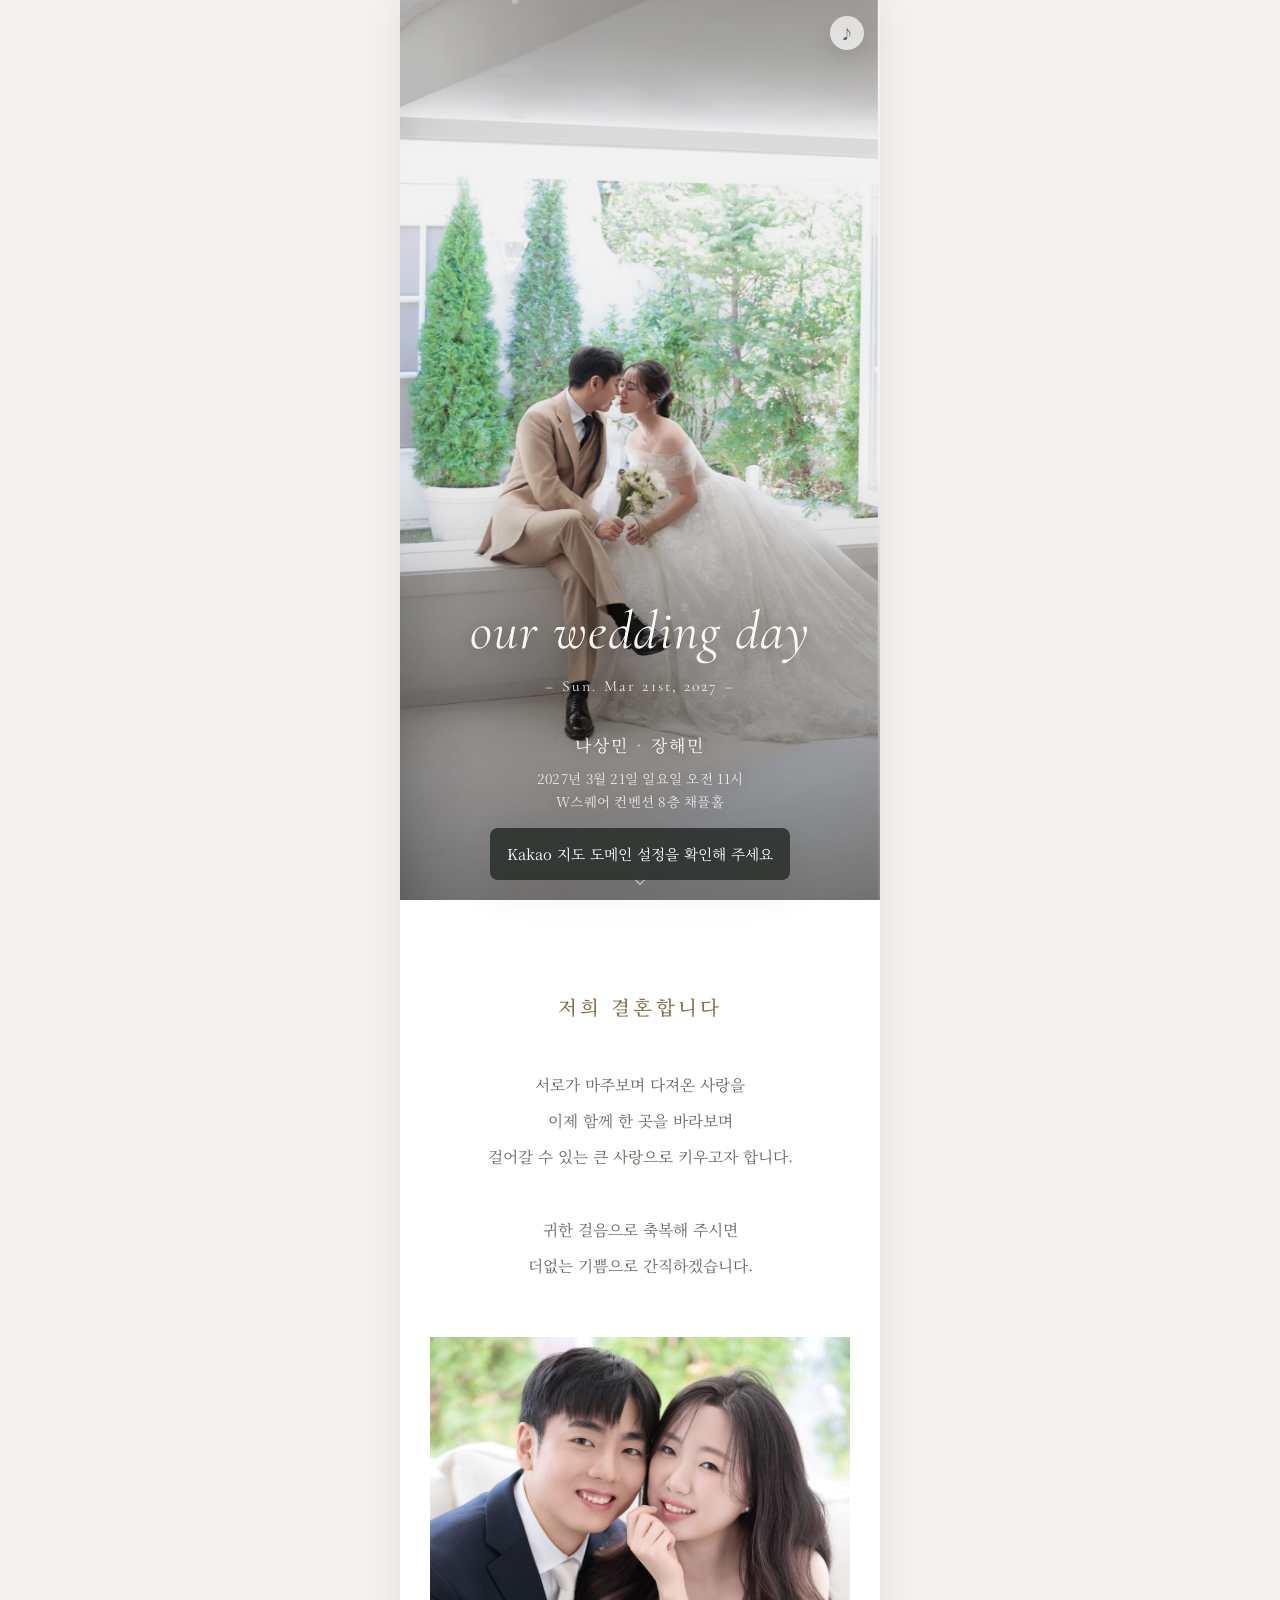
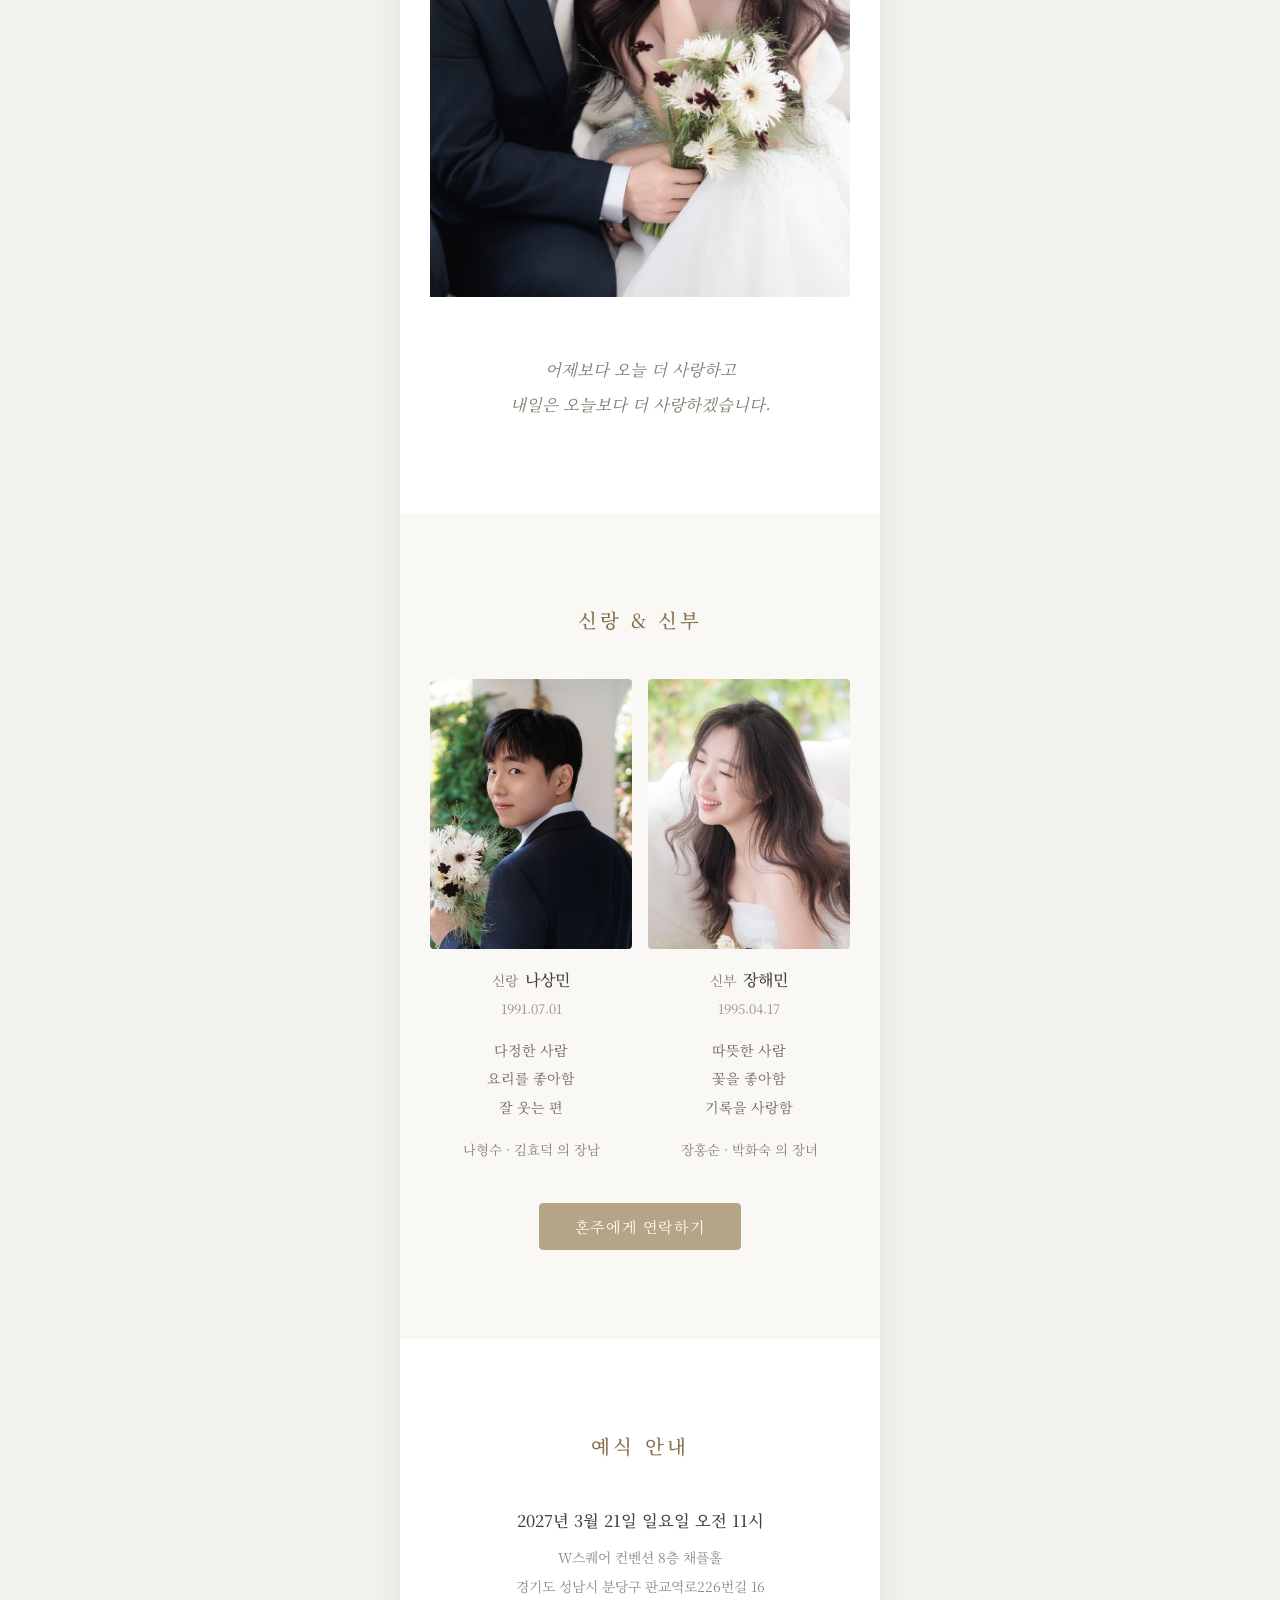
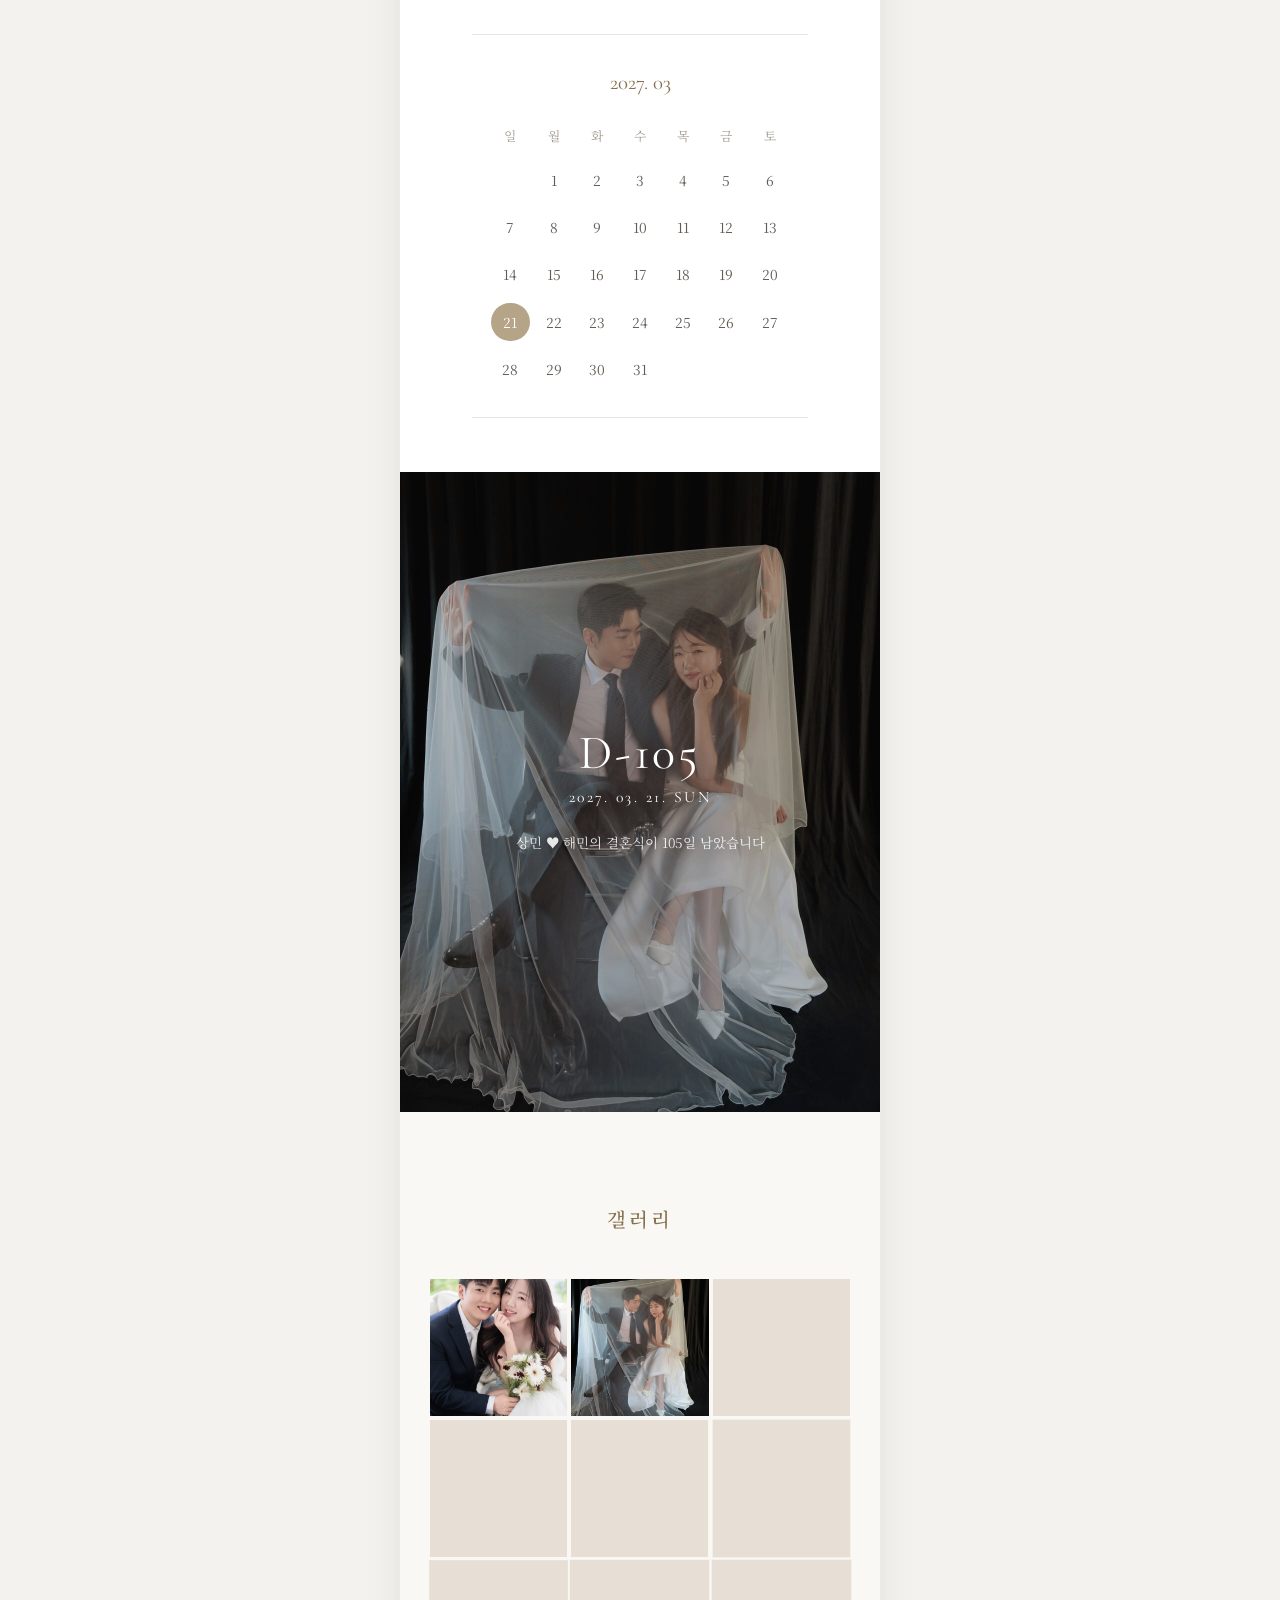
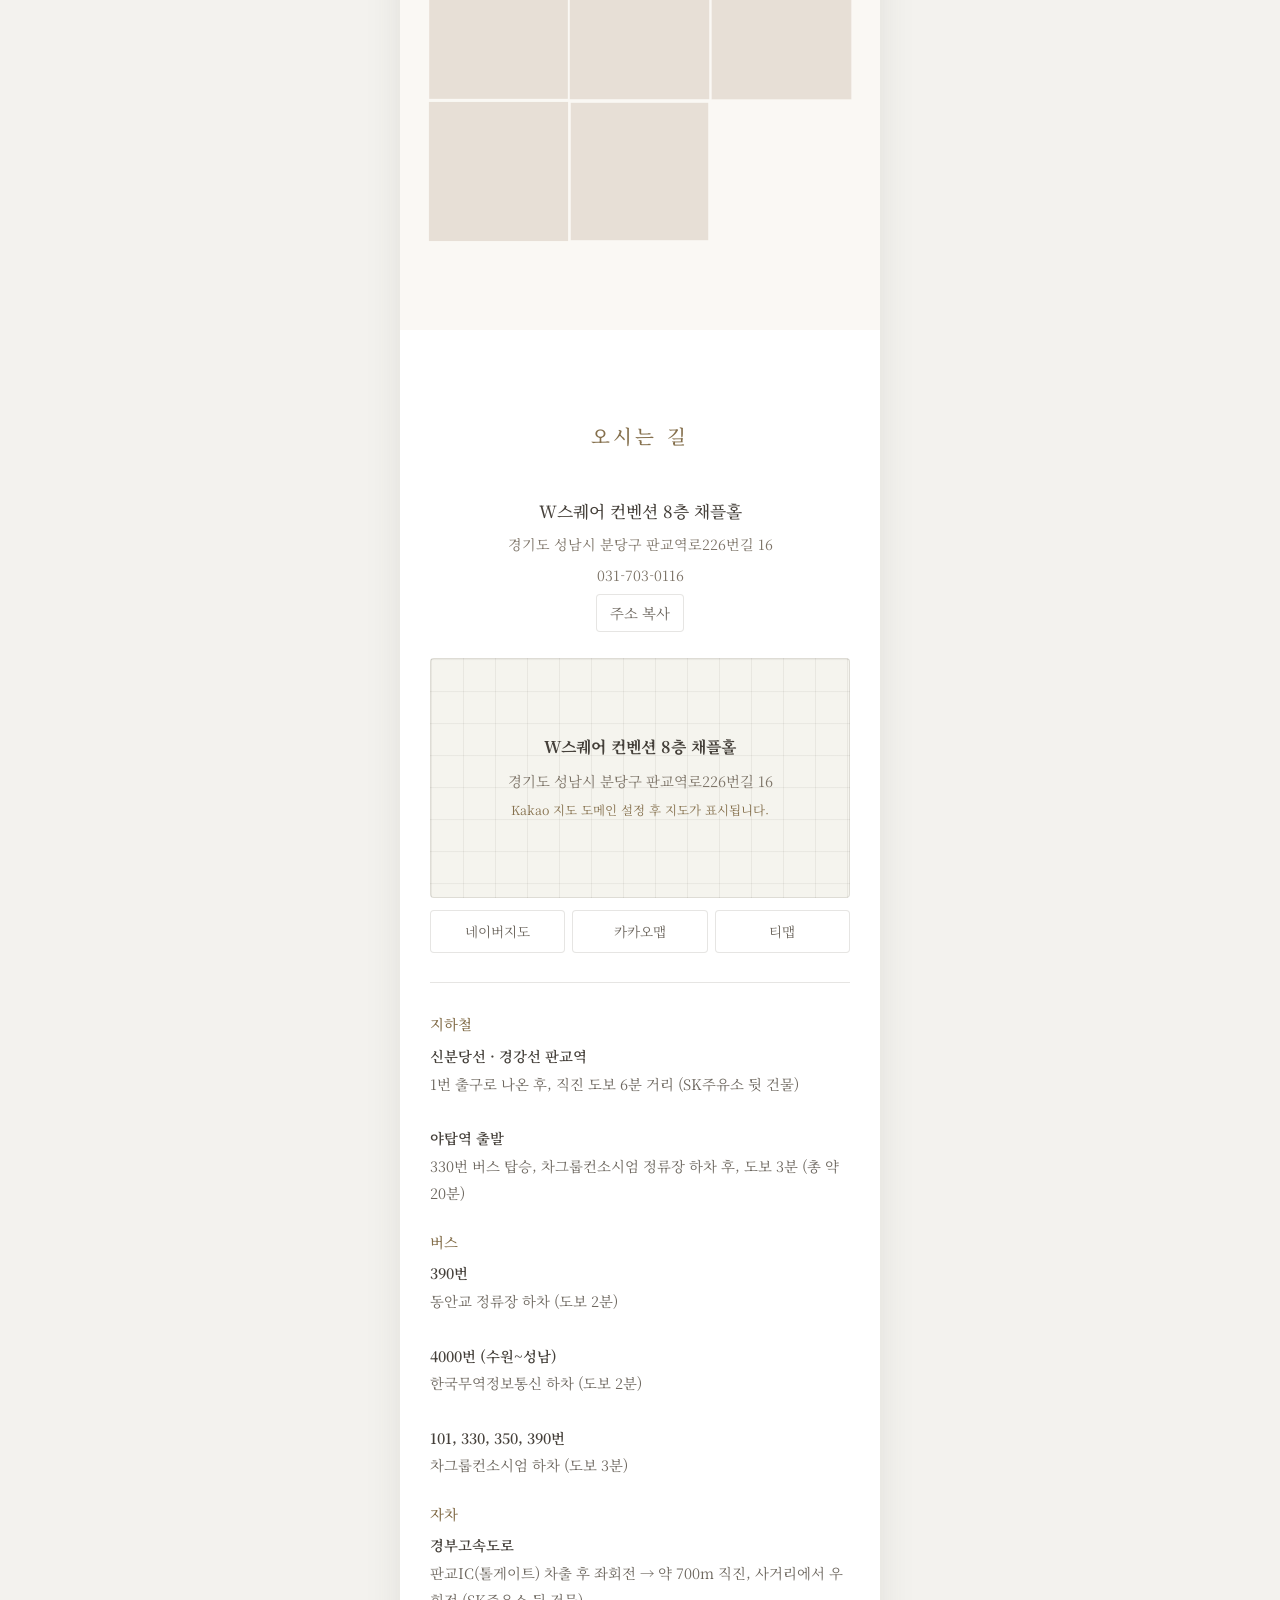
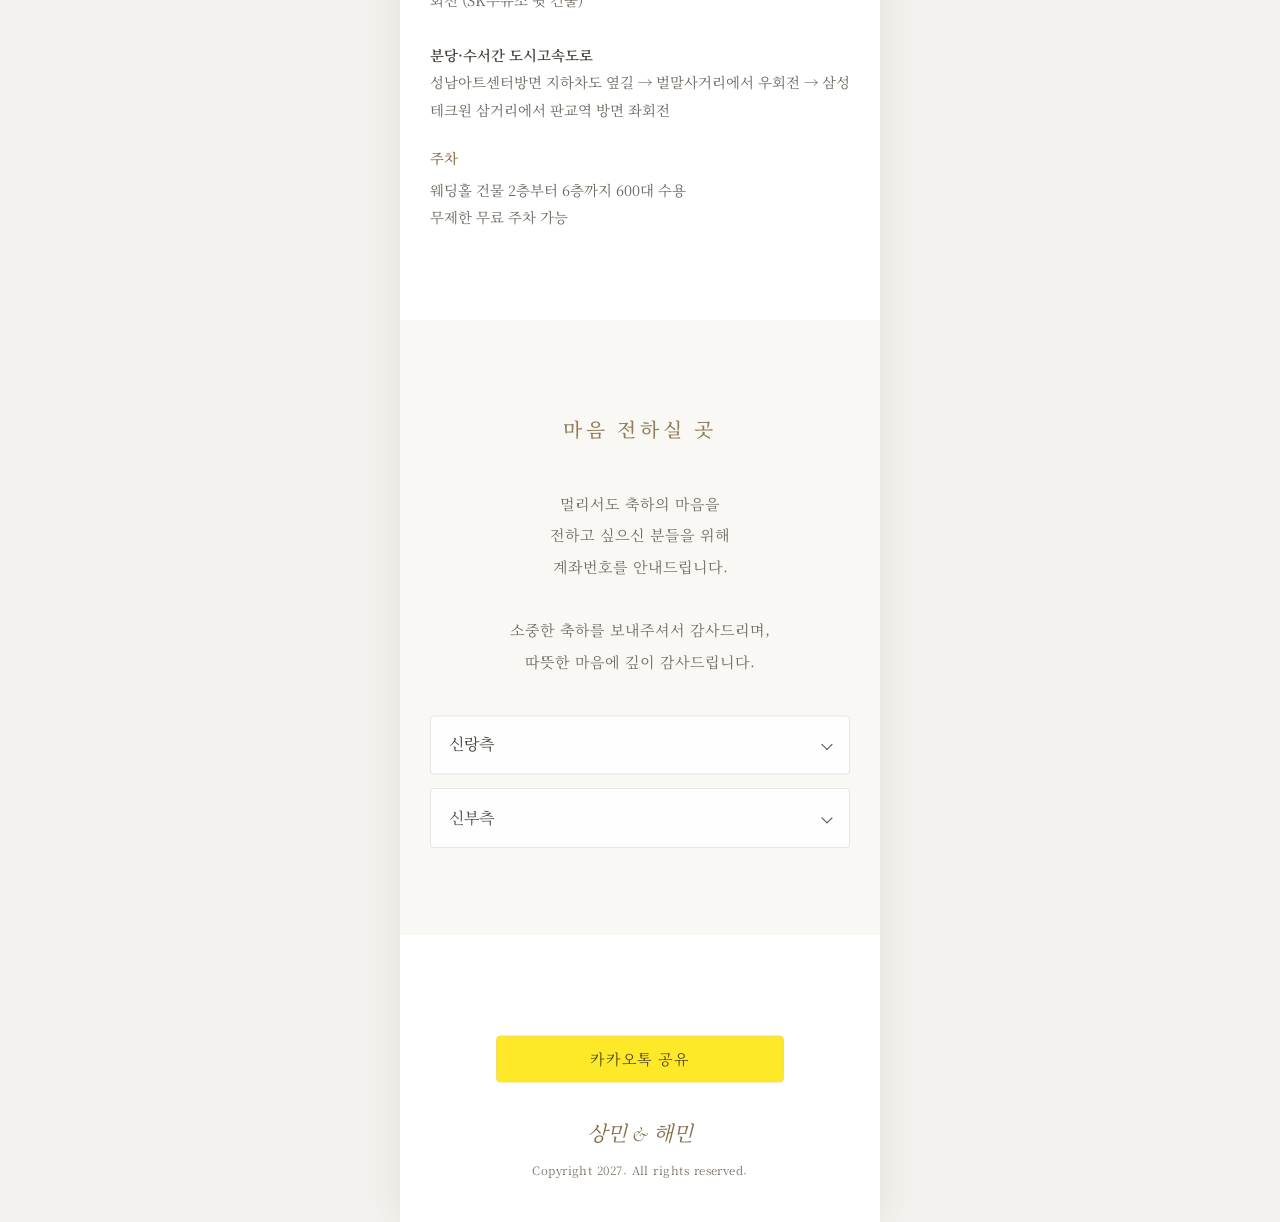
==== commit e0c7f3ce: "Deploy bride's parents info and remove unused section code Co-Authored-By: Claude Opus 5.5 <noreply@" ====
--- a/index.html
+++ b/index.html
@@ -16,9 +16,9 @@
       href="https://fonts.googleapis.com/css2?family=Cormorant+Garamond:ital,wght@0,400;0,500;1,400;1,500&family=Noto+Serif+KR:wght@400;500;600&display=swap"
       rel="stylesheet"
     />
-    <script type="module" crossorigin src="/assets/main-BixA7VUW.js"></script>
-    <link rel="modulepreload" crossorigin href="/assets/utils-D0PfWn63.js">
-    <link rel="stylesheet" crossorigin href="/assets/main-Wm4U0uTz.css">
+    <script type="module" crossorigin src="/assets/main-QCF-1kNq.js"></script>
+    <link rel="modulepreload" crossorigin href="/assets/utils-FC9llbqw.js">
+    <link rel="stylesheet" crossorigin href="/assets/main-B7IrYRgU.css">
   </head>
   <body>
     <div id="app"></div>
--- a/assets/main-B7IrYRgU.css
+++ b/assets/main-B7IrYRgU.css
@@ -0,0 +1 @@
+:root{--color-bg: #ffffff;--color-bg-alt: #faf8f4;--color-panel: #ffffff;--color-text: #6d675f;--color-ink: #45403a;--color-text-light: #7d7468;--color-accent: #85704d;--color-accent-soft: #b5a488;--color-line: rgba(80, 70, 62, .14);--font-serif-en: "Cormorant Garamond", "Noto Serif KR", serif;--shadow-soft: 0 14px 34px rgba(72, 64, 56, .1);--max-width: 480px;color:var(--color-text);background:#f3f2ee;font-family:"Noto Serif KR",serif;font-size:16px;line-height:1.8}*{box-sizing:border-box}html{scroll-behavior:smooth;overscroll-behavior-y:none}body{min-width:320px;margin:0 auto;background:#f3f2ee}body.is-locked{position:fixed;right:0;left:0;width:100%;overflow:hidden}button,input,textarea{font:inherit}button{color:inherit}a{color:inherit;text-decoration:none}img{display:block;max-width:100%}#app{width:min(100%,var(--max-width));min-height:100dvh;margin:0 auto;overflow:hidden;background:var(--color-bg);box-shadow:0 0 34px #4840381a}.wedding-section{position:relative;padding:5.6rem 1.875rem;text-align:center}.wedding-section:nth-of-type(2n){background:var(--color-bg-alt)}.section-heading{margin:0 auto 2.6rem}.section-heading h2{margin:0;color:var(--color-accent);font-size:1.22rem;font-weight:500;letter-spacing:.16em}.divider{width:4.5rem;height:1px;margin:1.4rem auto;background:linear-gradient(90deg,transparent,var(--color-accent),transparent)}.text-button,.icon-button,.pill-button,.solid-button{border:1px solid var(--color-line);background:#fff;cursor:pointer;transition:border-color .2s ease,background .2s ease,color .2s ease,transform .2s ease}.text-button:active,.icon-button:active,.pill-button:active,.solid-button:active{transform:translateY(1px)}.pill-button{display:inline-flex;min-height:2.8rem;align-items:center;justify-content:center;gap:.45rem;padding:0 1.25rem;border-radius:4px;color:var(--color-text);font-size:.92rem}.pill-button.primary{border-color:var(--color-accent-soft);background:var(--color-accent-soft);color:#fffefa}.solid-button{display:inline-flex;min-height:2.9rem;align-items:center;justify-content:center;padding:0 2.2rem;border-color:var(--color-accent-soft);border-radius:4px;background:var(--color-accent-soft);color:#fffefa;font-size:.94rem;letter-spacing:.04em}.solid-button.ghost{border-color:var(--color-line);background:#fff;color:var(--color-text)}.icon-button{display:inline-grid;width:2.75rem;height:2.75rem;place-items:center;border-radius:50%}.text-button{display:inline-flex;min-height:2.4rem;align-items:center;justify-content:center;padding:0 .8rem;border-radius:4px;font-size:.9rem}.text-button:hover,.icon-button:hover,.pill-button:hover{border-color:#a58e6cbf;background:#fffefa}.solid-button:hover{background:var(--color-accent);border-color:var(--color-accent)}.solid-button.ghost:hover{background:#fffefa;color:var(--color-ink)}.sr-only{position:absolute;width:1px;height:1px;padding:0;margin:-1px;overflow:hidden;clip:rect(0,0,0,0);white-space:nowrap;border:0}#toast-root{position:fixed;z-index:90;right:max(1rem,calc((100vw - var(--max-width)) / 2 + 1rem));bottom:1.25rem;left:max(1rem,calc((100vw - var(--max-width)) / 2 + 1rem));pointer-events:none}.toast{width:fit-content;max-width:100%;margin:0 auto;padding:.75rem 1rem;border:1px solid rgba(47,52,48,.08);border-radius:8px;background:#2f3430eb;color:#fff;font-size:.92rem;box-shadow:var(--shadow-soft);animation:toast-in .22s ease}@keyframes toast-in{0%{opacity:0;transform:translateY(12px)}to{opacity:1;transform:translateY(0)}}.modal-layer{position:fixed;z-index:80;inset:0;display:grid;align-items:end;justify-items:center;padding:1rem max(1rem,calc((100vw - var(--max-width)) / 2 + 1rem));background:#2f34306b;opacity:0;pointer-events:none;transition:opacity .22s ease}.modal-layer.is-open{opacity:1;pointer-events:auto}.bottom-sheet{width:min(100%,var(--max-width));max-height:min(84dvh,720px);overflow:hidden;border-radius:18px 18px 0 0;background:var(--color-panel);box-shadow:var(--shadow-soft);transform:translateY(100%);transition:transform .28s ease}.modal-layer.is-open .bottom-sheet{transform:translateY(0)}.sheet-header{display:flex;align-items:center;justify-content:space-between;gap:1rem;padding:1.1rem 1.2rem .8rem;border-bottom:1px solid var(--color-line)}.sheet-header h3{margin:0;color:var(--color-ink);font-size:1.08rem}.sheet-body{max-height:calc(min(84dvh,720px) - 4rem);overflow:auto;padding:1.2rem}.form-grid{display:grid;gap:.9rem;text-align:left}.form-field{display:grid;gap:.35rem;color:var(--color-ink);font-size:.94rem}.form-field input,.form-field textarea{width:100%;min-height:2.75rem;padding:.7rem .8rem;border:1px solid var(--color-line);border-radius:6px;background:#fff;color:var(--color-ink)}.form-field textarea{min-height:7rem;resize:vertical}.radio-group,.checkbox-row{display:flex;flex-wrap:wrap;gap:.6rem}.radio-group label,.checkbox-row{align-items:center}.radio-group label{display:inline-flex;min-height:2.5rem;padding:0 .75rem;border:1px solid var(--color-line);border-radius:6px;background:#fff;gap:.35rem}.checkbox-row{display:flex;color:var(--color-text);font-size:.9rem}.submit-row{display:flex;justify-content:flex-end;margin-top:.4rem}@media(prefers-reduced-motion:reduce){html{scroll-behavior:auto}*,*:before,*:after{animation-duration:.01ms!important;animation-iteration-count:1!important;scroll-behavior:auto!important;transition-duration:.01ms!important}.reveal{opacity:1!important;transform:none}.cover-image,.cover-overlay,.cover-script,.cover-content h1,.cover-date,.cover-place{opacity:1;transform:none}}.cover-section{position:relative;display:grid;min-height:100vh;min-height:100svh;overflow:hidden;text-align:center;color:#fff}.cover-image,.cover-overlay{position:absolute;inset:0}.cover-image{width:100%;height:100%;object-fit:cover;transform-origin:50% 44%;will-change:transform;animation:cover-image-drift 12s ease-out both}.cover-overlay{background:linear-gradient(180deg,#1e1b180f 0% 52%,#1e1b188f);opacity:0;animation:cover-overlay-in 1.8s ease .15s forwards}.cover-content{position:relative;z-index:1;display:grid;width:100%;min-height:100vh;min-height:100svh;align-content:end;gap:.3rem;padding:4rem 2rem calc(5.4rem + env(safe-area-inset-bottom));text-shadow:0 1px 16px rgba(0,0,0,.32)}.cover-script{margin:0 0 .4rem;color:#fdfaf4;font-family:var(--font-serif-en);font-size:clamp(2.6rem,12vw,3.4rem);font-style:italic;font-weight:400;line-height:1.1;letter-spacing:.02em}.cover-script .letter{display:inline-block;white-space:pre;will-change:transform,opacity}.cover-date{margin:0;color:#fdfaf4eb;font-family:var(--font-serif-en);font-size:.98rem;letter-spacing:.14em}.cover-title{margin:1.5rem 0 0;color:#fffffff0;font-size:1.06rem;font-weight:400;letter-spacing:.12em}.cover-title span{color:#ffffff9e}.cover-place{margin:.15rem 0 0;color:#fffc;font-size:.84rem;line-height:1.7;letter-spacing:.02em}.petal{position:absolute;z-index:1;top:0;display:block;border-radius:100% 4px 100% 100%;background:linear-gradient(135deg,#fff8eee6,#e9d4babf);opacity:0;pointer-events:none;will-change:transform,opacity}.bgm-toggle{position:fixed;z-index:50;top:max(1rem,env(safe-area-inset-top));right:max(1rem,calc((100vw - var(--max-width)) / 2 + 1rem));width:2.15rem;height:2.15rem;border-color:transparent;background:#ffffffad;color:#5c5752;font-size:.86rem;box-shadow:0 10px 22px #2f343024}.scroll-hint{position:absolute;z-index:1;bottom:max(1.1rem,env(safe-area-inset-bottom));left:50%;display:grid;justify-items:center;color:#fffefad9;opacity:0;transform:translate(-50%);animation:hint-in .8s ease 2.6s forwards}.scroll-hint i{width:.62rem;height:.62rem;border-right:1px solid currentColor;border-bottom:1px solid currentColor;transform:rotate(45deg);animation:hint-arrow 1.4s ease-in-out infinite}@keyframes hint-in{to{opacity:1}}@keyframes hint-arrow{50%{transform:translateY(6px) rotate(45deg)}}@keyframes cover-image-drift{0%{transform:scale(1.07) translate3d(0,1rem,0)}to{transform:scale(1.01) translate3d(-.3rem,-.25rem,0)}}@keyframes cover-overlay-in{to{opacity:1}}.greeting-body{max-width:34rem;margin:0 auto}.greeting-message{margin:0;color:#6e675f;font-size:.98rem;line-height:2.3}.greeting-photo{width:100%;margin:3.4rem auto 0;overflow:hidden}.greeting-photo img{width:100%;aspect-ratio:3 / 4;object-fit:cover;filter:saturate(.92) brightness(1.03)}.quote-block{margin-top:3.4rem}.quote-block blockquote{margin:0;color:#837a6e;font-size:1.02rem;font-style:italic;line-height:2.2}.quote-block cite{display:block;margin-top:.9rem;color:var(--color-text-light);font-size:.84rem;font-style:normal}.contact-list{display:grid;gap:.7rem}.contact-card{display:grid;grid-template-columns:1fr auto;align-items:center;gap:.75rem;padding:.85rem;border:1px solid var(--color-line);border-radius:4px;background:#fff}.contact-card div,.contact-card nav{display:flex;align-items:center;gap:.5rem}.contact-card div{min-width:0;text-align:left}.contact-card span{color:var(--color-text-light);font-size:.78rem;white-space:nowrap}.contact-card strong{color:var(--color-ink);font-size:.98rem}.couple-grid{display:grid;grid-template-columns:repeat(2,minmax(0,1fr));gap:1rem;margin-bottom:2.6rem}.couple-card{min-width:0}.couple-photo-wrap{width:100%;aspect-ratio:3 / 4;margin:0 auto 1.1rem;overflow:hidden;border-radius:4px;background:#ece5dd}.couple-photo-wrap img{width:100%;height:100%;object-fit:cover}.couple-label,.couple-birth,.couple-family{margin:0}.couple-label{color:#857c70;font-size:.86rem}.couple-label strong{margin-left:.2rem;color:var(--color-ink);font-size:1rem;font-weight:500}.couple-birth{margin-top:.15rem;color:#9b9186;font-size:.82rem}.couple-card ul{display:grid;gap:.3rem;padding:0;margin:1.1rem 0 0;list-style:none;color:#6d675f;font-size:.88rem;line-height:1.7}.couple-family{margin-top:1.1rem;color:#8b8177;font-size:.84rem}.wedding-info{display:grid;gap:.3rem;margin:0 0 2.2rem}.wedding-info strong{margin-bottom:.3rem;color:var(--color-ink);font-size:1.02rem;font-weight:500}.wedding-info span{color:#928982;font-size:.86rem}.calendar-card{max-width:21rem;margin:0 auto;padding:1.8rem 1.2rem;border-top:1px solid var(--color-line);border-bottom:1px solid var(--color-line)}.calendar-month{margin-bottom:1.4rem;color:var(--color-accent);font-family:var(--font-serif-en);font-size:1.3rem}.calendar-weekdays,.calendar-days{display:grid;grid-template-columns:repeat(7,minmax(0,1fr));gap:.55rem .3rem}.calendar-weekdays{margin-bottom:.9rem;color:#a39a8f;font-size:.8rem}.calendar-days span{display:grid;aspect-ratio:1;place-items:center;border-radius:50%;color:#625b54;font-size:.86rem}.calendar-days .wedding-day{background:var(--color-accent-soft);color:#fff}.dday-photo{position:relative;width:calc(100% + 3.75rem);margin:3.4rem -1.875rem -5.6rem;overflow:hidden}.dday-photo img{width:100%;aspect-ratio:3 / 4;object-fit:cover;filter:saturate(.92) brightness(.9)}.dday-overlay{position:absolute;inset:0;display:grid;align-content:center;gap:.4rem;background:#1e1b182e;color:#fff;text-shadow:0 1px 14px rgba(0,0,0,.35)}.dday-overlay strong{font-family:var(--font-serif-en);font-size:3rem;font-weight:400;letter-spacing:.06em;line-height:1}.dday-overlay p{margin:0}.dday-date{font-family:var(--font-serif-en);font-size:.98rem;letter-spacing:.16em}#dday-message{margin-top:.8rem;color:#ffffffe0;font-size:.84rem}.gallery-grid{display:grid;grid-template-columns:repeat(3,minmax(0,1fr));gap:.25rem}.gallery-thumb{position:relative;aspect-ratio:1;overflow:hidden;padding:0;border:0;border-radius:0;background:#e7dfd6;cursor:pointer}.gallery-thumb img{width:100%;height:100%;object-fit:cover;transition:transform .25s ease}.gallery-thumb:active img,.gallery-thumb:hover img{transform:scale(1.04)}.lightbox{position:fixed;z-index:85;inset:0;display:grid;grid-template-columns:3.1rem 1fr 3.1rem;align-items:center;justify-items:center;padding:4.6rem max(.9rem,calc((100vw - var(--max-width)) / 2 + .9rem)) 3rem;background:#161817f0;visibility:hidden;opacity:0;pointer-events:none;touch-action:none;transition:opacity .2s ease,visibility 0s linear .2s}.lightbox.is-open{visibility:visible;opacity:1;pointer-events:auto;transition:opacity .2s ease,visibility 0s}.lightbox-image{max-height:calc(100dvh - 8rem);border-radius:4px;object-fit:contain;box-shadow:0 16px 48px #00000059}.lightbox .icon-button{border-color:#fff3;background:#ffffff1f;color:#fff}.lightbox-close{position:absolute;top:max(1rem,env(safe-area-inset-top));right:max(1rem,calc((100vw - var(--max-width)) / 2 + 1rem))}.lightbox-count{position:absolute;bottom:max(1rem,env(safe-area-inset-bottom));left:0;right:0;margin:0;color:#ffffffd1;text-align:center}.location-card{display:grid;gap:.35rem;justify-items:center;margin-bottom:1.6rem}.location-card h3,.location-card p{margin:0}.location-card h3{color:var(--color-ink);font-size:1.05rem;font-weight:500}.location-card p,.venue-tel{color:var(--color-text-light);font-size:.88rem}.map-box,.map-fallback{height:15rem;overflow:hidden;border:1px solid var(--color-line);border-radius:4px;background:var(--color-panel)}.map-fallback{display:grid;align-content:center;gap:.35rem;padding:1rem;background:linear-gradient(90deg,rgba(84,79,74,.08) 1px,transparent 1px),linear-gradient(rgba(84,79,74,.08) 1px,transparent 1px),#f5f4ee;background-size:2rem 2rem}.map-fallback strong{color:var(--color-ink)}.map-fallback span{color:var(--color-text-light);font-size:.9rem}.map-fallback small{color:var(--color-accent);font-size:.78rem}.nav-buttons{display:grid;grid-template-columns:repeat(3,minmax(0,1fr));gap:.45rem;margin-top:.8rem}.nav-buttons .pill-button{min-height:2.65rem;padding:0 .45rem;font-size:.85rem}.transport-list{display:grid;gap:1.4rem;padding:1.8rem 0 0;margin:1.8rem 0 0;border-top:1px solid var(--color-line);list-style:none;text-align:left}.transport-list li{display:grid;gap:.3rem}.transport-list strong{color:var(--color-accent);font-size:.9rem;font-weight:500}.transport-list span{font-size:.9rem;line-height:1.9}.transport-list b{color:var(--color-ink);font-weight:600}.account-intro{margin:0 0 2.4rem;color:#6e675f;font-size:.94rem;line-height:2.1}.account-list{display:grid;gap:.75rem}.account-group{overflow:hidden;border:1px solid var(--color-line);border-radius:4px;background:#fff;text-align:left}.account-trigger{display:grid;width:100%;min-height:3.4rem;grid-template-columns:1fr auto;align-items:center;gap:.75rem;padding:.9rem 1.1rem;border:0;background:transparent;color:var(--color-ink);text-align:left;cursor:pointer}.account-trigger i{width:.5rem;height:.5rem;border-right:1px solid currentColor;border-bottom:1px solid currentColor;transform:rotate(45deg);transition:transform .2s ease}.account-trigger[aria-expanded=true] i{transform:rotate(225deg)}.account-panel{padding:0 1.1rem .9rem}.account-row{display:grid;grid-template-columns:1fr auto auto;align-items:center;gap:.55rem;padding:.8rem 0;border-top:1px solid var(--color-line)}.account-row div{min-width:0}.account-row strong,.account-row span{display:block;overflow-wrap:anywhere}.account-row strong{color:var(--color-ink);font-size:.9rem;font-weight:500}.account-row span{color:var(--color-text-light);font-size:.8rem}.pay-button{border-color:#f0cf4d;background:#ffe15b;color:#381f00}.rsvp-box{display:grid;gap:1.8rem;justify-items:center}.rsvp-box p{margin:0;color:#6e675f;font-size:.94rem;line-height:2.1}fieldset{padding:0;margin:0;border:0}legend{margin-bottom:.35rem;color:var(--color-ink)}.guestbook-list{display:grid;gap:.75rem;margin-bottom:1rem;text-align:left}.guestbook-card{display:grid;gap:.55rem;padding:1rem;border:1px solid var(--color-line);border-radius:4px;background:var(--color-panel)}.guestbook-card div{display:flex;align-items:center;justify-content:space-between;gap:.75rem}.guestbook-card strong{color:var(--color-ink)}.guestbook-card time{flex:0 0 auto;color:var(--color-text-light);font-size:.78rem}.guestbook-card p,.guestbook-empty{margin:0;overflow-wrap:anywhere;white-space:pre-wrap}.guestbook-card .text-button{justify-self:end}.guestbook-more{margin-right:.4rem;margin-bottom:1rem}.footer-section{padding:5.6rem 0 0;background:var(--color-bg);text-align:center}.footer-bottom{padding:.4rem 1.875rem max(2.6rem,env(safe-area-inset-bottom))}.footer-actions{display:grid;gap:.6rem;max-width:18rem;margin:0 auto 2.4rem}.footer-section .kakao-share{border-color:#f3d54e;background:#fee500;color:#2f2400}.footer-section .kakao-share:hover{background:#f7dc0a;border-color:#eecf10}.footer-logo{margin:0 0 .4rem;color:var(--color-accent);font-family:var(--font-serif-en);font-size:1.3rem;font-style:italic}.footer-copy{margin:0;color:var(--color-text-light);font-size:.72rem;letter-spacing:.04em}@media(max-width:374px){.wedding-section{padding-right:1.1rem;padding-left:1.1rem}.cover-script{font-size:2.2rem}.contact-card,.account-row{grid-template-columns:1fr}.contact-card nav{width:100%}.contact-card nav .text-button,.account-row .text-button{flex:1;width:100%}.nav-buttons{grid-template-columns:1fr}.dday-photo{width:calc(100% + 2.2rem);margin-right:-1.1rem;margin-left:-1.1rem}}
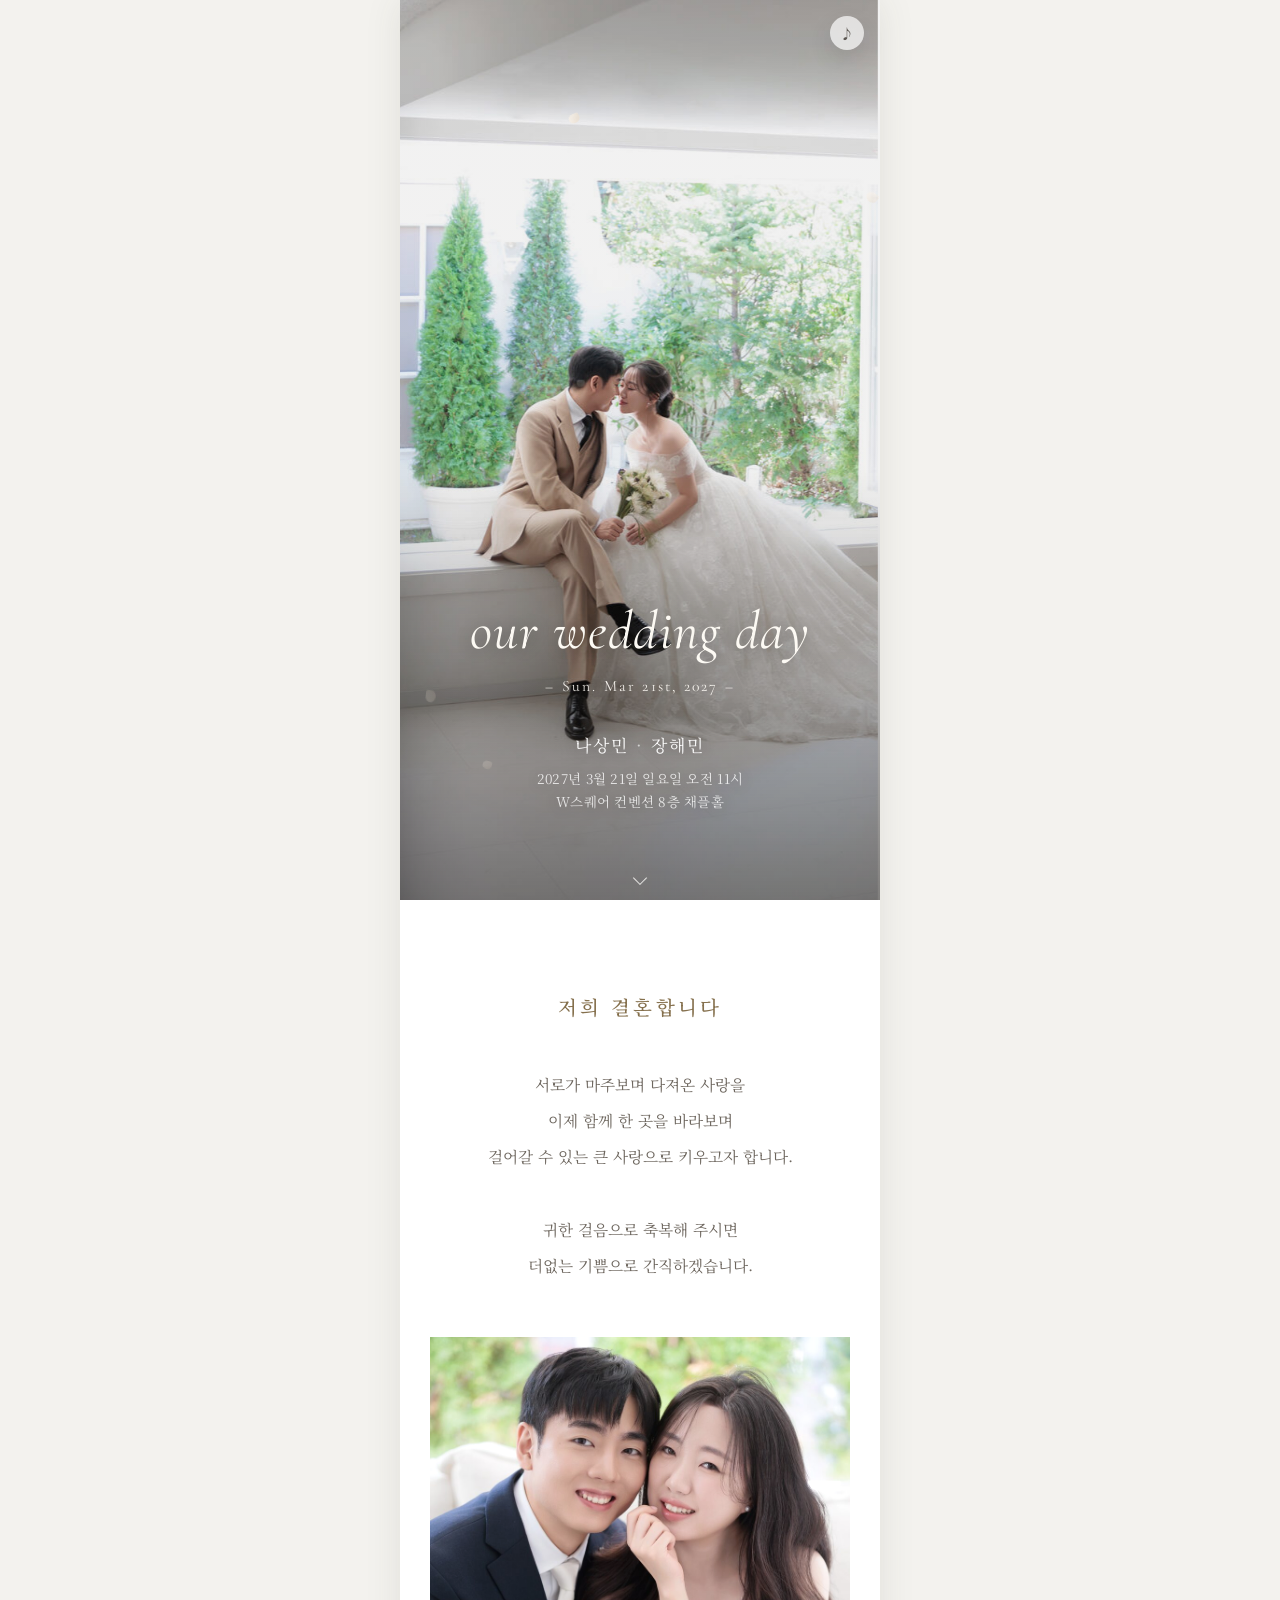
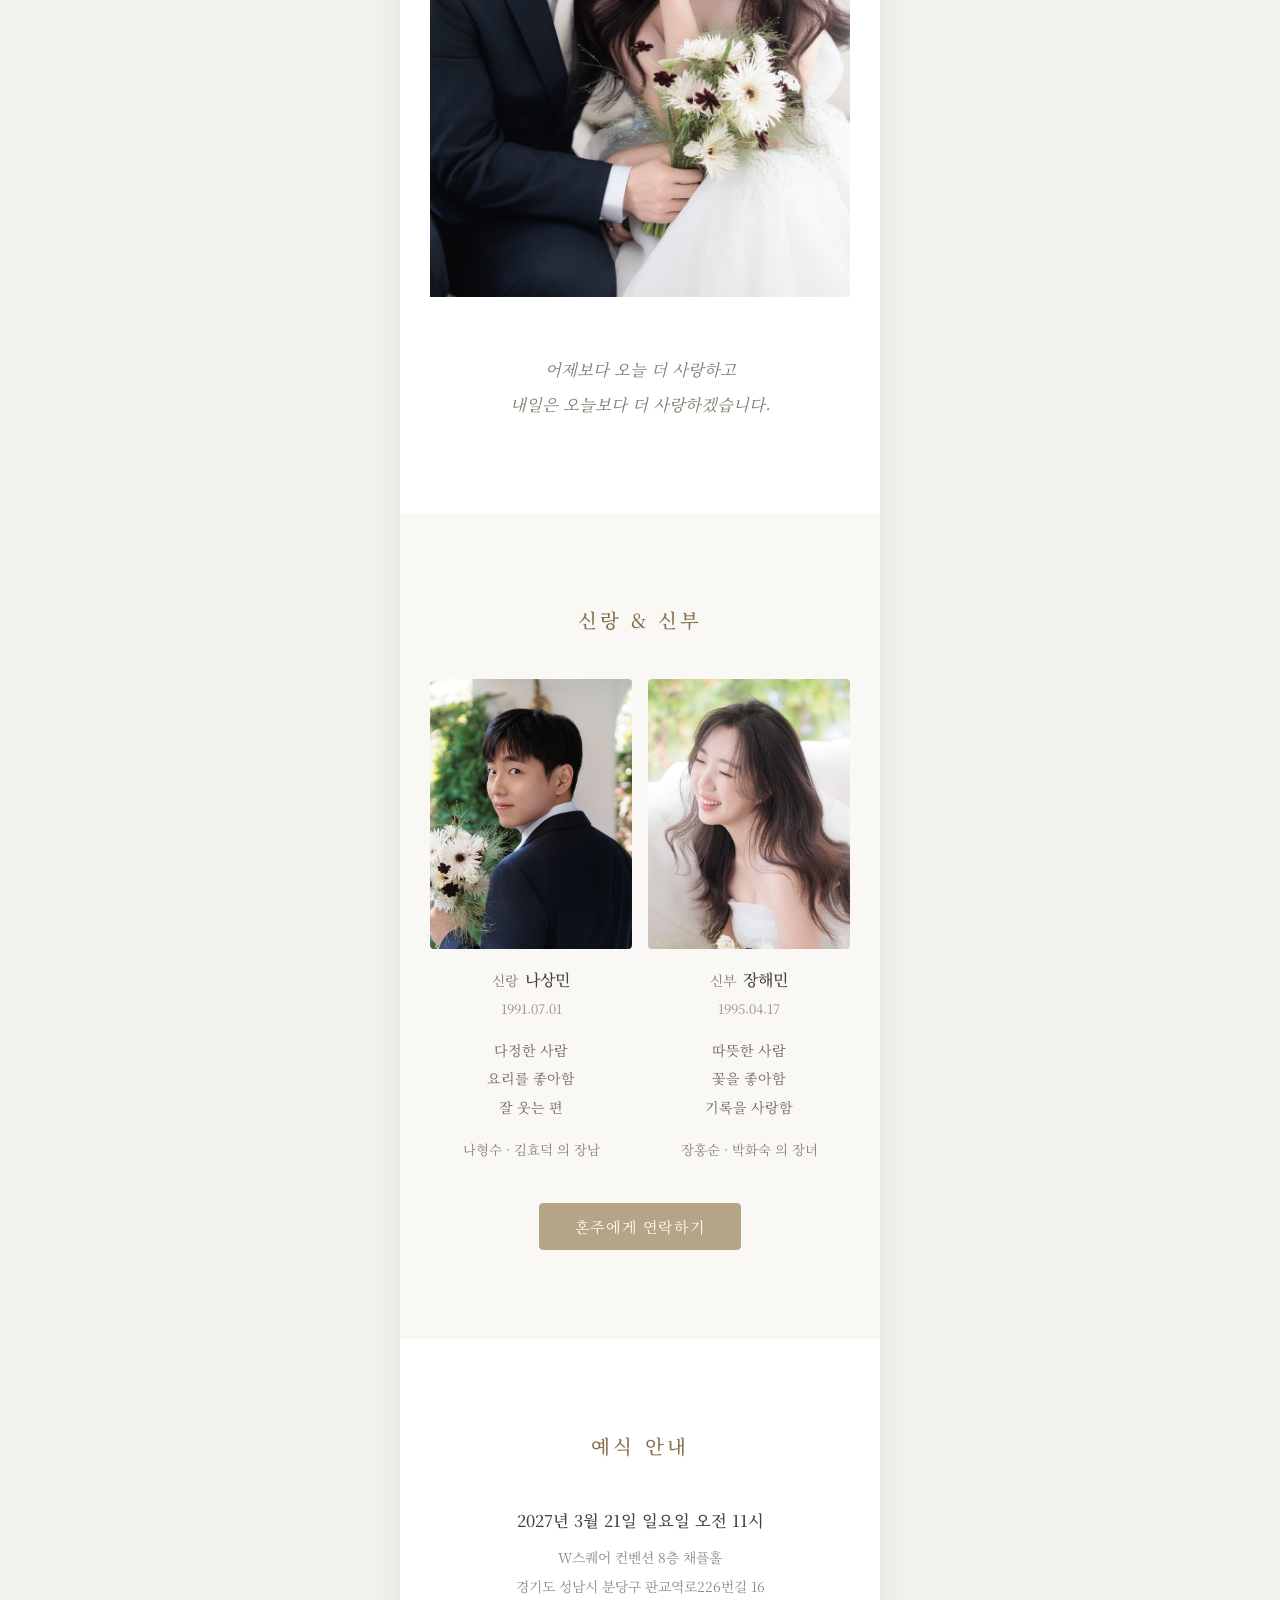
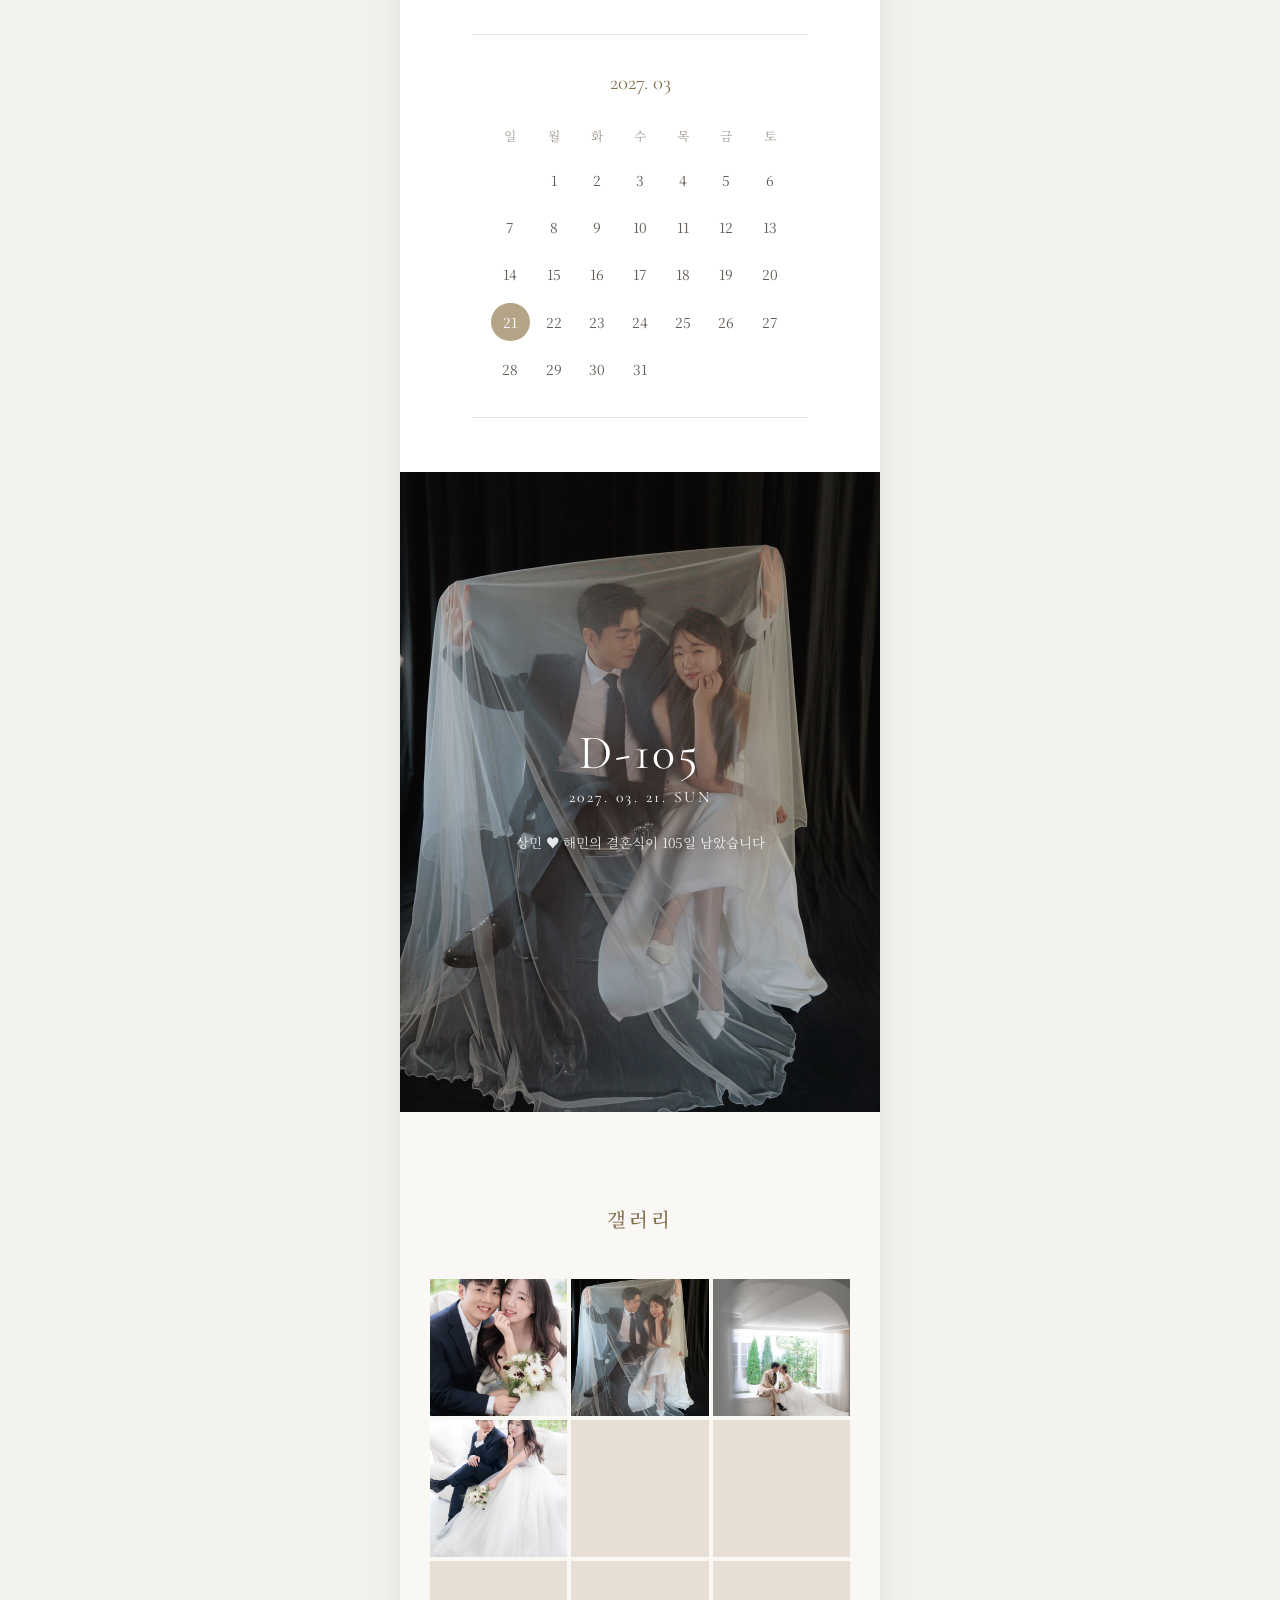
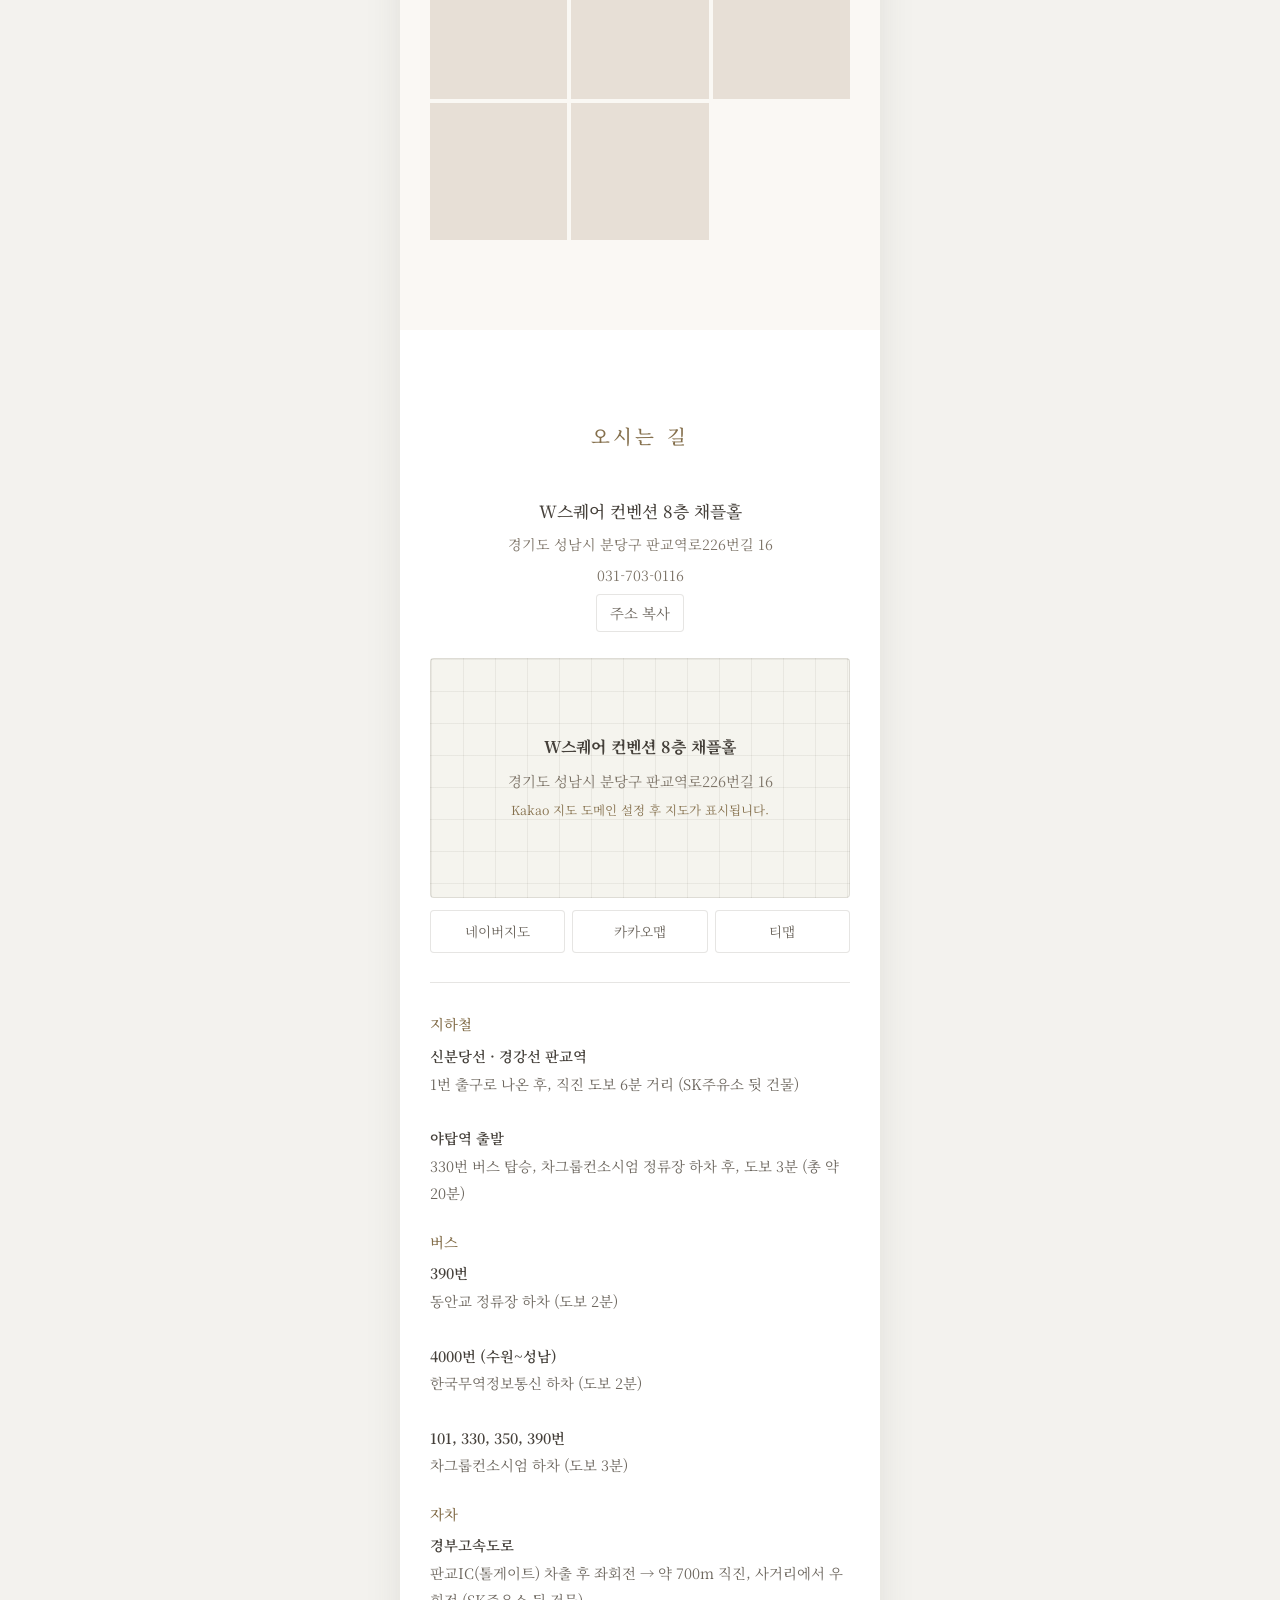
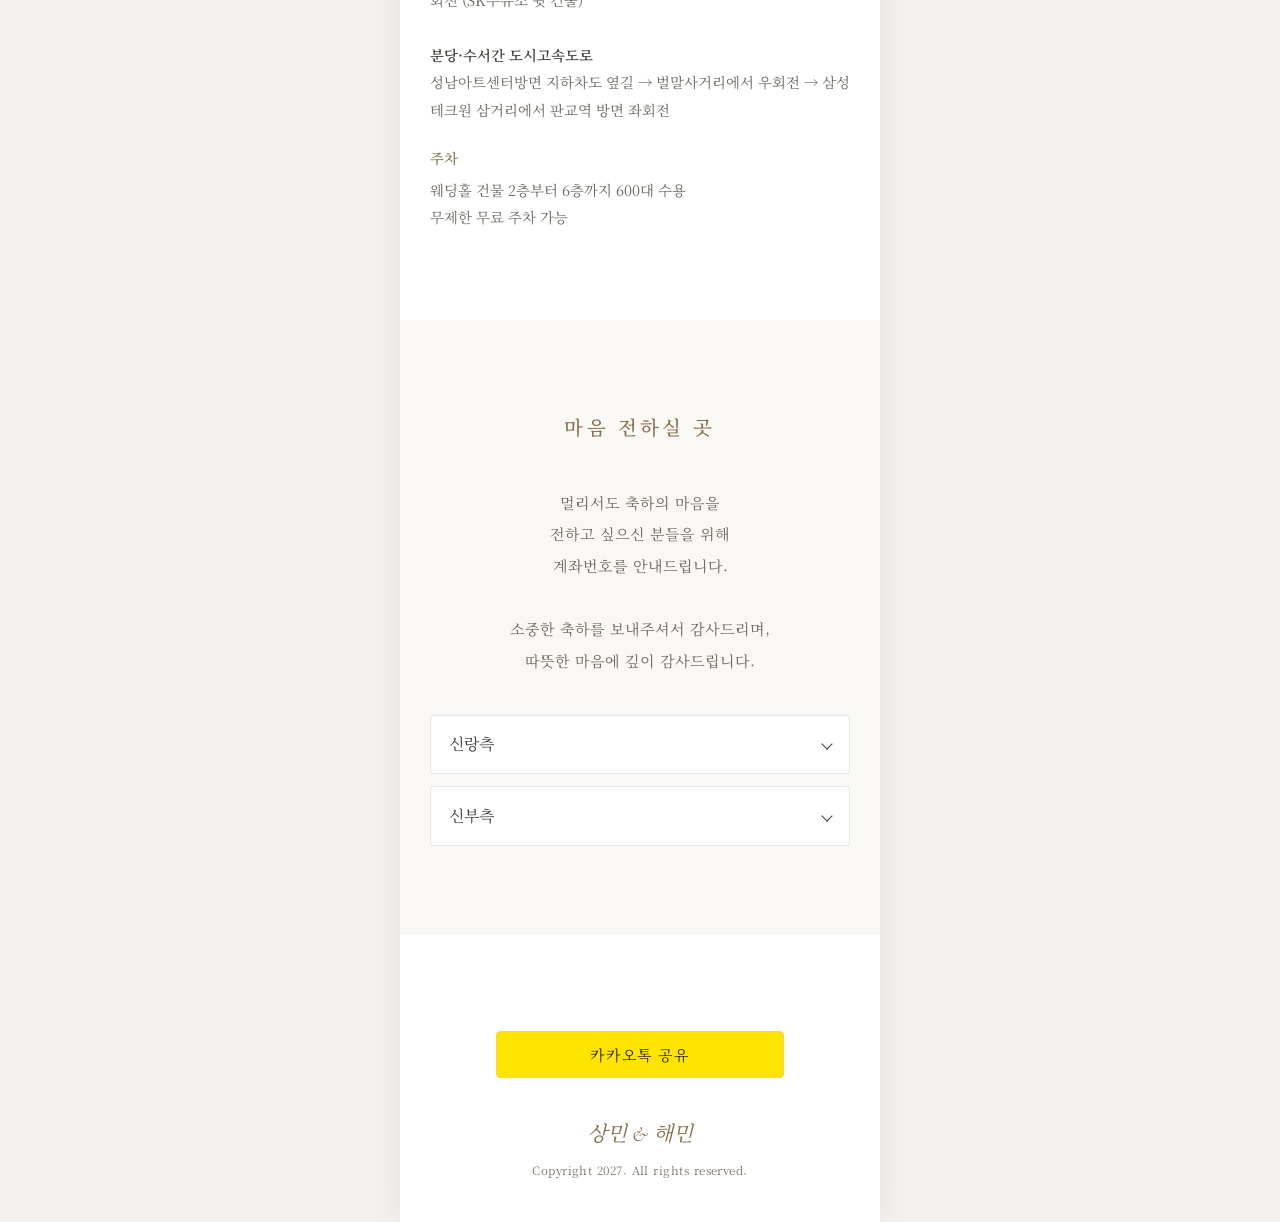
==== commit ec613bb8: "Deploy real phone numbers for groom and bride Co-Authored-By: Claude Opus 5.5 <noreply@anthropic.com" ====
--- a/index.html
+++ b/index.html
@@ -16,8 +16,8 @@
       href="https://fonts.googleapis.com/css2?family=Cormorant+Garamond:ital,wght@0,400;0,500;1,400;1,500&family=Noto+Serif+KR:wght@400;500;600&display=swap"
       rel="stylesheet"
     />
-    <script type="module" crossorigin src="/assets/main-QCF-1kNq.js"></script>
-    <link rel="modulepreload" crossorigin href="/assets/utils-FC9llbqw.js">
+    <script type="module" crossorigin src="/assets/main-OR9xP7cR.js"></script>
+    <link rel="modulepreload" crossorigin href="/assets/utils-LRKpkoTu.js">
     <link rel="stylesheet" crossorigin href="/assets/main-B7IrYRgU.css">
   </head>
   <body>
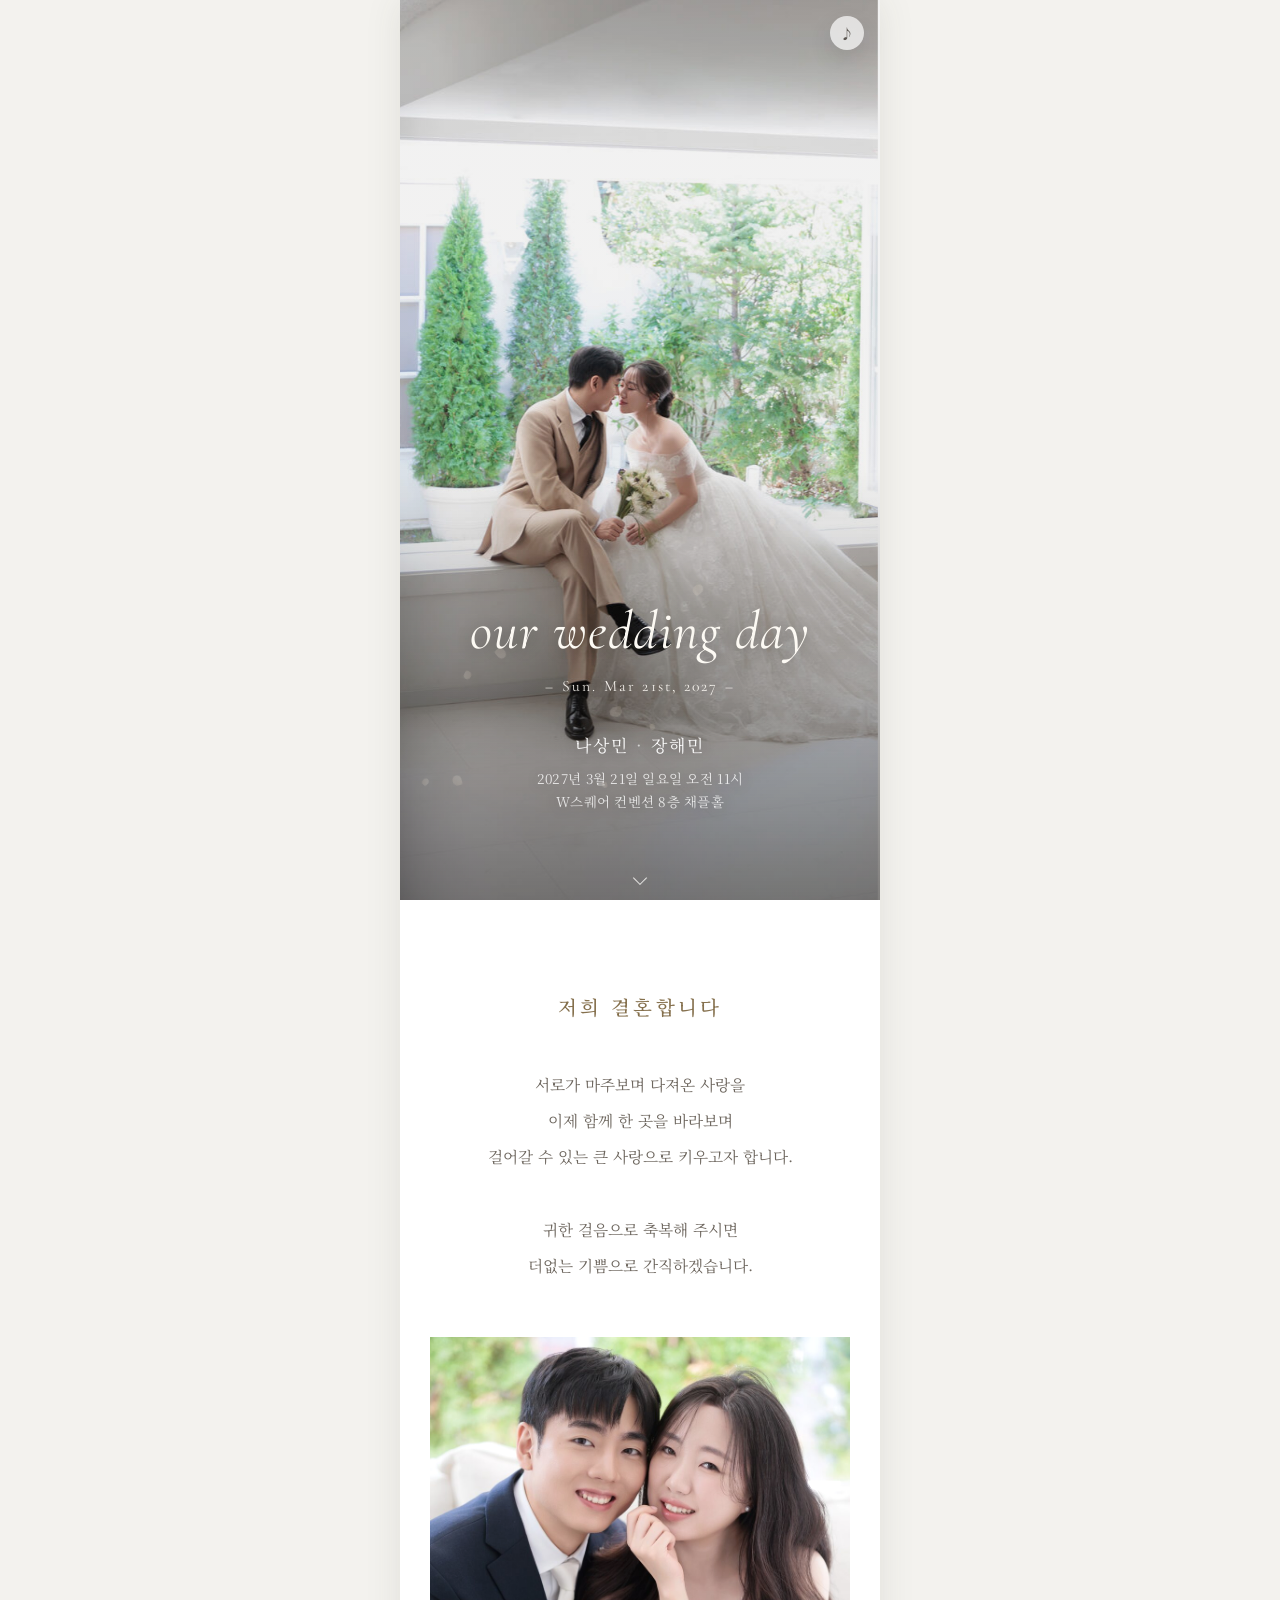
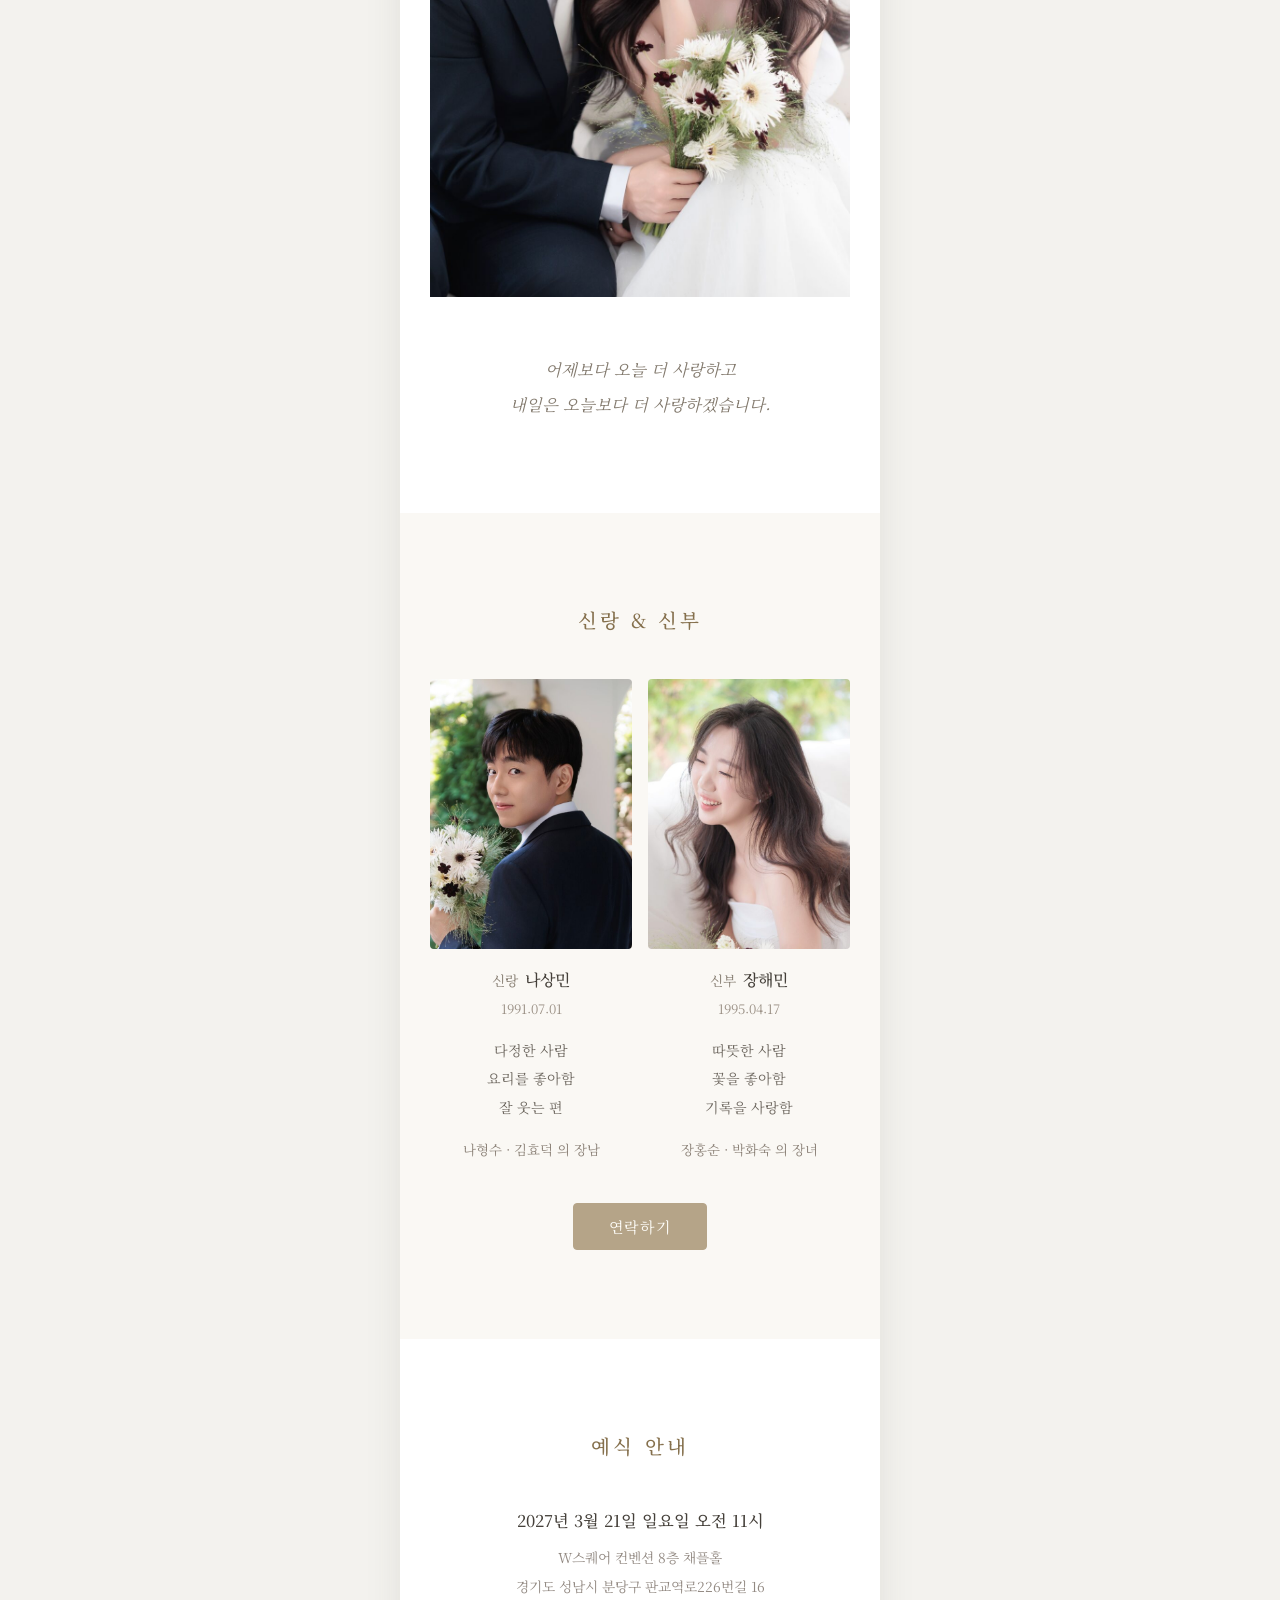
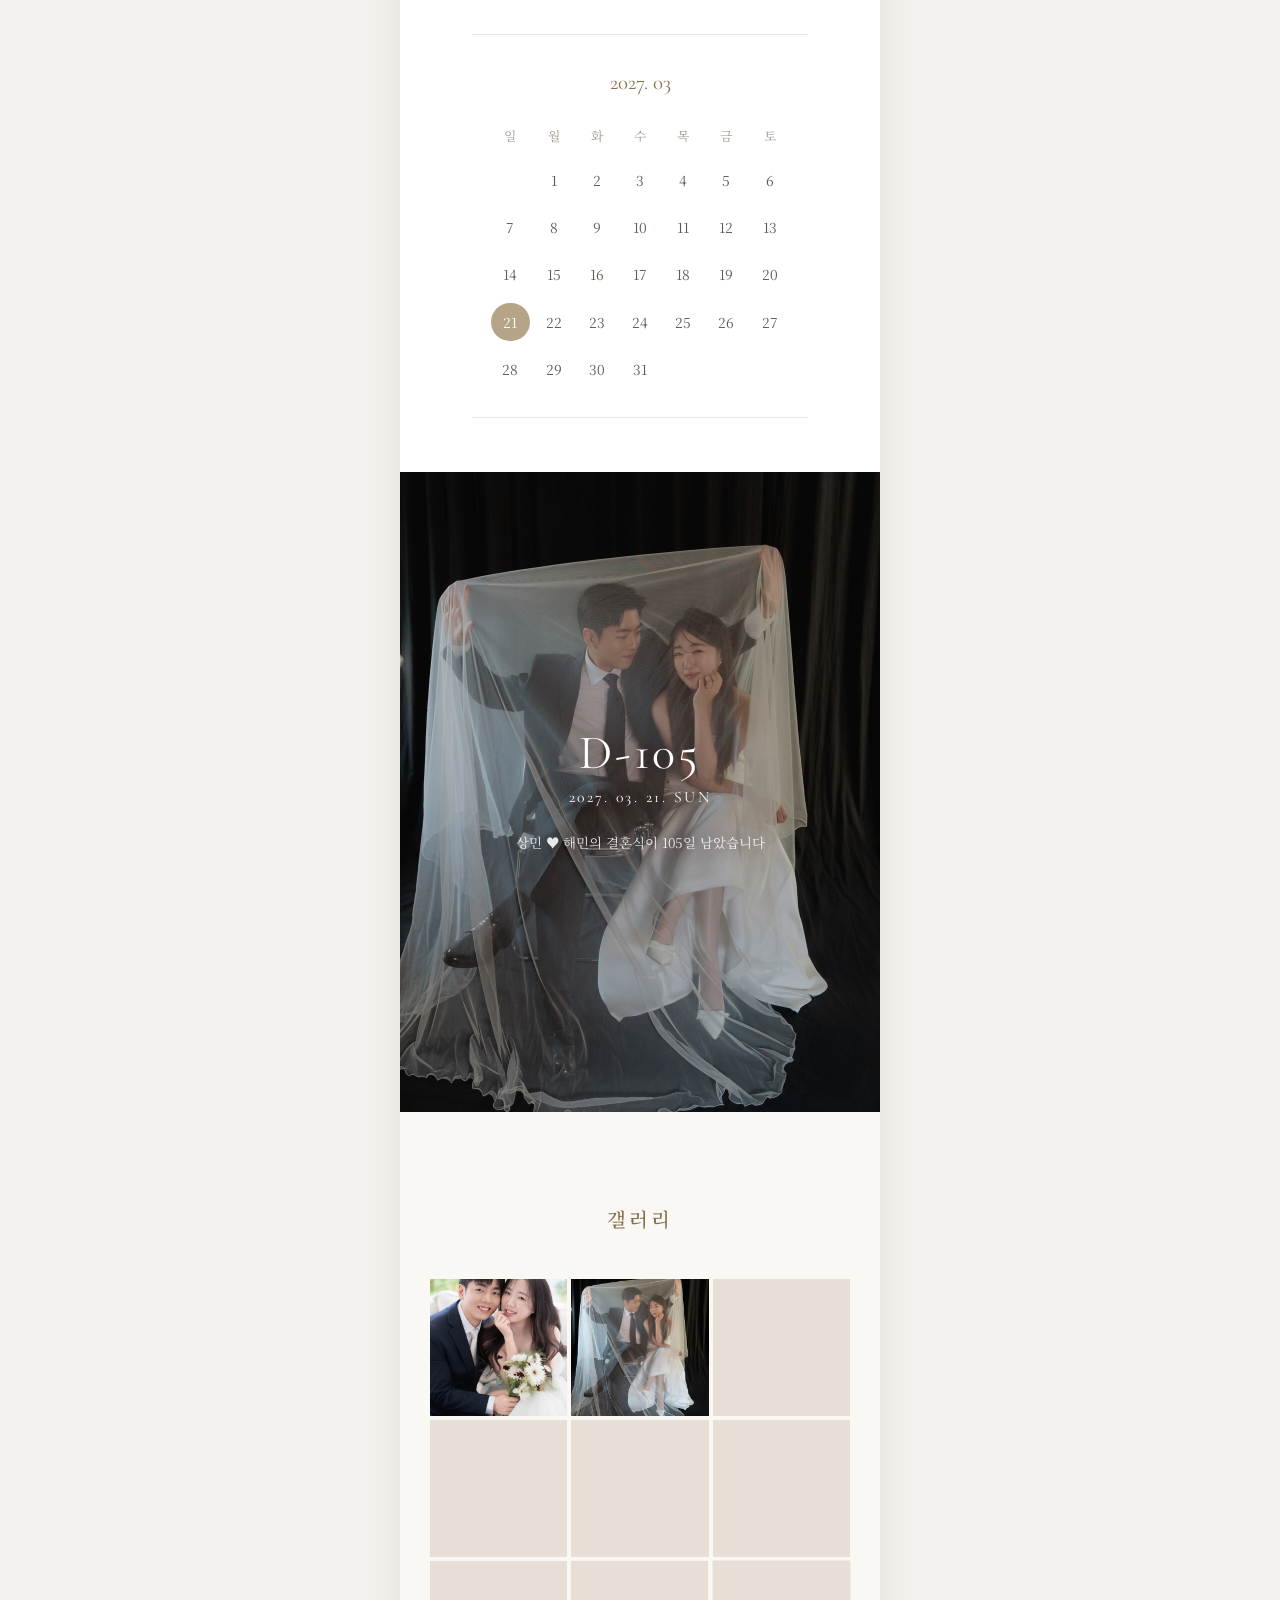
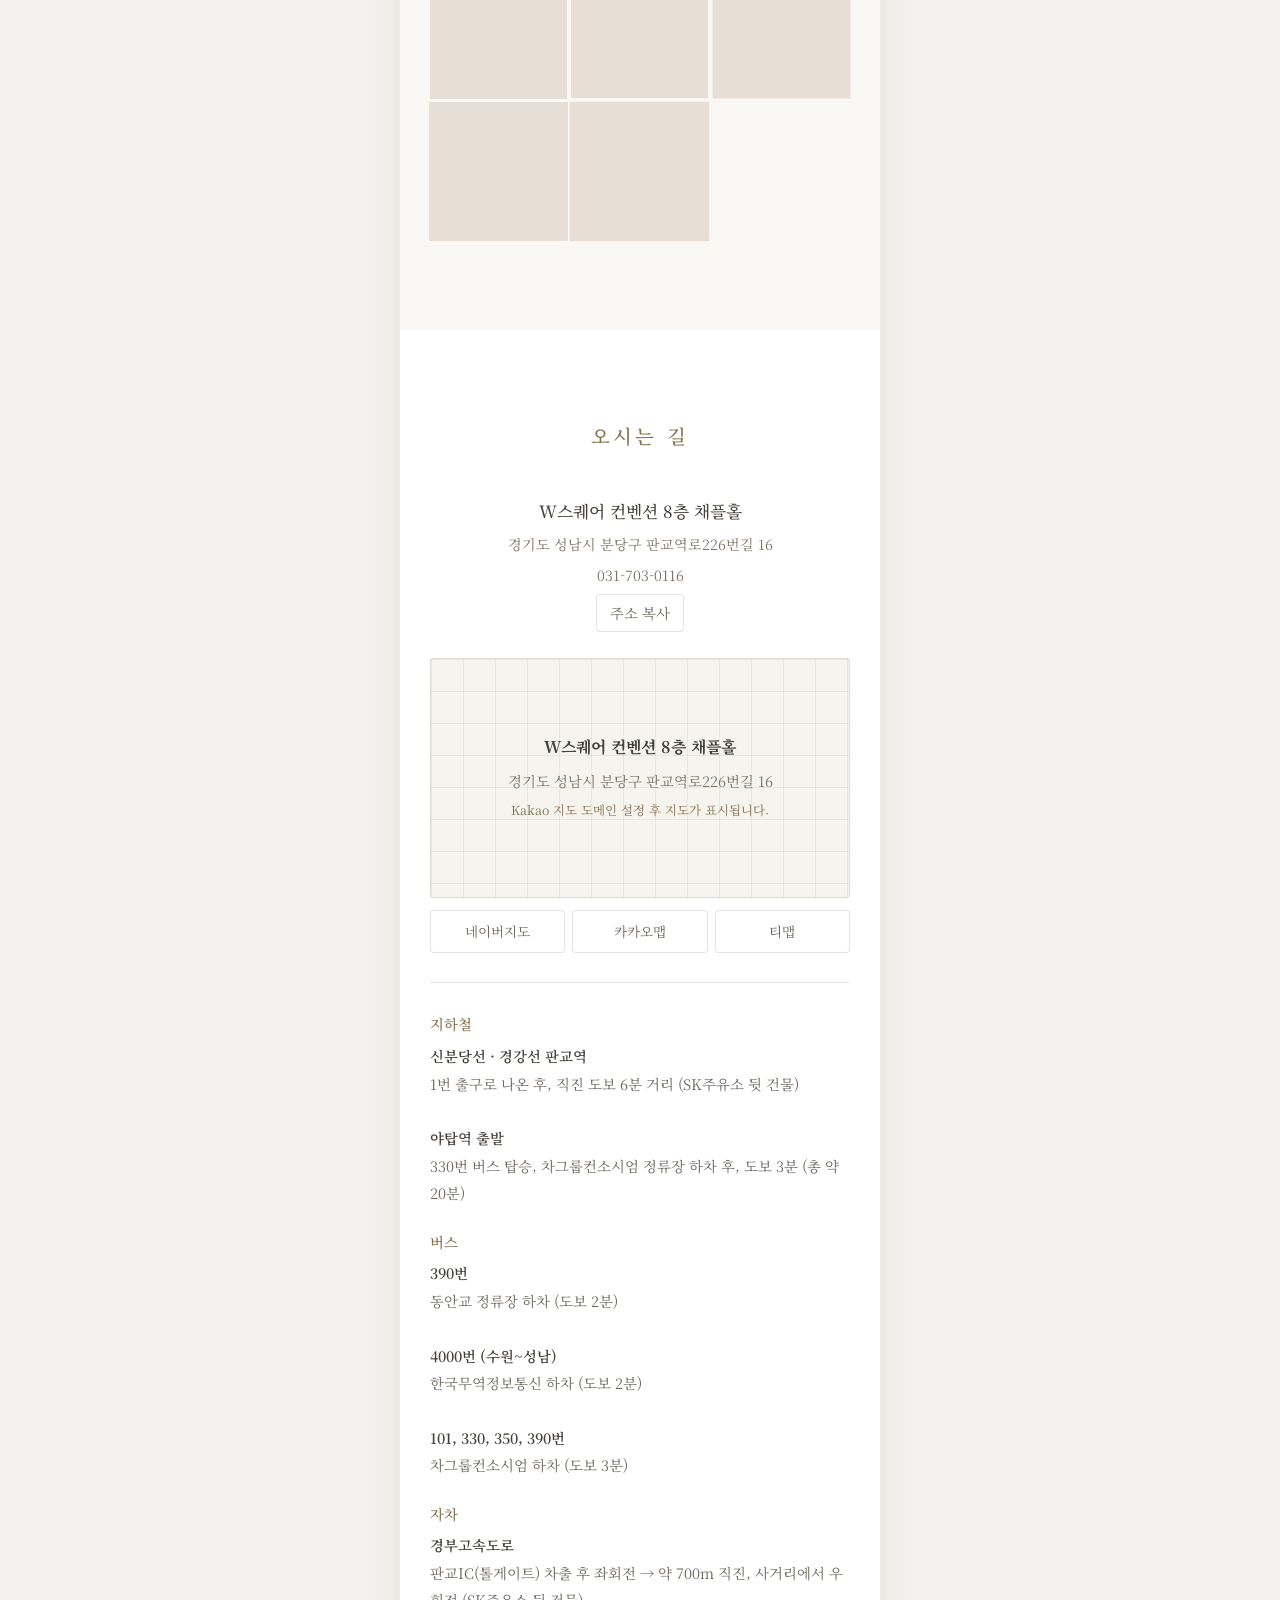
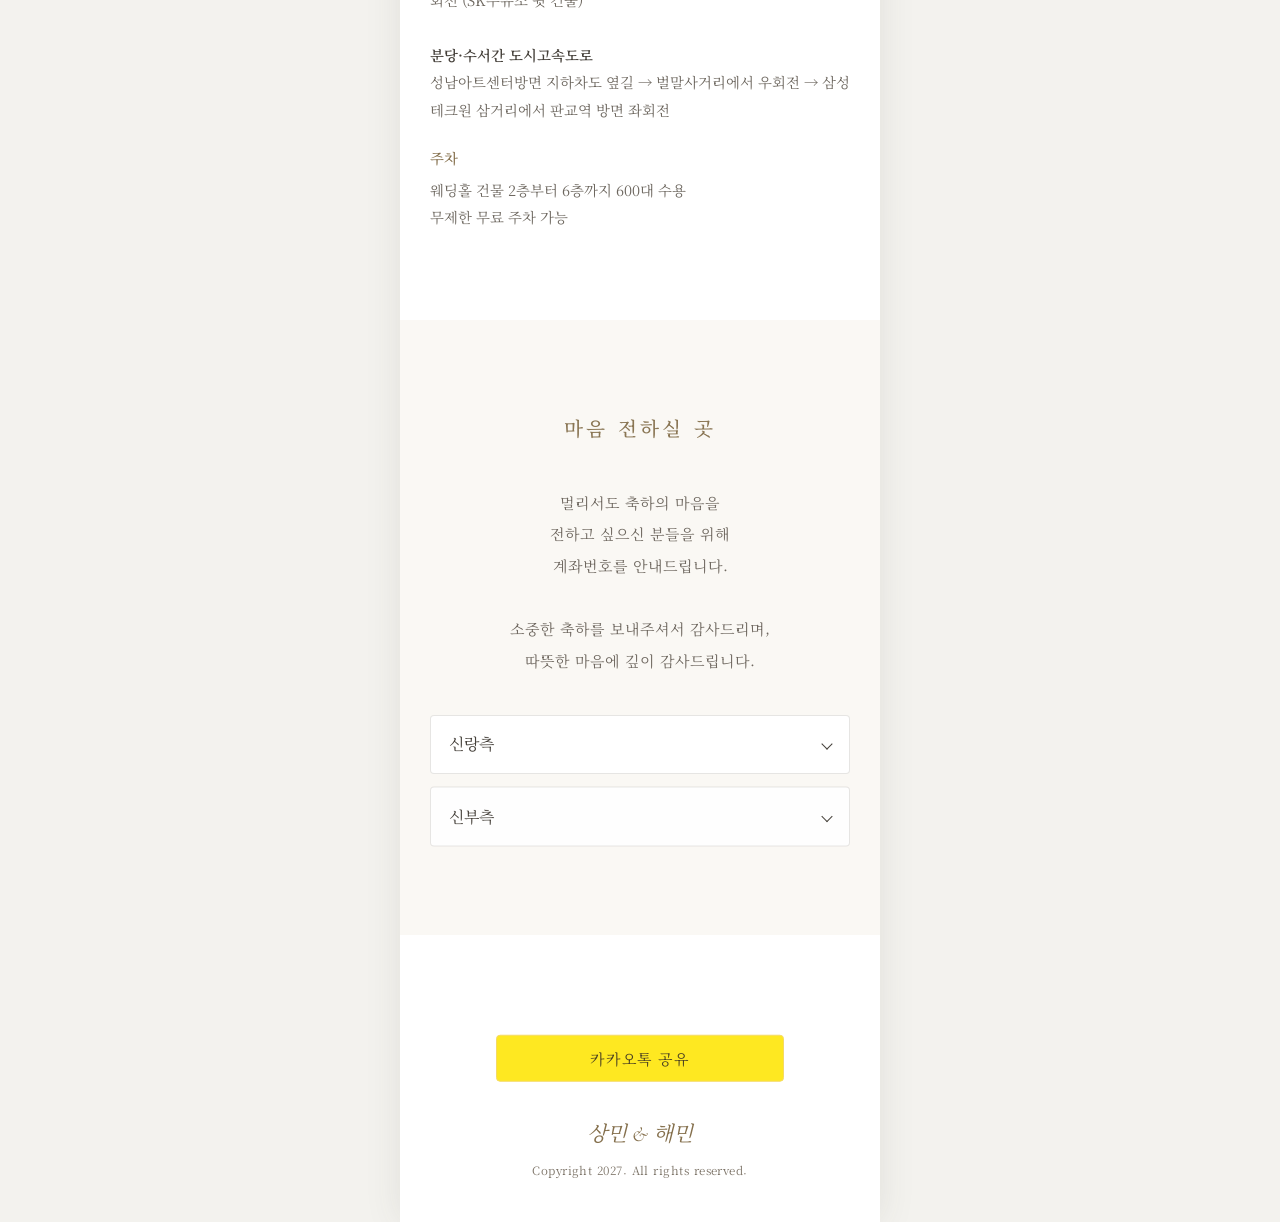
==== commit 27d63e60: "Deploy grouped contact sheet Co-Authored-By: Claude Opus 5.5 <noreply@anthropic.com>" ====
--- a/index.html
+++ b/index.html
@@ -16,9 +16,9 @@
       href="https://fonts.googleapis.com/css2?family=Cormorant+Garamond:ital,wght@0,400;0,500;1,400;1,500&family=Noto+Serif+KR:wght@400;500;600&display=swap"
       rel="stylesheet"
     />
-    <script type="module" crossorigin src="/assets/main-OR9xP7cR.js"></script>
+    <script type="module" crossorigin src="/assets/main-BKWMg7_Y.js"></script>
     <link rel="modulepreload" crossorigin href="/assets/utils-LRKpkoTu.js">
-    <link rel="stylesheet" crossorigin href="/assets/main-B7IrYRgU.css">
+    <link rel="stylesheet" crossorigin href="/assets/main-C7sdgUlr.css">
   </head>
   <body>
     <div id="app"></div>
--- a/assets/main-C7sdgUlr.css
+++ b/assets/main-C7sdgUlr.css
@@ -0,0 +1 @@
+:root{--color-bg: #ffffff;--color-bg-alt: #faf8f4;--color-panel: #ffffff;--color-text: #6d675f;--color-ink: #45403a;--color-text-light: #7d7468;--color-accent: #85704d;--color-accent-soft: #b5a488;--color-line: rgba(80, 70, 62, .14);--font-serif-en: "Cormorant Garamond", "Noto Serif KR", serif;--shadow-soft: 0 14px 34px rgba(72, 64, 56, .1);--max-width: 480px;color:var(--color-text);background:#f3f2ee;font-family:"Noto Serif KR",serif;font-size:16px;line-height:1.8}*{box-sizing:border-box}html{scroll-behavior:smooth;overscroll-behavior-y:none}body{min-width:320px;margin:0 auto;background:#f3f2ee}body.is-locked{position:fixed;right:0;left:0;width:100%;overflow:hidden}button,input,textarea{font:inherit}button{color:inherit}a{color:inherit;text-decoration:none}img{display:block;max-width:100%}#app{width:min(100%,var(--max-width));min-height:100dvh;margin:0 auto;overflow:hidden;background:var(--color-bg);box-shadow:0 0 34px #4840381a}.wedding-section{position:relative;padding:5.6rem 1.875rem;text-align:center}.wedding-section:nth-of-type(2n){background:var(--color-bg-alt)}.section-heading{margin:0 auto 2.6rem}.section-heading h2{margin:0;color:var(--color-accent);font-size:1.22rem;font-weight:500;letter-spacing:.16em}.divider{width:4.5rem;height:1px;margin:1.4rem auto;background:linear-gradient(90deg,transparent,var(--color-accent),transparent)}.text-button,.icon-button,.pill-button,.solid-button{border:1px solid var(--color-line);background:#fff;cursor:pointer;transition:border-color .2s ease,background .2s ease,color .2s ease,transform .2s ease}.text-button:active,.icon-button:active,.pill-button:active,.solid-button:active{transform:translateY(1px)}.pill-button{display:inline-flex;min-height:2.8rem;align-items:center;justify-content:center;gap:.45rem;padding:0 1.25rem;border-radius:4px;color:var(--color-text);font-size:.92rem}.pill-button.primary{border-color:var(--color-accent-soft);background:var(--color-accent-soft);color:#fffefa}.solid-button{display:inline-flex;min-height:2.9rem;align-items:center;justify-content:center;padding:0 2.2rem;border-color:var(--color-accent-soft);border-radius:4px;background:var(--color-accent-soft);color:#fffefa;font-size:.94rem;letter-spacing:.04em}.solid-button.ghost{border-color:var(--color-line);background:#fff;color:var(--color-text)}.icon-button{display:inline-grid;width:2.75rem;height:2.75rem;place-items:center;border-radius:50%}.text-button{display:inline-flex;min-height:2.4rem;align-items:center;justify-content:center;padding:0 .8rem;border-radius:4px;font-size:.9rem}.text-button:hover,.icon-button:hover,.pill-button:hover{border-color:#a58e6cbf;background:#fffefa}.solid-button:hover{background:var(--color-accent);border-color:var(--color-accent)}.solid-button.ghost:hover{background:#fffefa;color:var(--color-ink)}.sr-only{position:absolute;width:1px;height:1px;padding:0;margin:-1px;overflow:hidden;clip:rect(0,0,0,0);white-space:nowrap;border:0}#toast-root{position:fixed;z-index:90;right:max(1rem,calc((100vw - var(--max-width)) / 2 + 1rem));bottom:1.25rem;left:max(1rem,calc((100vw - var(--max-width)) / 2 + 1rem));pointer-events:none}.toast{width:fit-content;max-width:100%;margin:0 auto;padding:.75rem 1rem;border:1px solid rgba(47,52,48,.08);border-radius:8px;background:#2f3430eb;color:#fff;font-size:.92rem;box-shadow:var(--shadow-soft);animation:toast-in .22s ease}@keyframes toast-in{0%{opacity:0;transform:translateY(12px)}to{opacity:1;transform:translateY(0)}}.modal-layer{position:fixed;z-index:80;inset:0;display:grid;align-items:end;justify-items:center;padding:1rem max(1rem,calc((100vw - var(--max-width)) / 2 + 1rem));background:#2f34306b;opacity:0;pointer-events:none;transition:opacity .22s ease}.modal-layer.is-open{opacity:1;pointer-events:auto}.bottom-sheet{width:min(100%,var(--max-width));max-height:min(84dvh,720px);overflow:hidden;border-radius:18px 18px 0 0;background:var(--color-panel);box-shadow:var(--shadow-soft);transform:translateY(100%);transition:transform .28s ease}.modal-layer.is-open .bottom-sheet{transform:translateY(0)}.sheet-header{display:flex;align-items:center;justify-content:space-between;gap:1rem;padding:1.1rem 1.2rem .8rem;border-bottom:1px solid var(--color-line)}.sheet-header h3{margin:0;color:var(--color-ink);font-size:1.08rem}.sheet-body{max-height:calc(min(84dvh,720px) - 4rem);overflow:auto;padding:1.2rem}.form-grid{display:grid;gap:.9rem;text-align:left}.form-field{display:grid;gap:.35rem;color:var(--color-ink);font-size:.94rem}.form-field input,.form-field textarea{width:100%;min-height:2.75rem;padding:.7rem .8rem;border:1px solid var(--color-line);border-radius:6px;background:#fff;color:var(--color-ink)}.form-field textarea{min-height:7rem;resize:vertical}.radio-group,.checkbox-row{display:flex;flex-wrap:wrap;gap:.6rem}.radio-group label,.checkbox-row{align-items:center}.radio-group label{display:inline-flex;min-height:2.5rem;padding:0 .75rem;border:1px solid var(--color-line);border-radius:6px;background:#fff;gap:.35rem}.checkbox-row{display:flex;color:var(--color-text);font-size:.9rem}.submit-row{display:flex;justify-content:flex-end;margin-top:.4rem}@media(prefers-reduced-motion:reduce){html{scroll-behavior:auto}*,*:before,*:after{animation-duration:.01ms!important;animation-iteration-count:1!important;scroll-behavior:auto!important;transition-duration:.01ms!important}.reveal{opacity:1!important;transform:none}.cover-image,.cover-overlay,.cover-script,.cover-content h1,.cover-date,.cover-place{opacity:1;transform:none}}.cover-section{position:relative;display:grid;min-height:100vh;min-height:100svh;overflow:hidden;text-align:center;color:#fff}.cover-image,.cover-overlay{position:absolute;inset:0}.cover-image{width:100%;height:100%;object-fit:cover;transform-origin:50% 44%;will-change:transform;animation:cover-image-drift 12s ease-out both}.cover-overlay{background:linear-gradient(180deg,#1e1b180f 0% 52%,#1e1b188f);opacity:0;animation:cover-overlay-in 1.8s ease .15s forwards}.cover-content{position:relative;z-index:1;display:grid;width:100%;min-height:100vh;min-height:100svh;align-content:end;gap:.3rem;padding:4rem 2rem calc(5.4rem + env(safe-area-inset-bottom));text-shadow:0 1px 16px rgba(0,0,0,.32)}.cover-script{margin:0 0 .4rem;color:#fdfaf4;font-family:var(--font-serif-en);font-size:clamp(2.6rem,12vw,3.4rem);font-style:italic;font-weight:400;line-height:1.1;letter-spacing:.02em}.cover-script .letter{display:inline-block;white-space:pre;will-change:transform,opacity}.cover-date{margin:0;color:#fdfaf4eb;font-family:var(--font-serif-en);font-size:.98rem;letter-spacing:.14em}.cover-title{margin:1.5rem 0 0;color:#fffffff0;font-size:1.06rem;font-weight:400;letter-spacing:.12em}.cover-title span{color:#ffffff9e}.cover-place{margin:.15rem 0 0;color:#fffc;font-size:.84rem;line-height:1.7;letter-spacing:.02em}.petal{position:absolute;z-index:1;top:0;display:block;border-radius:100% 4px 100% 100%;background:linear-gradient(135deg,#fff8eee6,#e9d4babf);opacity:0;pointer-events:none;will-change:transform,opacity}.bgm-toggle{position:fixed;z-index:50;top:max(1rem,env(safe-area-inset-top));right:max(1rem,calc((100vw - var(--max-width)) / 2 + 1rem));width:2.15rem;height:2.15rem;border-color:transparent;background:#ffffffad;color:#5c5752;font-size:.86rem;box-shadow:0 10px 22px #2f343024}.scroll-hint{position:absolute;z-index:1;bottom:max(1.1rem,env(safe-area-inset-bottom));left:50%;display:grid;justify-items:center;color:#fffefad9;opacity:0;transform:translate(-50%);animation:hint-in .8s ease 2.6s forwards}.scroll-hint i{width:.62rem;height:.62rem;border-right:1px solid currentColor;border-bottom:1px solid currentColor;transform:rotate(45deg);animation:hint-arrow 1.4s ease-in-out infinite}@keyframes hint-in{to{opacity:1}}@keyframes hint-arrow{50%{transform:translateY(6px) rotate(45deg)}}@keyframes cover-image-drift{0%{transform:scale(1.07) translate3d(0,1rem,0)}to{transform:scale(1.01) translate3d(-.3rem,-.25rem,0)}}@keyframes cover-overlay-in{to{opacity:1}}.greeting-body{max-width:34rem;margin:0 auto}.greeting-message{margin:0;color:#6e675f;font-size:.98rem;line-height:2.3}.greeting-photo{width:100%;margin:3.4rem auto 0;overflow:hidden}.greeting-photo img{width:100%;aspect-ratio:3 / 4;object-fit:cover;filter:saturate(.92) brightness(1.03)}.quote-block{margin-top:3.4rem}.quote-block blockquote{margin:0;color:#837a6e;font-size:1.02rem;font-style:italic;line-height:2.2}.quote-block cite{display:block;margin-top:.9rem;color:var(--color-text-light);font-size:.84rem;font-style:normal}.contact-group+.contact-group{margin-top:2rem}.contact-group h4{margin:0 0 .4rem;padding-bottom:.7rem;border-bottom:1px solid var(--color-line);color:var(--color-ink);font-size:.95rem;font-weight:500;text-align:left}.contact-row{display:grid;grid-template-columns:3.4rem 1fr auto auto;align-items:center;gap:.5rem;padding:.55rem 0;text-align:left}.contact-role{color:var(--color-text-light);font-size:.82rem;white-space:nowrap}.contact-row strong{min-width:0;color:var(--color-ink);font-size:.98rem;font-weight:500}.contact-icon{display:inline-grid;width:3rem;height:2.4rem;place-items:center;border:1px solid var(--color-line);border-radius:999px;background:#fff;color:var(--color-ink);transition:border-color .2s ease,background .2s ease}.contact-icon:hover{border-color:#a58e6cbf;background:#fffefa}.contact-icon:active{transform:translateY(1px)}.contact-icon svg{width:1.1rem;height:1.1rem;fill:currentColor}.couple-grid{display:grid;grid-template-columns:repeat(2,minmax(0,1fr));gap:1rem;margin-bottom:2.6rem}.couple-card{min-width:0}.couple-photo-wrap{width:100%;aspect-ratio:3 / 4;margin:0 auto 1.1rem;overflow:hidden;border-radius:4px;background:#ece5dd}.couple-photo-wrap img{width:100%;height:100%;object-fit:cover}.couple-label,.couple-birth,.couple-family{margin:0}.couple-label{color:#857c70;font-size:.86rem}.couple-label strong{margin-left:.2rem;color:var(--color-ink);font-size:1rem;font-weight:500}.couple-birth{margin-top:.15rem;color:#9b9186;font-size:.82rem}.couple-card ul{display:grid;gap:.3rem;padding:0;margin:1.1rem 0 0;list-style:none;color:#6d675f;font-size:.88rem;line-height:1.7}.couple-family{margin-top:1.1rem;color:#8b8177;font-size:.84rem}.wedding-info{display:grid;gap:.3rem;margin:0 0 2.2rem}.wedding-info strong{margin-bottom:.3rem;color:var(--color-ink);font-size:1.02rem;font-weight:500}.wedding-info span{color:#928982;font-size:.86rem}.calendar-card{max-width:21rem;margin:0 auto;padding:1.8rem 1.2rem;border-top:1px solid var(--color-line);border-bottom:1px solid var(--color-line)}.calendar-month{margin-bottom:1.4rem;color:var(--color-accent);font-family:var(--font-serif-en);font-size:1.3rem}.calendar-weekdays,.calendar-days{display:grid;grid-template-columns:repeat(7,minmax(0,1fr));gap:.55rem .3rem}.calendar-weekdays{margin-bottom:.9rem;color:#a39a8f;font-size:.8rem}.calendar-days span{display:grid;aspect-ratio:1;place-items:center;border-radius:50%;color:#625b54;font-size:.86rem}.calendar-days .wedding-day{background:var(--color-accent-soft);color:#fff}.dday-photo{position:relative;width:calc(100% + 3.75rem);margin:3.4rem -1.875rem -5.6rem;overflow:hidden}.dday-photo img{width:100%;aspect-ratio:3 / 4;object-fit:cover;filter:saturate(.92) brightness(.9)}.dday-overlay{position:absolute;inset:0;display:grid;align-content:center;gap:.4rem;background:#1e1b182e;color:#fff;text-shadow:0 1px 14px rgba(0,0,0,.35)}.dday-overlay strong{font-family:var(--font-serif-en);font-size:3rem;font-weight:400;letter-spacing:.06em;line-height:1}.dday-overlay p{margin:0}.dday-date{font-family:var(--font-serif-en);font-size:.98rem;letter-spacing:.16em}#dday-message{margin-top:.8rem;color:#ffffffe0;font-size:.84rem}.gallery-grid{display:grid;grid-template-columns:repeat(3,minmax(0,1fr));gap:.25rem}.gallery-thumb{position:relative;aspect-ratio:1;overflow:hidden;padding:0;border:0;border-radius:0;background:#e7dfd6;cursor:pointer}.gallery-thumb img{width:100%;height:100%;object-fit:cover;transition:transform .25s ease}.gallery-thumb:active img,.gallery-thumb:hover img{transform:scale(1.04)}.lightbox{position:fixed;z-index:85;inset:0;display:grid;grid-template-columns:3.1rem 1fr 3.1rem;align-items:center;justify-items:center;padding:4.6rem max(.9rem,calc((100vw - var(--max-width)) / 2 + .9rem)) 3rem;background:#161817f0;visibility:hidden;opacity:0;pointer-events:none;touch-action:none;transition:opacity .2s ease,visibility 0s linear .2s}.lightbox.is-open{visibility:visible;opacity:1;pointer-events:auto;transition:opacity .2s ease,visibility 0s}.lightbox-image{max-height:calc(100dvh - 8rem);border-radius:4px;object-fit:contain;box-shadow:0 16px 48px #00000059}.lightbox .icon-button{border-color:#fff3;background:#ffffff1f;color:#fff}.lightbox-close{position:absolute;top:max(1rem,env(safe-area-inset-top));right:max(1rem,calc((100vw - var(--max-width)) / 2 + 1rem))}.lightbox-count{position:absolute;bottom:max(1rem,env(safe-area-inset-bottom));left:0;right:0;margin:0;color:#ffffffd1;text-align:center}.location-card{display:grid;gap:.35rem;justify-items:center;margin-bottom:1.6rem}.location-card h3,.location-card p{margin:0}.location-card h3{color:var(--color-ink);font-size:1.05rem;font-weight:500}.location-card p,.venue-tel{color:var(--color-text-light);font-size:.88rem}.map-box,.map-fallback{height:15rem;overflow:hidden;border:1px solid var(--color-line);border-radius:4px;background:var(--color-panel)}.map-fallback{display:grid;align-content:center;gap:.35rem;padding:1rem;background:linear-gradient(90deg,rgba(84,79,74,.08) 1px,transparent 1px),linear-gradient(rgba(84,79,74,.08) 1px,transparent 1px),#f5f4ee;background-size:2rem 2rem}.map-fallback strong{color:var(--color-ink)}.map-fallback span{color:var(--color-text-light);font-size:.9rem}.map-fallback small{color:var(--color-accent);font-size:.78rem}.nav-buttons{display:grid;grid-template-columns:repeat(3,minmax(0,1fr));gap:.45rem;margin-top:.8rem}.nav-buttons .pill-button{min-height:2.65rem;padding:0 .45rem;font-size:.85rem}.transport-list{display:grid;gap:1.4rem;padding:1.8rem 0 0;margin:1.8rem 0 0;border-top:1px solid var(--color-line);list-style:none;text-align:left}.transport-list li{display:grid;gap:.3rem}.transport-list strong{color:var(--color-accent);font-size:.9rem;font-weight:500}.transport-list span{font-size:.9rem;line-height:1.9}.transport-list b{color:var(--color-ink);font-weight:600}.account-intro{margin:0 0 2.4rem;color:#6e675f;font-size:.94rem;line-height:2.1}.account-list{display:grid;gap:.75rem}.account-group{overflow:hidden;border:1px solid var(--color-line);border-radius:4px;background:#fff;text-align:left}.account-trigger{display:grid;width:100%;min-height:3.4rem;grid-template-columns:1fr auto;align-items:center;gap:.75rem;padding:.9rem 1.1rem;border:0;background:transparent;color:var(--color-ink);text-align:left;cursor:pointer}.account-trigger i{width:.5rem;height:.5rem;border-right:1px solid currentColor;border-bottom:1px solid currentColor;transform:rotate(45deg);transition:transform .2s ease}.account-trigger[aria-expanded=true] i{transform:rotate(225deg)}.account-panel{padding:0 1.1rem .9rem}.account-row{display:grid;grid-template-columns:1fr auto auto;align-items:center;gap:.55rem;padding:.8rem 0;border-top:1px solid var(--color-line)}.account-row div{min-width:0}.account-row strong,.account-row span{display:block;overflow-wrap:anywhere}.account-row strong{color:var(--color-ink);font-size:.9rem;font-weight:500}.account-row span{color:var(--color-text-light);font-size:.8rem}.pay-button{border-color:#f0cf4d;background:#ffe15b;color:#381f00}.rsvp-box{display:grid;gap:1.8rem;justify-items:center}.rsvp-box p{margin:0;color:#6e675f;font-size:.94rem;line-height:2.1}fieldset{padding:0;margin:0;border:0}legend{margin-bottom:.35rem;color:var(--color-ink)}.guestbook-list{display:grid;gap:.75rem;margin-bottom:1rem;text-align:left}.guestbook-card{display:grid;gap:.55rem;padding:1rem;border:1px solid var(--color-line);border-radius:4px;background:var(--color-panel)}.guestbook-card div{display:flex;align-items:center;justify-content:space-between;gap:.75rem}.guestbook-card strong{color:var(--color-ink)}.guestbook-card time{flex:0 0 auto;color:var(--color-text-light);font-size:.78rem}.guestbook-card p,.guestbook-empty{margin:0;overflow-wrap:anywhere;white-space:pre-wrap}.guestbook-card .text-button{justify-self:end}.guestbook-more{margin-right:.4rem;margin-bottom:1rem}.footer-section{padding:5.6rem 0 0;background:var(--color-bg);text-align:center}.footer-bottom{padding:.4rem 1.875rem max(2.6rem,env(safe-area-inset-bottom))}.footer-actions{display:grid;gap:.6rem;max-width:18rem;margin:0 auto 2.4rem}.footer-section .kakao-share{border-color:#f3d54e;background:#fee500;color:#2f2400}.footer-section .kakao-share:hover{background:#f7dc0a;border-color:#eecf10}.footer-logo{margin:0 0 .4rem;color:var(--color-accent);font-family:var(--font-serif-en);font-size:1.3rem;font-style:italic}.footer-copy{margin:0;color:var(--color-text-light);font-size:.72rem;letter-spacing:.04em}@media(max-width:374px){.wedding-section{padding-right:1.1rem;padding-left:1.1rem}.cover-script{font-size:2.2rem}.account-row{grid-template-columns:1fr}.account-row .text-button{flex:1;width:100%}.nav-buttons{grid-template-columns:1fr}.dday-photo{width:calc(100% + 2.2rem);margin-right:-1.1rem;margin-left:-1.1rem}}
